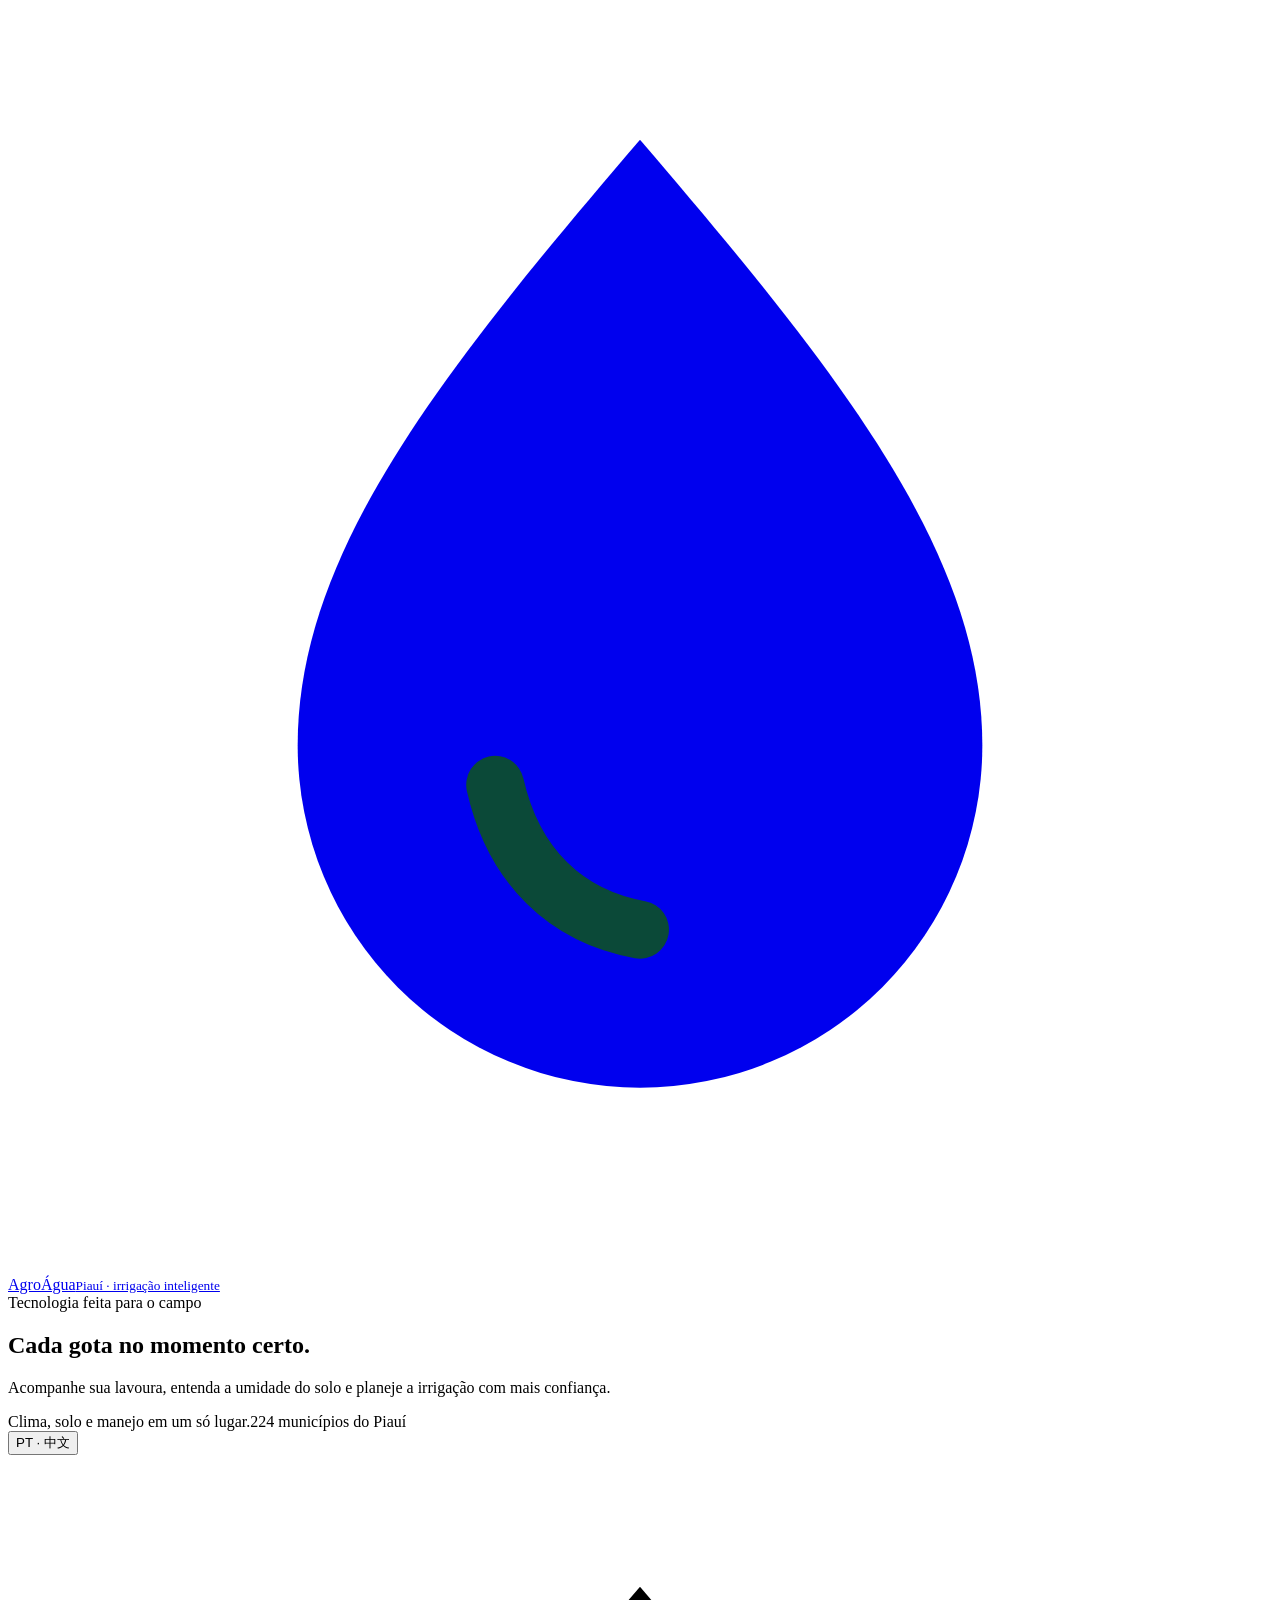
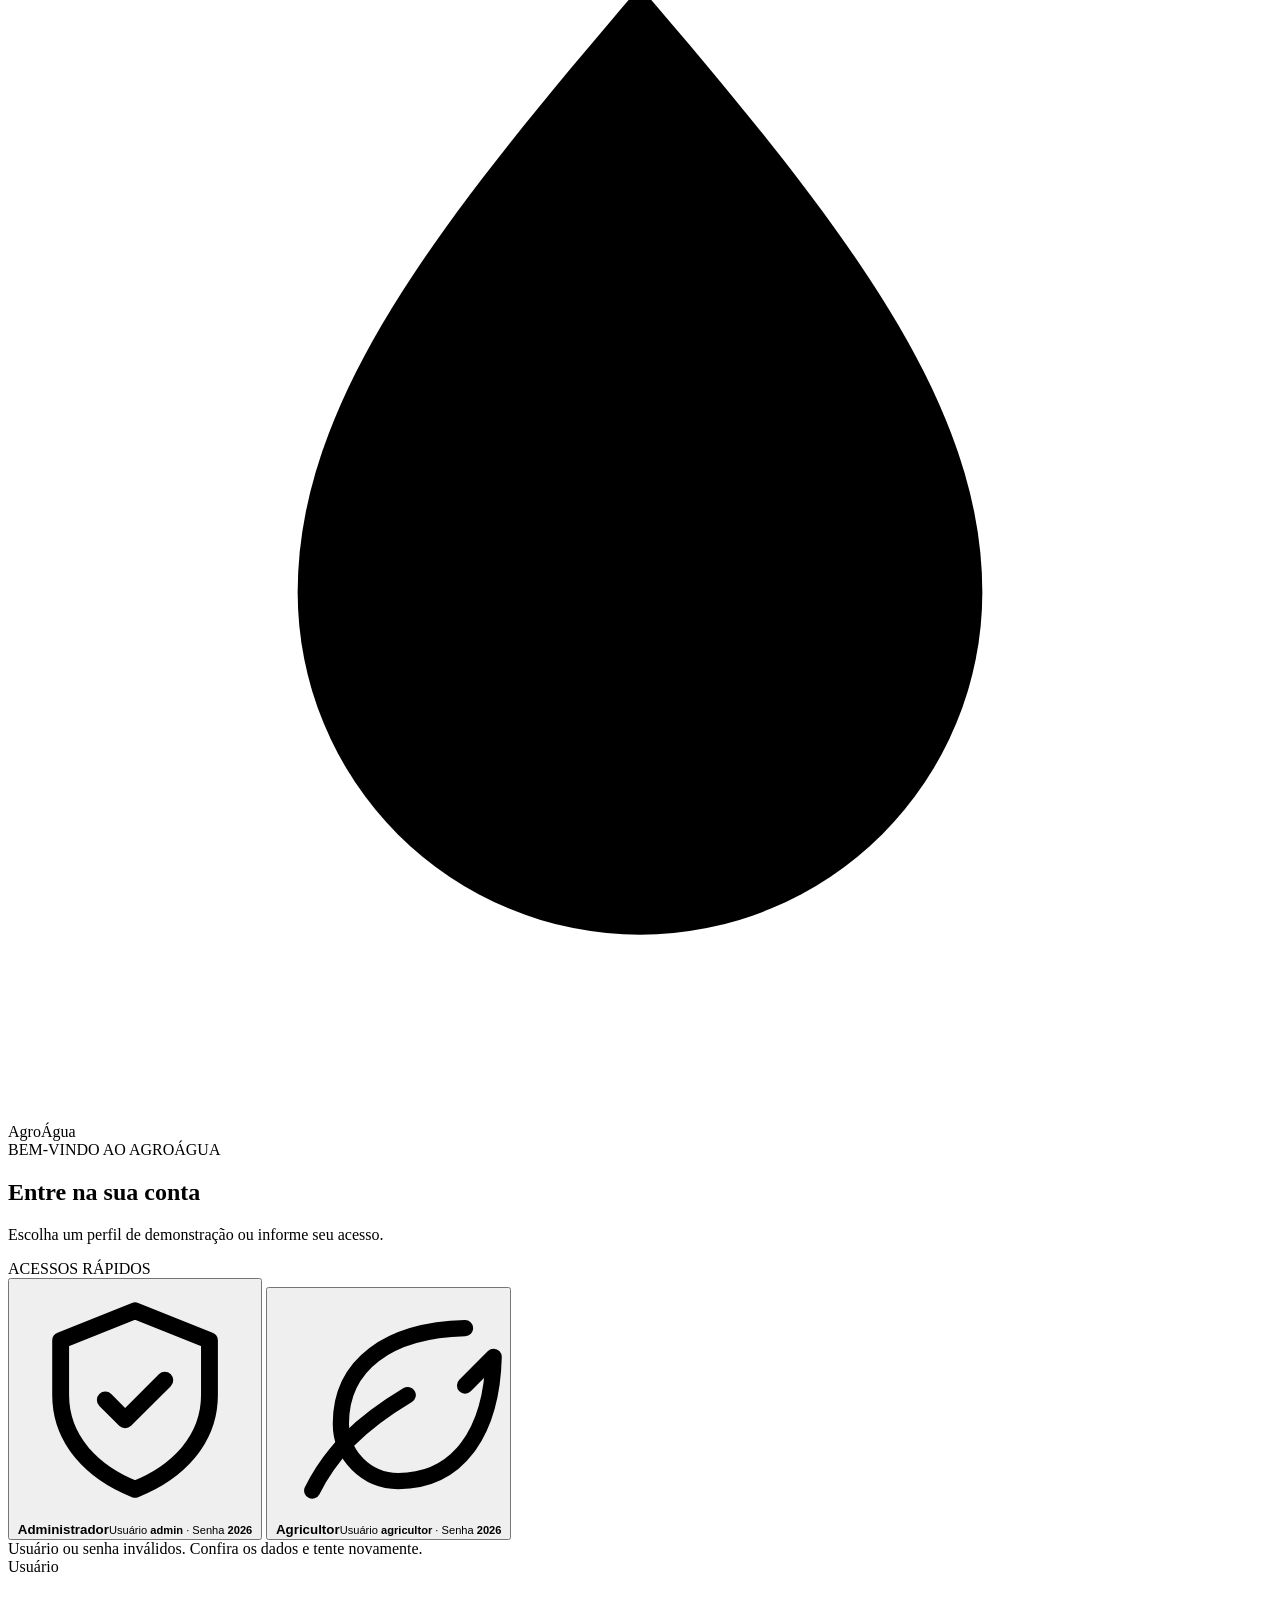
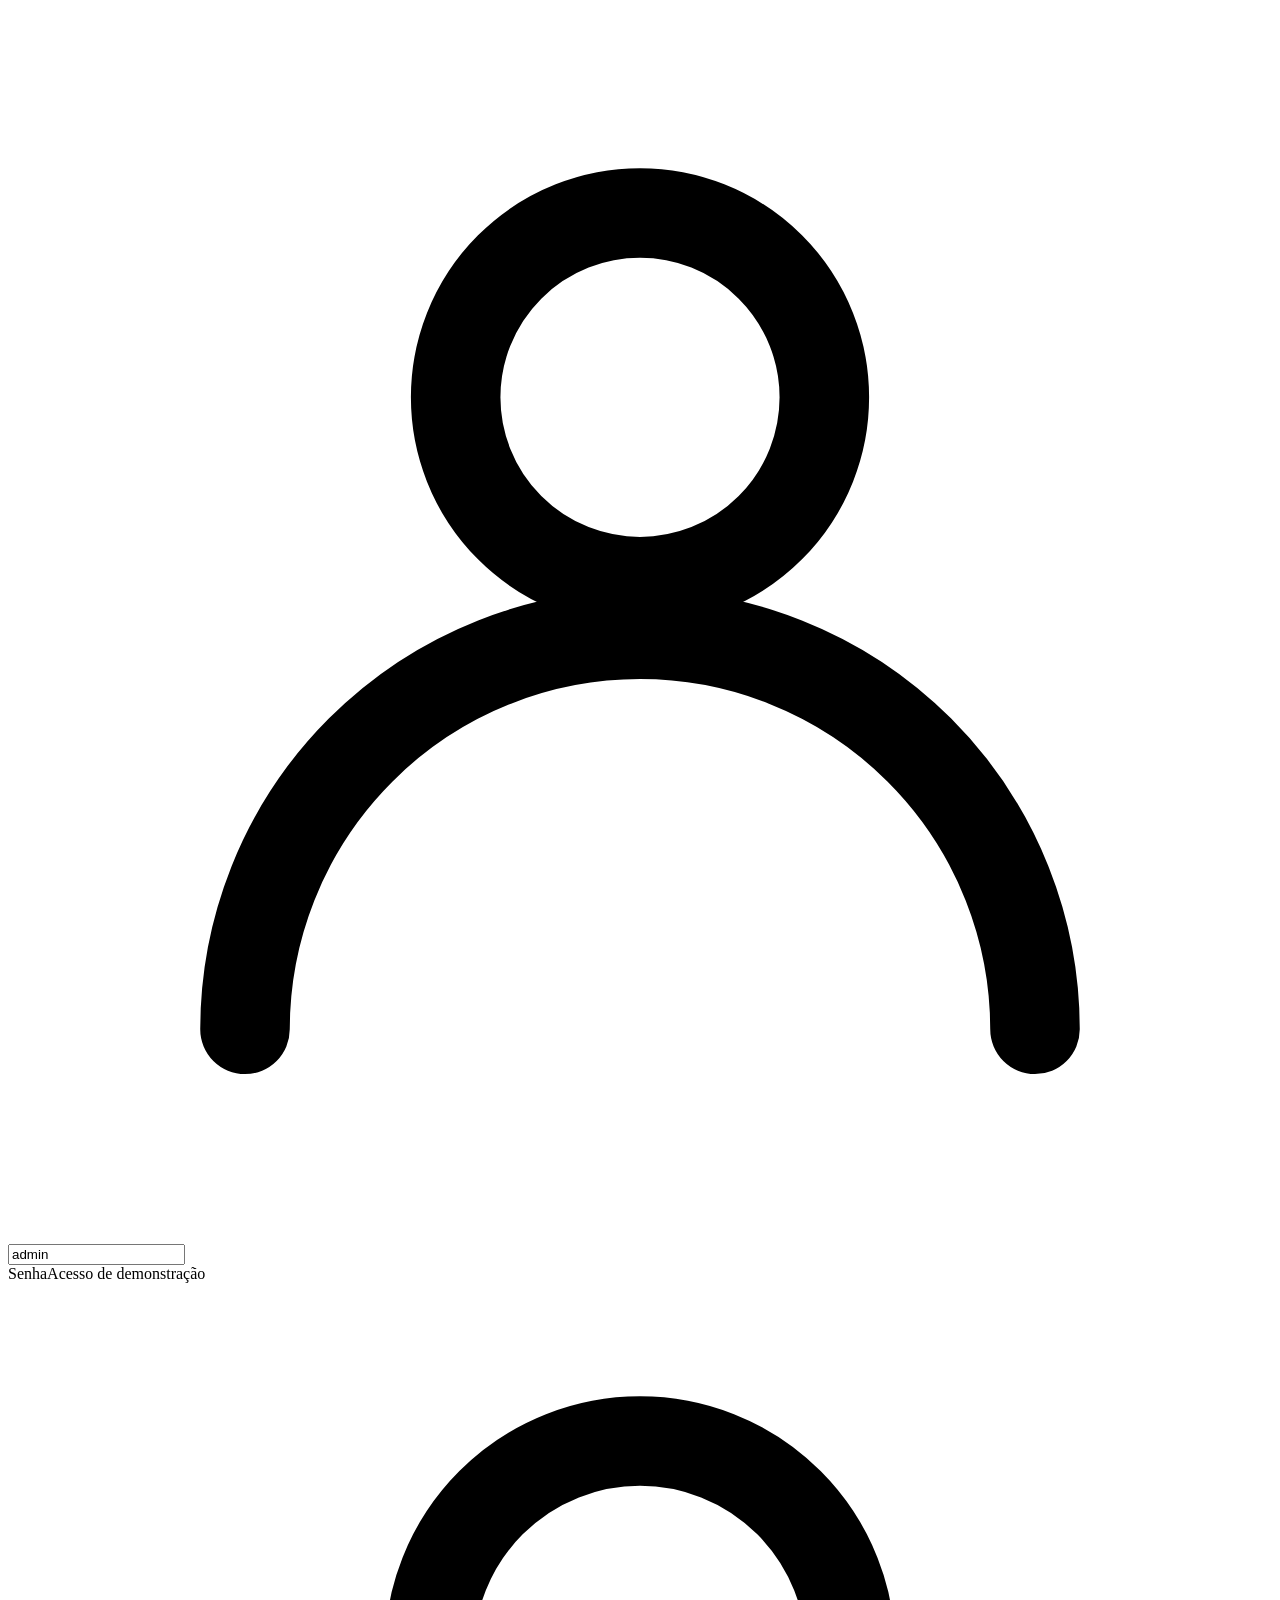
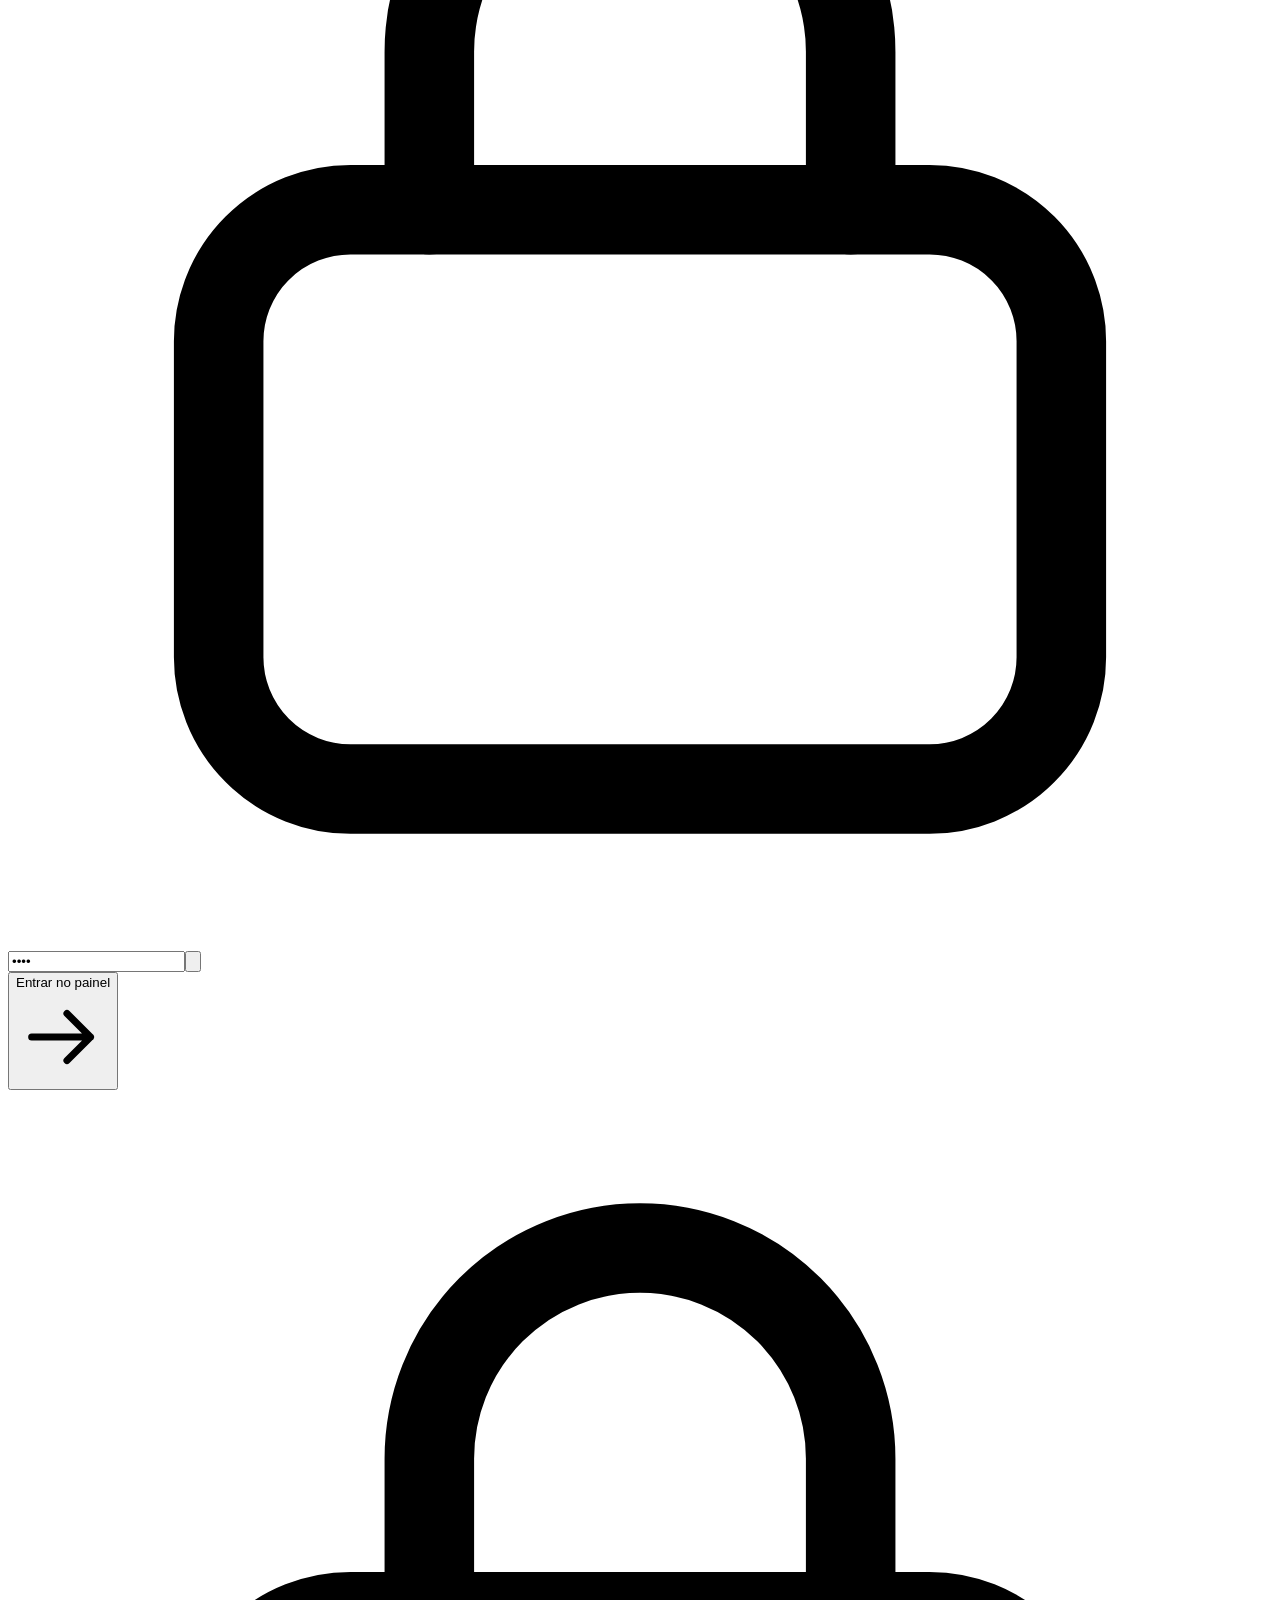
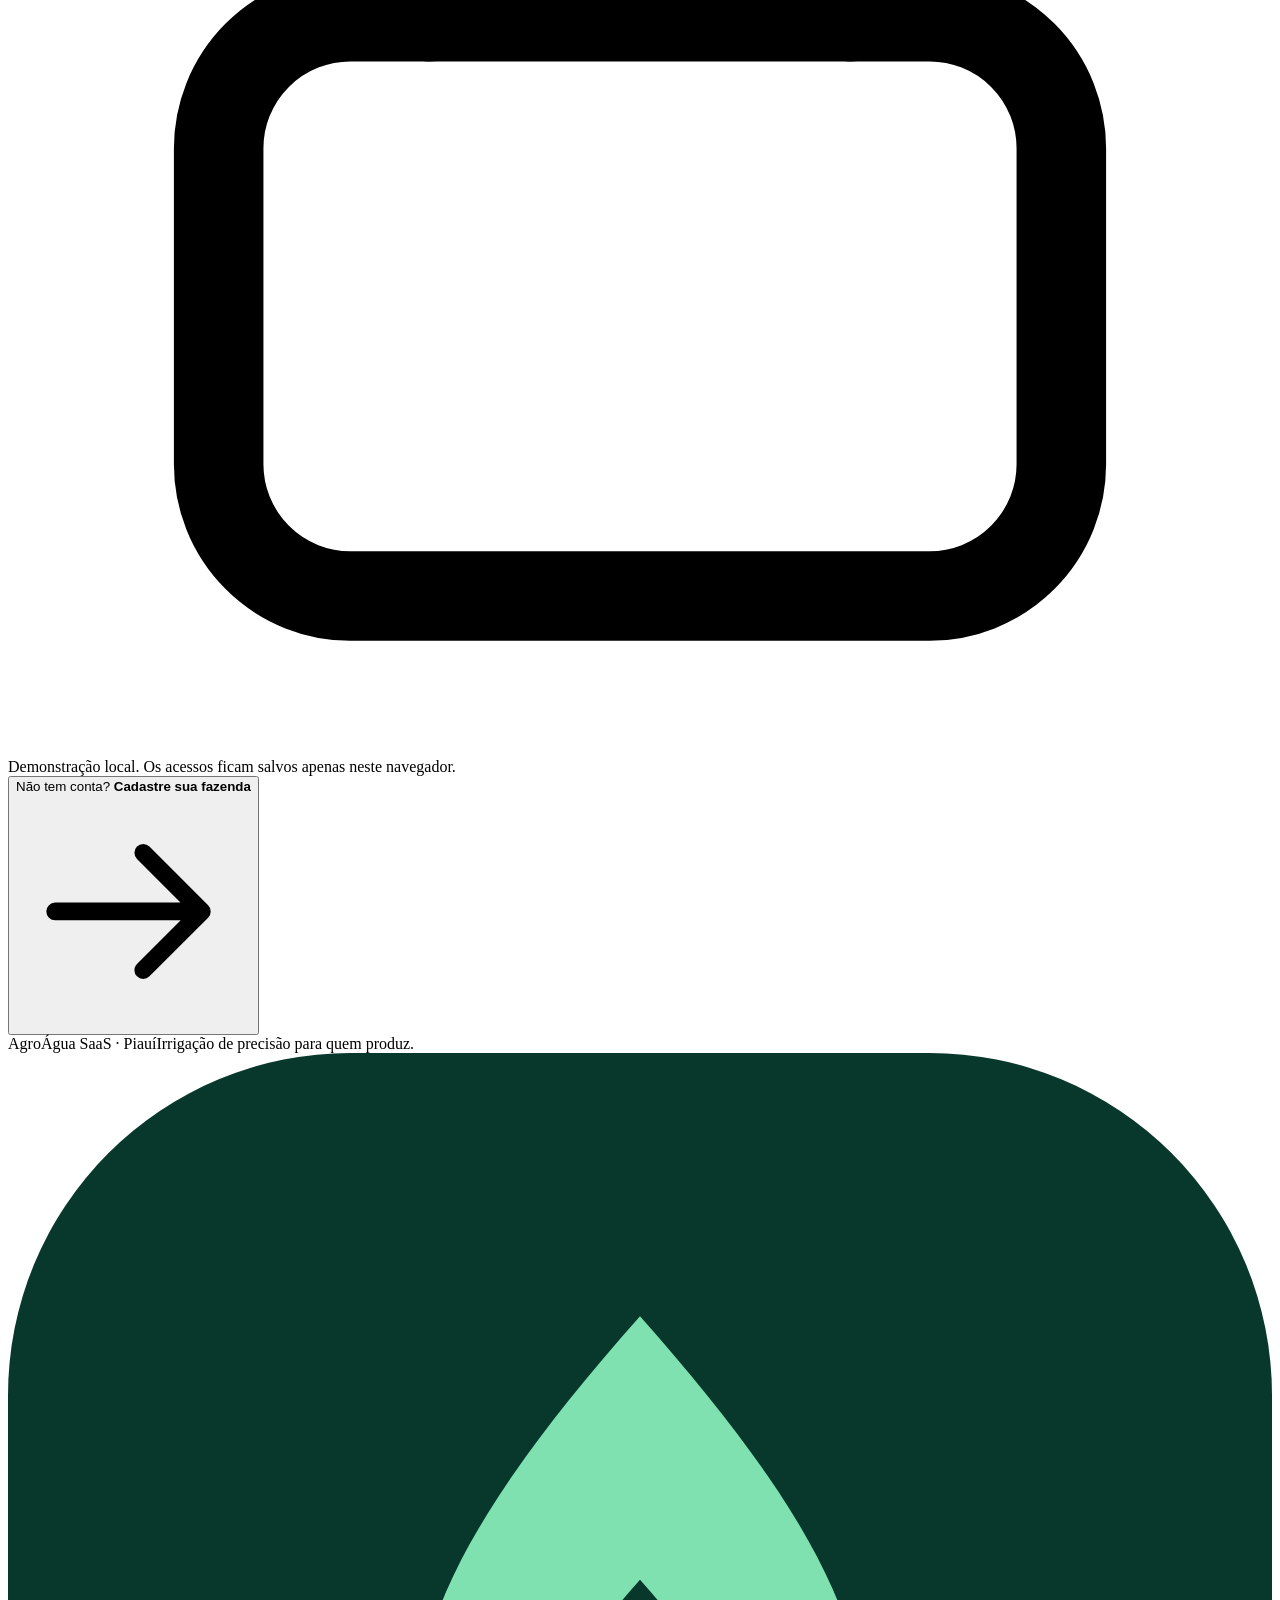
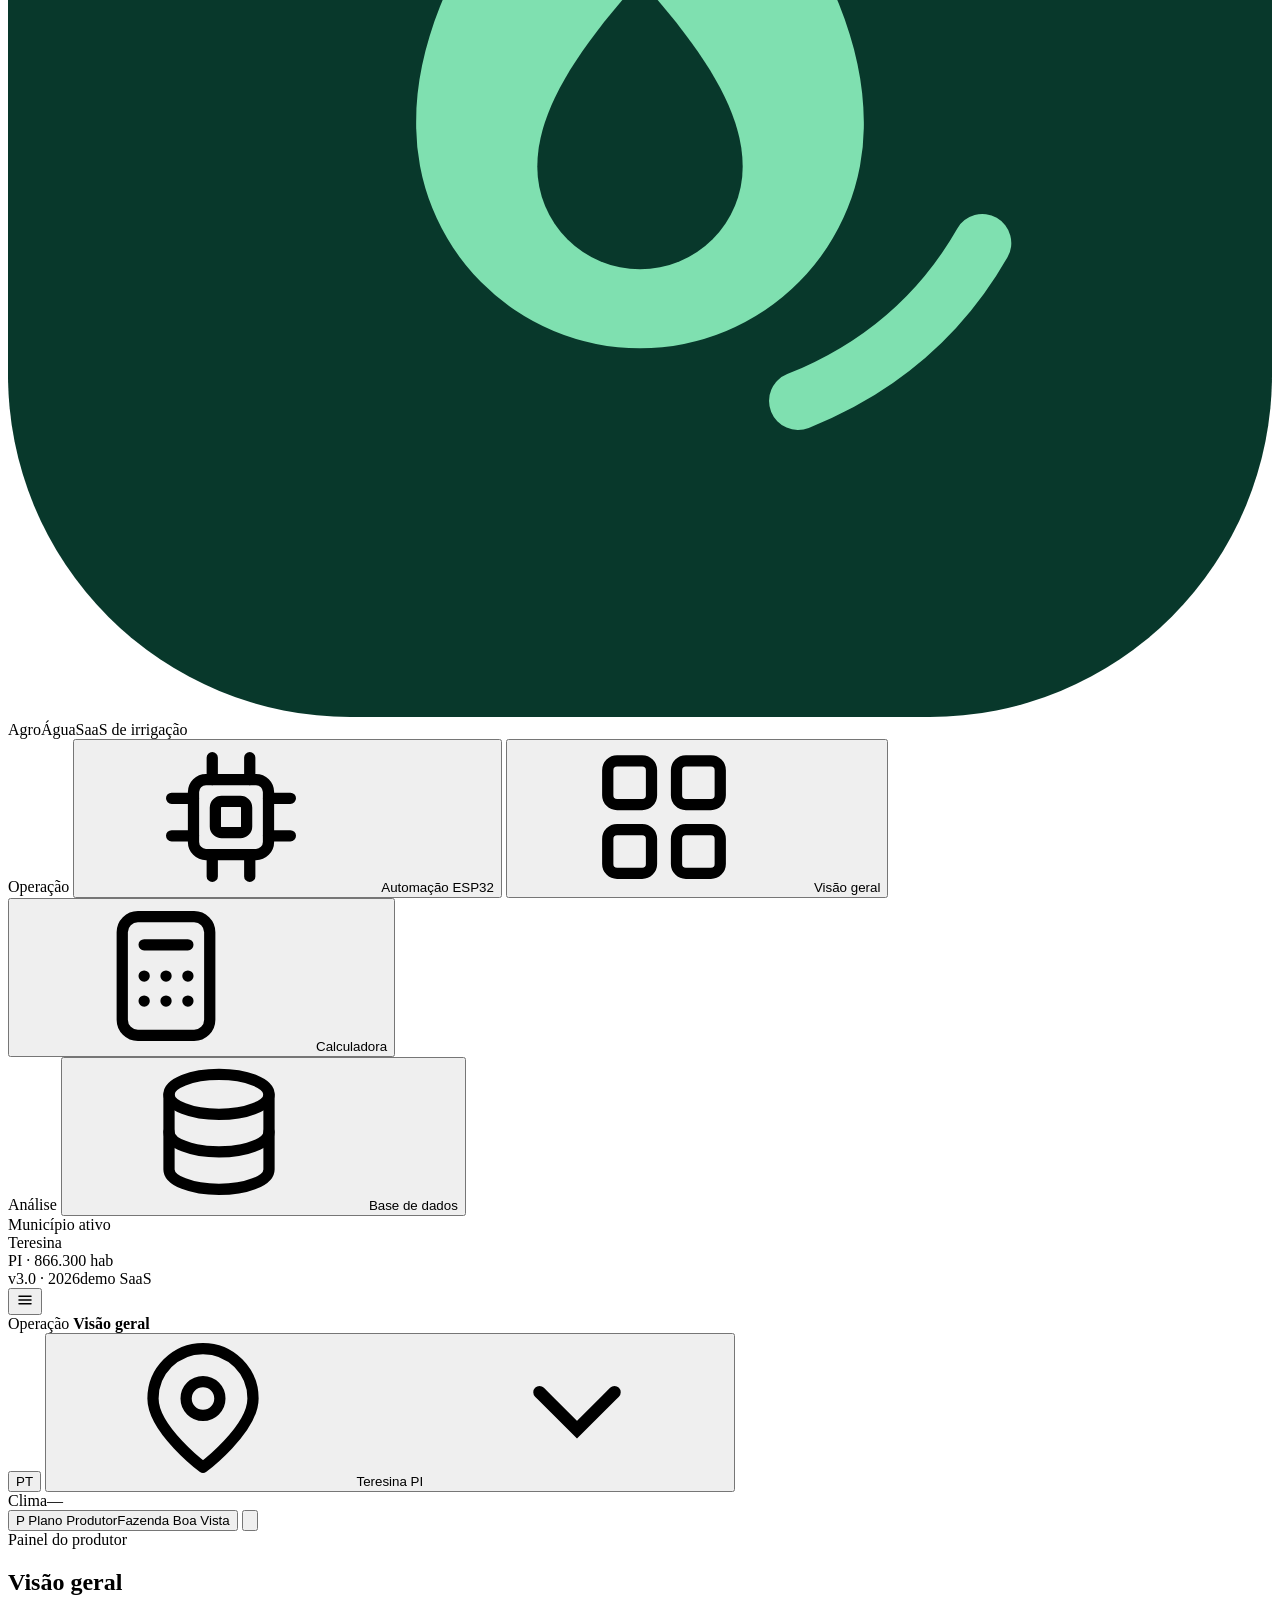
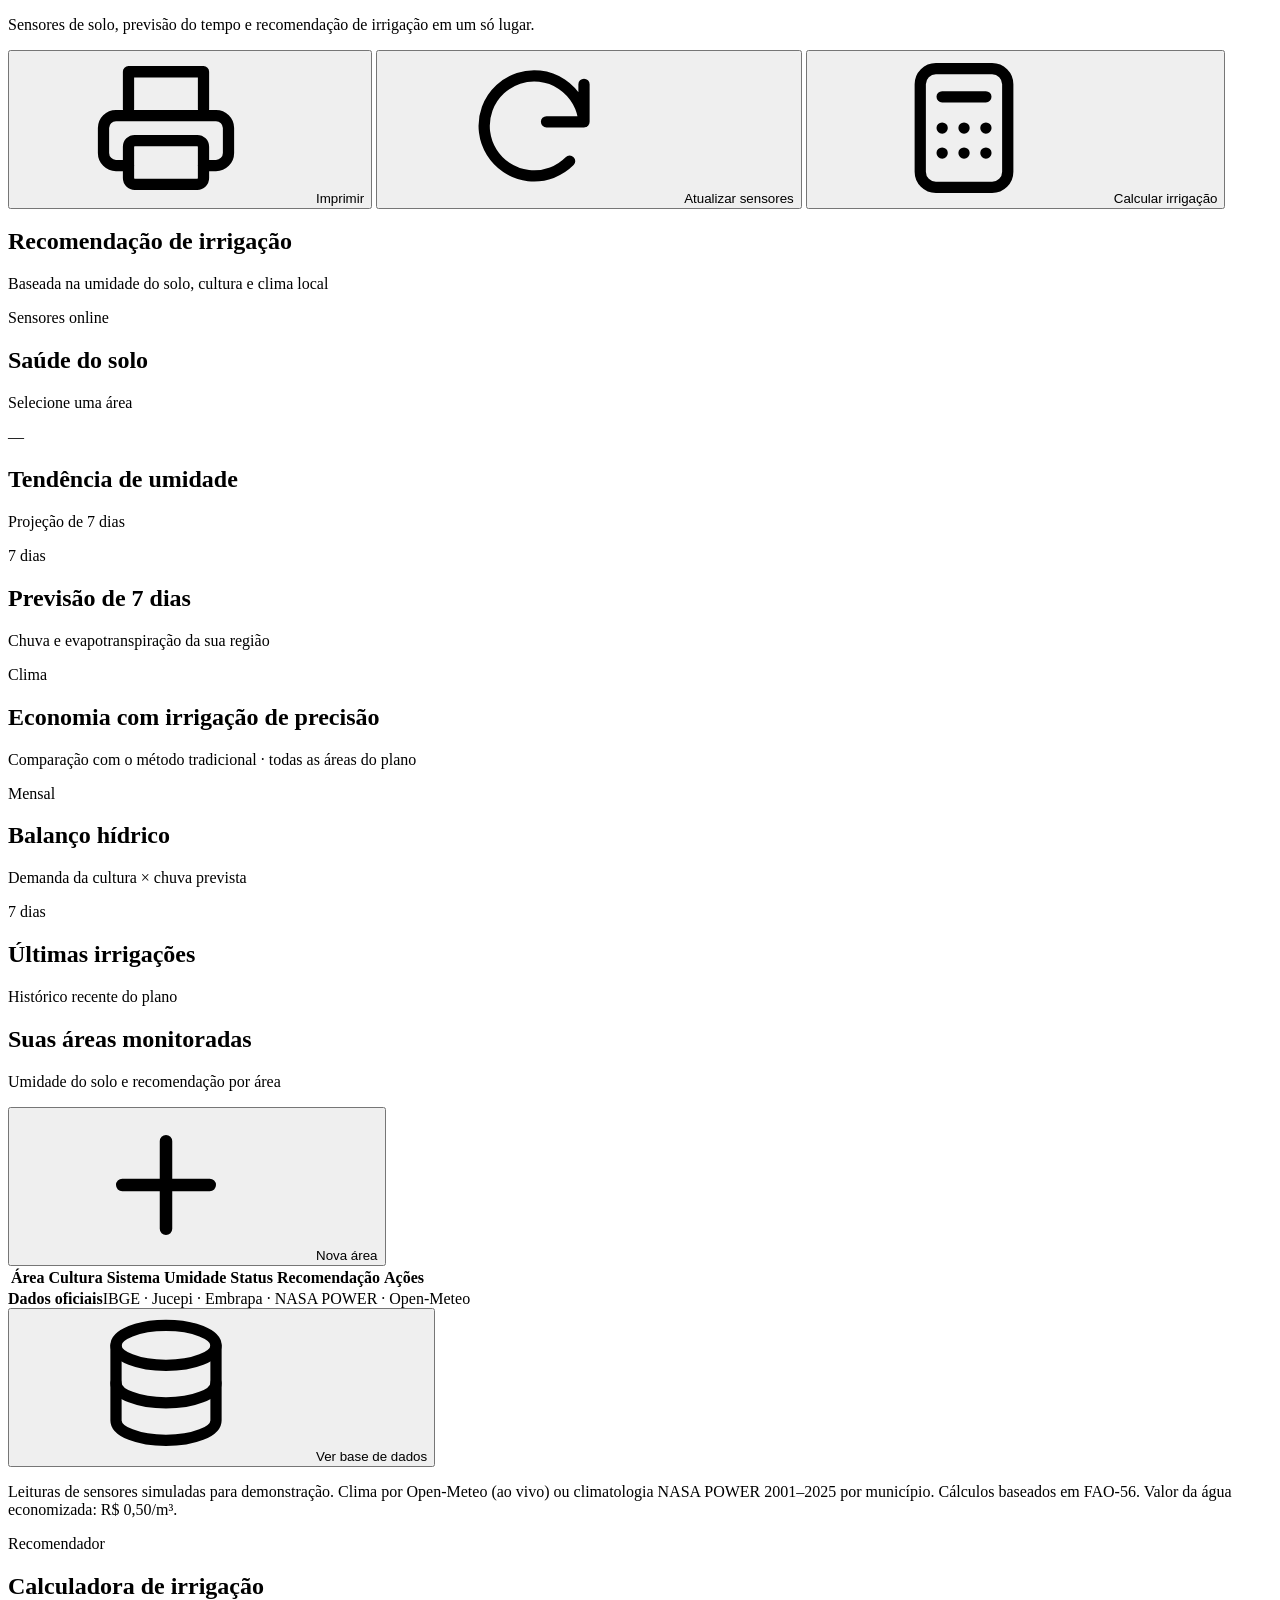
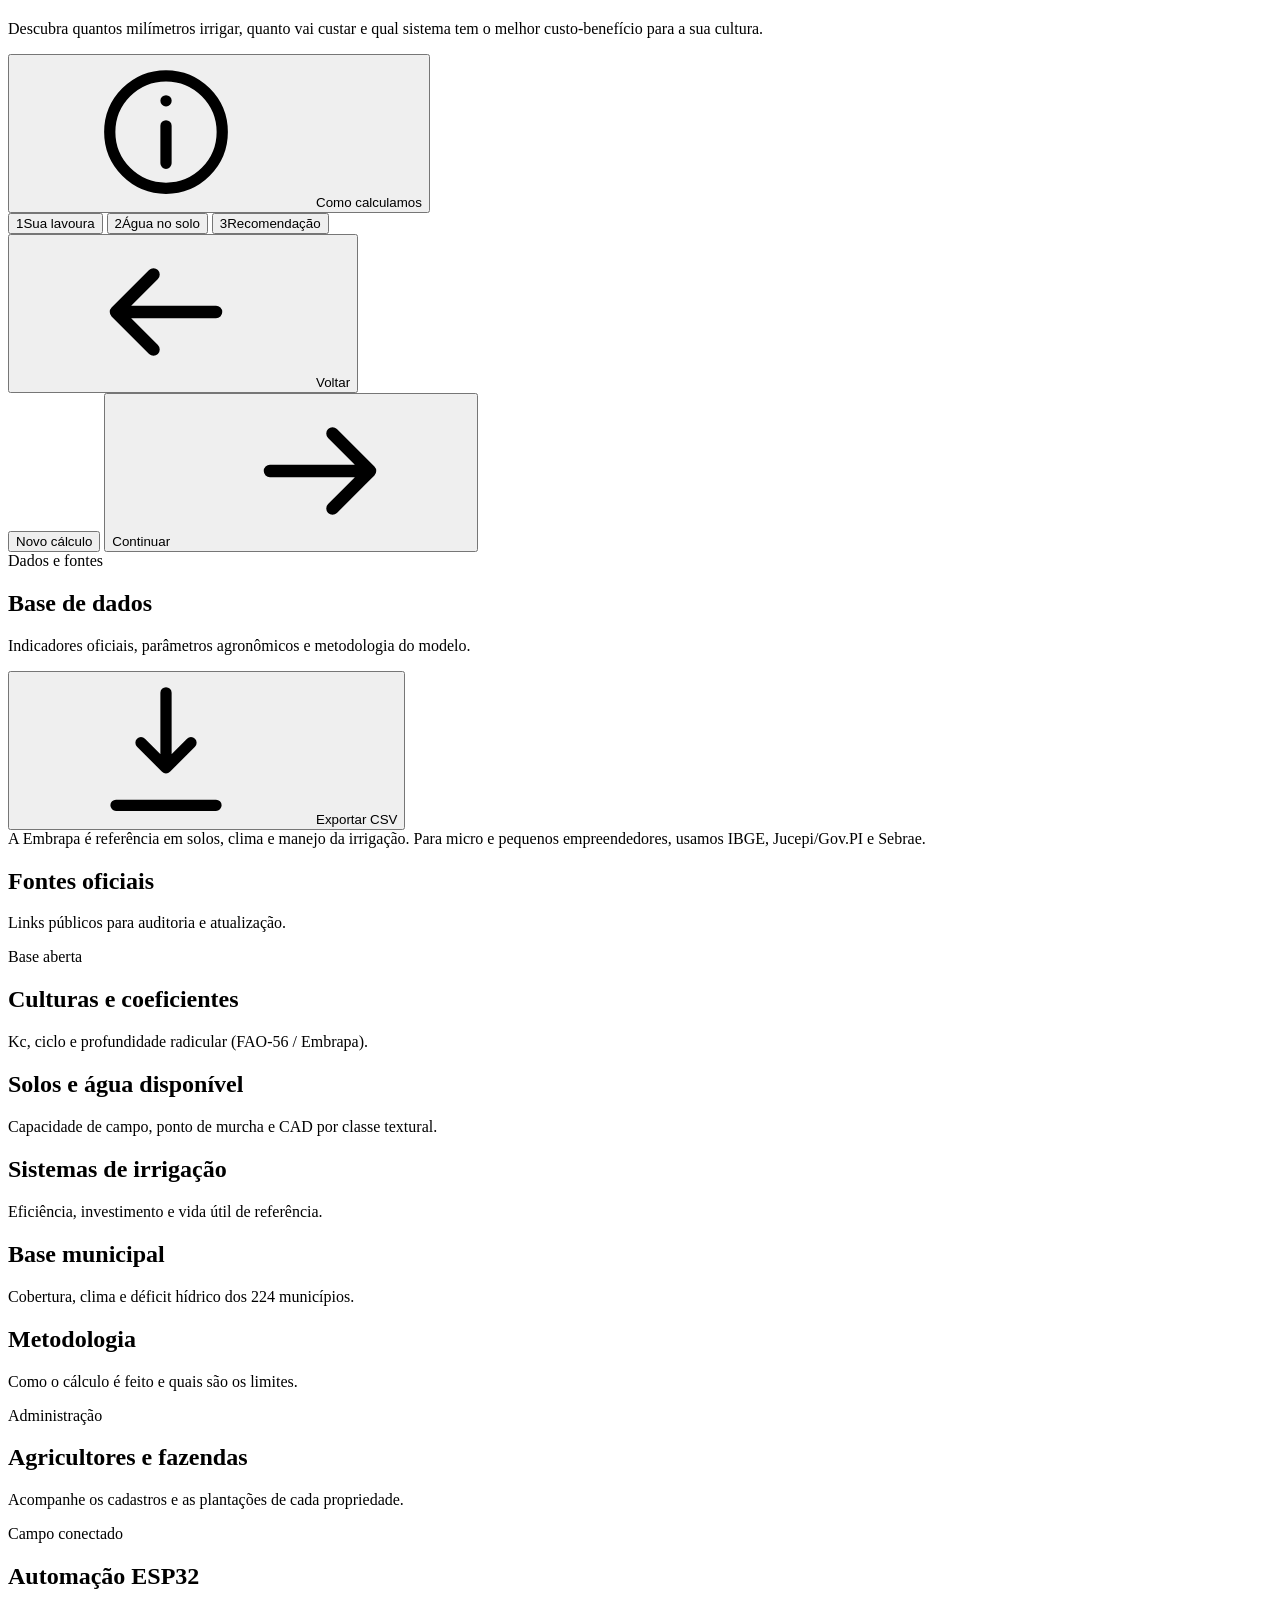
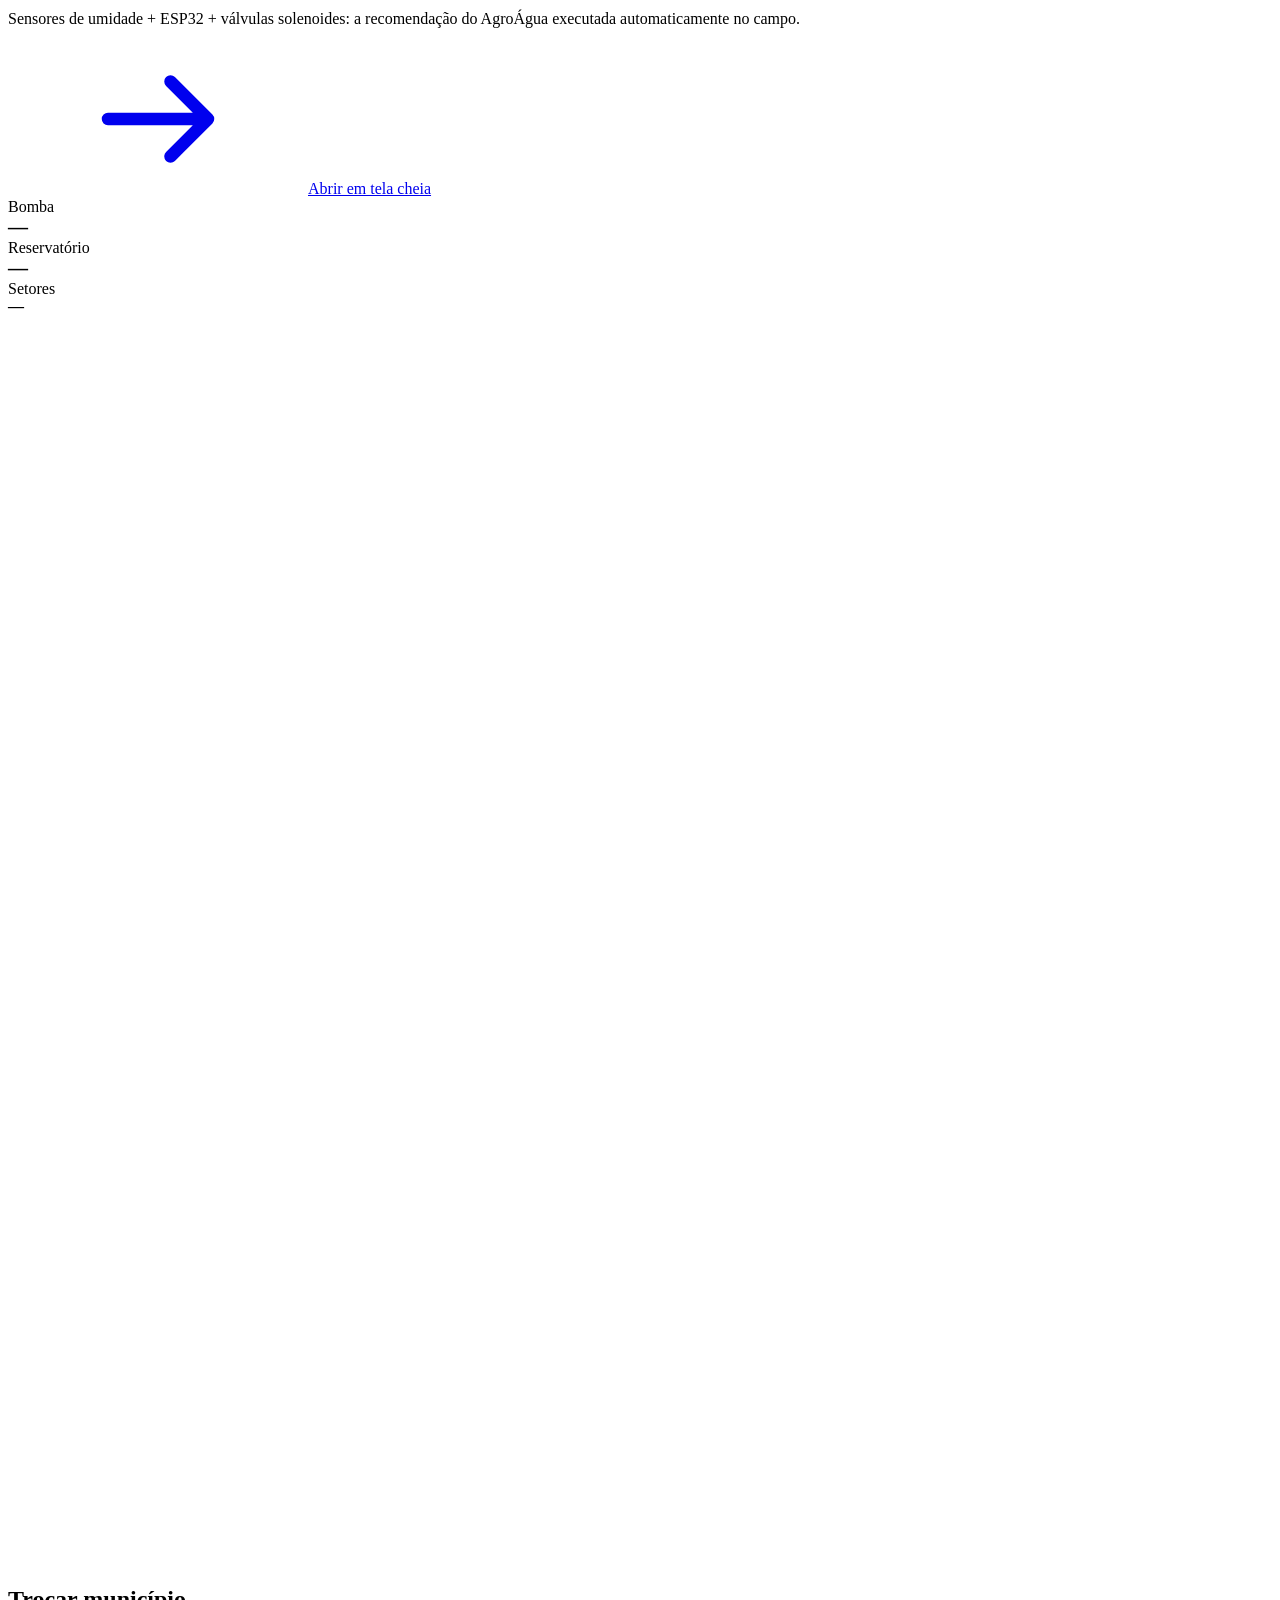
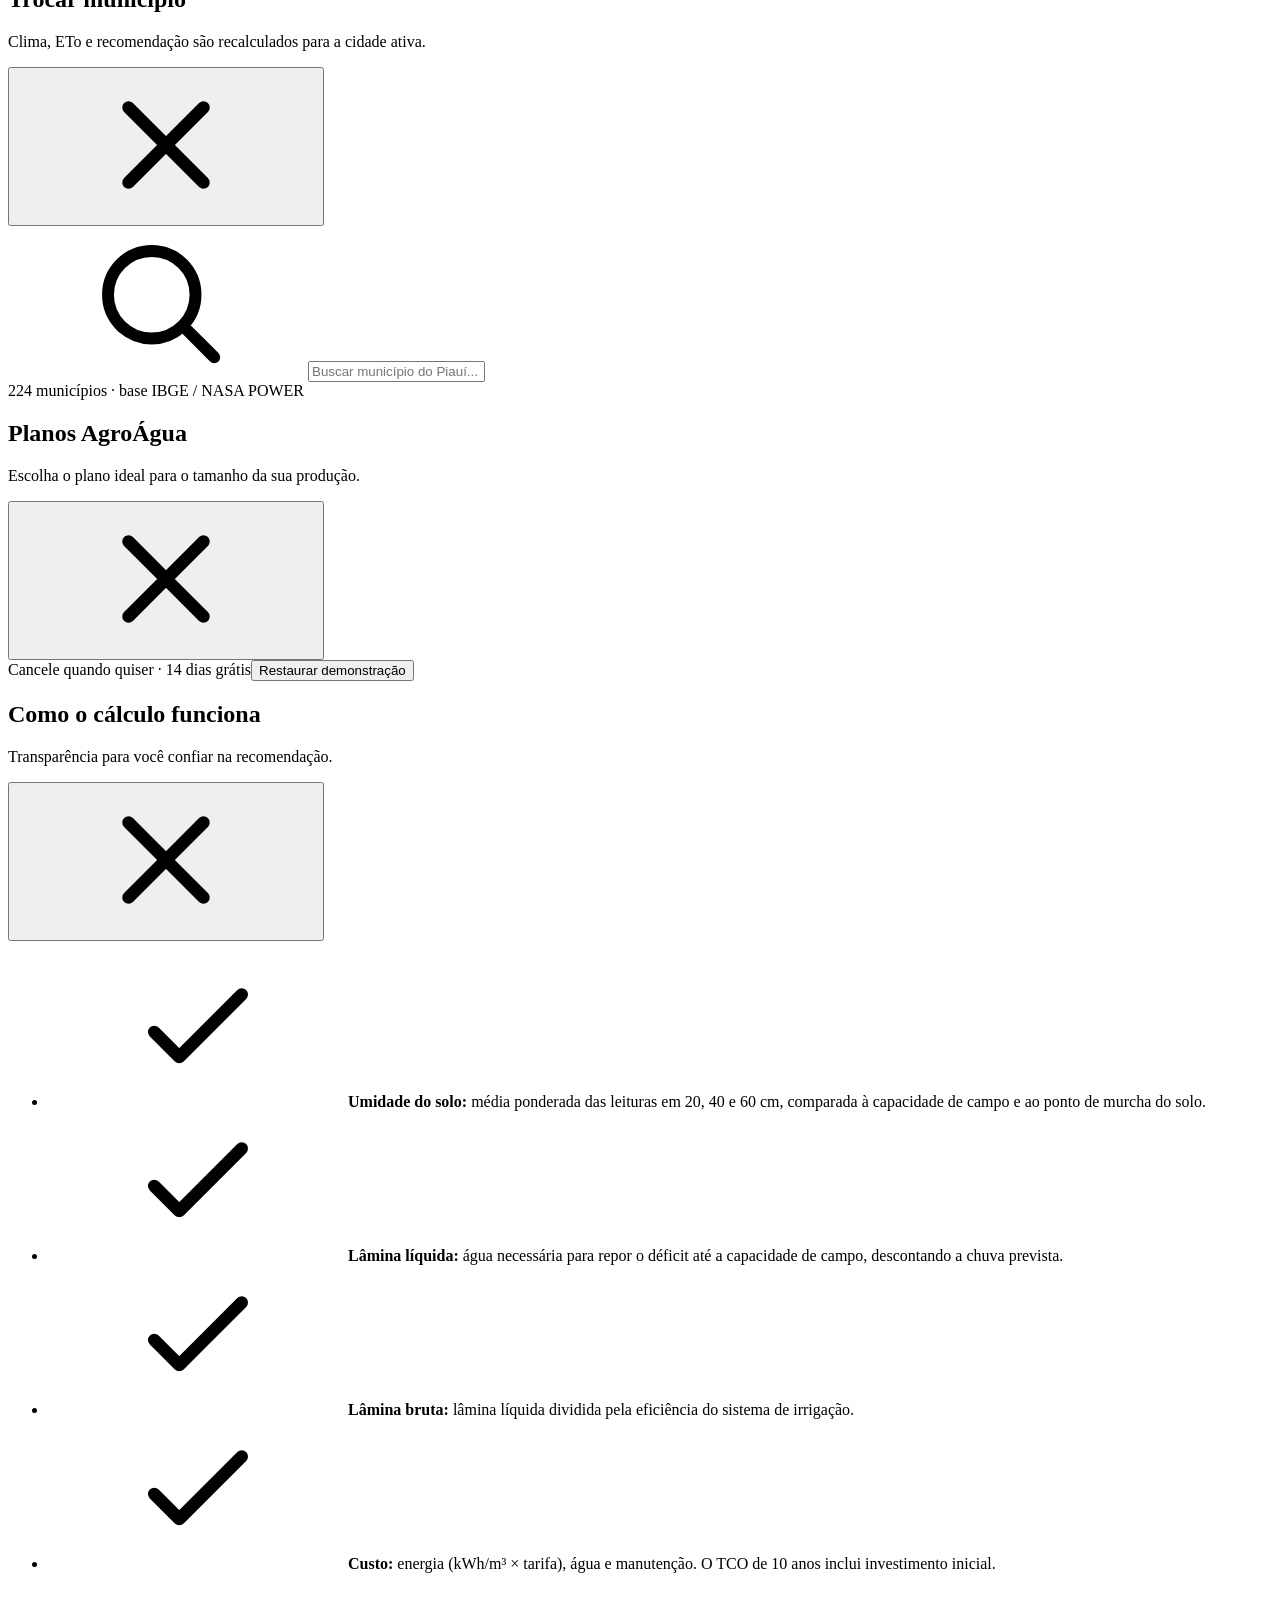
==== html/index.html @ 8e065349 "Rename index.html to html/index.html" ====
<!DOCTYPE html>
<html lang="pt-BR">
<head>
<meta charset="utf-8">
<meta name="viewport" content="width=device-width, initial-scale=1">
<title>AgroÁgua — Irrigação de precisão</title>
<meta name="description" content="SaaS de irrigação de precisão para pequenos e médios produtores: sensores de solo, recomendação de irrigação e melhor custo-benefício por cultura.">
<link rel="icon" href="data:,">
<link rel="stylesheet" href="assets/app.css">
<link rel="stylesheet" href="assets/saas.css">
<link rel="stylesheet" href="assets/agroia.css">
</head>
<body>

<section class="auth-screen" id="authScreen" aria-labelledby="authTitle">
  <div class="auth-orbit auth-orbit-one"></div>
  <div class="auth-orbit auth-orbit-two"></div>
  <div class="auth-layout">
    <aside class="auth-story">
      <a class="auth-brand" href="#" aria-label="AgroÁgua">
        <span class="auth-brand-mark"><svg viewBox="0 0 48 48" fill="none" aria-hidden="true"><path d="M24 5c7.8 9.1 13 15.8 13 23a13 13 0 1 1-26 0C11 20.8 16.2 14.1 24 5Z" fill="currentColor"/><path d="M18.5 29.5c.7 3.1 2.7 5 5.5 5.5" stroke="#0b4938" stroke-width="2.2" stroke-linecap="round"/></svg></span>
        <span>AgroÁgua<small>Piauí · irrigação inteligente</small></span>
      </a>
      <div class="auth-story-copy">
        <span class="auth-kicker"><i></i><span data-i18n="Tecnologia feita para o campo">Tecnologia feita para o campo</span></span>
        <h2 data-i18n="Cada gota no momento certo.">Cada gota no momento certo.</h2>
        <p data-i18n="Acompanhe sua lavoura, entenda a umidade do solo e planeje a irrigação com mais confiança.">Acompanhe sua lavoura, entenda a umidade do solo e planeje a irrigação com mais confiança.</p>
      </div>
      <div class="auth-field-art" aria-hidden="true">
        <div class="auth-sun"></div><div class="auth-hill auth-hill-back"></div><div class="auth-hill auth-hill-front"></div>
        <div class="auth-row auth-row-a"></div><div class="auth-row auth-row-b"></div><div class="auth-row auth-row-c"></div>
        <div class="auth-plant auth-plant-a"><i></i><b></b></div><div class="auth-plant auth-plant-b"><i></i><b></b></div><div class="auth-plant auth-plant-c"><i></i><b></b></div>
        <span class="auth-water auth-water-a"></span><span class="auth-water auth-water-b"></span><span class="auth-water auth-water-c"></span>
      </div>
      <div class="auth-story-foot"><span data-i18n="Clima, solo e manejo em um só lugar.">Clima, solo e manejo em um só lugar.</span><span>224 municípios do Piauí</span></div>
    </aside>

    <main class="auth-main">
      <button class="auth-language" id="authLangBtn" type="button" aria-label="Mudar idioma">PT <span>·</span> 中文</button>
      <div class="auth-card" id="authCard">
        <div class="auth-mobile-brand"><span class="auth-brand-mark"><svg viewBox="0 0 48 48" fill="none" aria-hidden="true"><path d="M24 5c7.8 9.1 13 15.8 13 23a13 13 0 1 1-26 0C11 20.8 16.2 14.1 24 5Z" fill="currentColor"/></svg></span><span>AgroÁgua</span></div>
        <div class="auth-heading">
          <span class="auth-eyebrow" data-i18n="BEM-VINDO AO AGROÁGUA">BEM-VINDO AO AGROÁGUA</span>
          <h1 id="authTitle" data-i18n="Entre na sua conta">Entre na sua conta</h1>
          <p data-i18n="Escolha um perfil de demonstração ou informe seu acesso.">Escolha um perfil de demonstração ou informe seu acesso.</p>
        </div>

        <div class="auth-demo-label"><span data-i18n="ACESSOS RÁPIDOS">ACESSOS RÁPIDOS</span><i></i></div>
        <div class="auth-accounts" id="authAccounts" role="group" aria-label="Perfis de acesso rápido">
          <button class="auth-account selected" type="button" data-demo-user="admin" aria-pressed="true">
            <span class="auth-account-icon admin-icon"><svg viewBox="0 0 24 24" fill="none" stroke="currentColor" stroke-width="1.7" stroke-linecap="round" stroke-linejoin="round"><path d="M12 3 4.5 6v5.5c0 4.5 3.2 7.8 7.5 9.5 4.3-1.7 7.5-5 7.5-9.5V6L12 3Z"/><path d="m9 12 2 2 4-4"/></svg></span>
            <span class="auth-account-info"><strong data-i18n="Administrador">Administrador</strong><small><span data-i18n="Usuário">Usuário</span> <b>admin</b> <span class="auth-credential-dot">·</span> <span data-i18n="Senha">Senha</span> <b>2026</b></small></span>
            <span class="auth-radio"></span>
          </button>
          <button class="auth-account" type="button" data-demo-user="agricultor" aria-pressed="false">
            <span class="auth-account-icon farmer-icon"><svg viewBox="0 0 24 24" fill="none" stroke="currentColor" stroke-width="1.7" stroke-linecap="round" stroke-linejoin="round"><path d="M20 4c-8 .2-13 3.8-13 10a6 6 0 0 0 6 6c6.2 0 9.8-5 10-13l-3 3"/><path d="M4 21c2-4 5-7 10-10"/></svg></span>
            <span class="auth-account-info"><strong data-i18n="Agricultor">Agricultor</strong><small><span data-i18n="Usuário">Usuário</span> <b>agricultor</b> <span class="auth-credential-dot">·</span> <span data-i18n="Senha">Senha</span> <b>2026</b></small></span>
            <span class="auth-radio"></span>
          </button>
        </div>

        <form id="authForm" class="auth-form" novalidate>
          <div class="auth-error" id="authError" role="alert" aria-live="polite" data-i18n="Usuário ou senha inválidos. Confira os dados e tente novamente.">Usuário ou senha inválidos. Confira os dados e tente novamente.</div>
          <label for="authUser" data-i18n="Usuário">Usuário</label>
          <div class="auth-input-wrap"><svg viewBox="0 0 24 24" fill="none" stroke="currentColor" stroke-width="1.7" stroke-linecap="round" stroke-linejoin="round" aria-hidden="true"><circle cx="12" cy="8" r="3.5"/><path d="M4.5 20a7.5 7.5 0 0 1 15 0"/></svg><input id="authUser" name="username" type="text" value="admin" autocomplete="username" spellcheck="false" required></div>
          <div class="auth-password-label"><label for="authPass" data-i18n="Senha">Senha</label><span data-i18n="Acesso de demonstração">Acesso de demonstração</span></div>
          <div class="auth-input-wrap"><svg viewBox="0 0 24 24" fill="none" stroke="currentColor" stroke-width="1.7" stroke-linecap="round" stroke-linejoin="round" aria-hidden="true"><rect x="4" y="10" width="16" height="11" rx="2.5"/><path d="M8 10V7a4 4 0 0 1 8 0v3"/></svg><input id="authPass" name="password" type="password" value="2026" autocomplete="current-password" required><button class="auth-reveal" id="authReveal" type="button" aria-label="Mostrar senha" aria-pressed="false"><svg viewBox="0 0 24 24" fill="none" stroke="currentColor" stroke-width="1.7" stroke-linecap="round" stroke-linejoin="round" aria-hidden="true"><path d="M2.5 12s3.3-6 9.5-6 9.5 6 9.5 6-3.3 6-9.5 6-9.5-6-9.5-6Z"/><circle cx="12" cy="12" r="2.5"/></svg></button></div>
          <button class="auth-submit" type="submit"><span data-i18n="Entrar no painel">Entrar no painel</span><svg viewBox="0 0 24 24" fill="none" stroke="currentColor" stroke-width="1.8" stroke-linecap="round" stroke-linejoin="round" aria-hidden="true"><path d="M4 12h15m0 0-6-6m6 6-6 6"/></svg></button>
        </form>

        <div class="auth-security"><svg viewBox="0 0 24 24" fill="none" stroke="currentColor" stroke-width="1.7" stroke-linecap="round" stroke-linejoin="round" aria-hidden="true"><rect x="4" y="10" width="16" height="11" rx="2.5"/><path d="M8 10V7a4 4 0 0 1 8 0v3"/></svg><span data-i18n="Demonstração local. Os acessos ficam salvos apenas neste navegador.">Demonstração local. Os acessos ficam salvos apenas neste navegador.</span></div>
        <button class="auth-register-link" id="showRegisterBtn" type="button"><span data-i18n="Não tem conta?">Não tem conta?</span> <strong data-i18n="Cadastre sua fazenda">Cadastre sua fazenda</strong><svg viewBox="0 0 24 24" fill="none" stroke="currentColor" stroke-width="1.8" stroke-linecap="round" stroke-linejoin="round" aria-hidden="true"><path d="M4 12h15m0 0-6-6m6 6-6 6"/></svg></button>
      </div>
      <div class="auth-registration" id="authRegistration" hidden>
        <button class="auth-back" id="backToLogin" type="button"><svg viewBox="0 0 24 24" fill="none" stroke="currentColor" stroke-width="1.8" stroke-linecap="round" stroke-linejoin="round" aria-hidden="true"><path d="M20 12H5m0 0 6 6m-6-6 6-6"/></svg><span data-i18n="Voltar ao login">Voltar ao login</span></button>
        <div class="auth-heading register-heading"><span class="auth-eyebrow" data-i18n="CADASTRO DO AGRICULTOR">CADASTRO DO AGRICULTOR</span><h1 data-i18n="Cadastre sua fazenda">Cadastre sua fazenda</h1><p data-i18n="Crie seu acesso e informe onde ficam suas plantações.">Crie seu acesso e informe onde ficam suas plantações.</p></div>
        <form id="registerForm" class="register-form" novalidate>
          <div class="auth-error" id="registerError" role="alert" aria-live="polite"></div>
          <div class="register-grid">
            <div class="register-field register-wide"><label for="registerName" data-i18n="Seu nome">Seu nome</label><input id="registerName" type="text" autocomplete="name" maxlength="80" required></div>
            <div class="register-field"><label for="registerFarm" data-i18n="Nome da fazenda">Nome da fazenda</label><input id="registerFarm" type="text" maxlength="80" placeholder="Ex.: Sítio Boa Vista" data-i18n-placeholder="Ex.: Sítio Boa Vista" required></div>
            <div class="register-field"><label for="registerCity" data-i18n="Município">Município</label><select id="registerCity" required></select></div>
            <div class="register-field register-wide"><label for="registerCommunity"><span data-i18n="Povoado ou comunidade">Povoado ou comunidade</span> <small data-i18n="opcional">opcional</small></label><input id="registerCommunity" type="text" maxlength="80" placeholder="Ex.: Povoado Lagoa Nova" data-i18n-placeholder="Ex.: Povoado Lagoa Nova"></div>
            <div class="register-field register-wide"><label for="registerTreatment" data-i18n="Forma de tratamento no painel">Forma de tratamento no painel</label><select id="registerTreatment"><option value="produtor(a)" selected data-i18n="Produtor(a)">Produtor(a)</option><option value="produtor" data-i18n="Produtor">Produtor</option><option value="produtora" data-i18n="Produtora">Produtora</option></select></div>
            <div class="register-field"><label for="registerUsername" data-i18n="Crie um usuário">Crie um usuário</label><input id="registerUsername" type="text" autocomplete="username" minlength="3" maxlength="24" spellcheck="false" placeholder="Ex.: maria.silva" data-i18n-placeholder="Ex.: maria.silva" required></div>
            <div class="register-field"><label for="registerPassword" data-i18n="Crie uma senha">Crie uma senha</label><input id="registerPassword" type="password" autocomplete="new-password" minlength="6" required></div>
          </div>

          <div class="register-plantings-head"><div><h2 data-i18n="Suas plantações">Suas plantações</h2><p data-i18n="Adicione cada cultivo que deseja acompanhar.">Adicione cada cultivo que deseja acompanhar.</p></div><button class="register-add" id="addPlanting" type="button"><svg viewBox="0 0 24 24" fill="none" stroke="currentColor" stroke-width="2" stroke-linecap="round"><path d="M12 5v14M5 12h14"/></svg><span data-i18n="Adicionar">Adicionar</span></button></div>
          <div class="register-planting-list" id="registerPlantings"></div>
          <button class="auth-submit register-submit" type="submit"><span data-i18n="Criar conta e acessar">Criar conta e acessar</span><svg viewBox="0 0 24 24" fill="none" stroke="currentColor" stroke-width="1.8" stroke-linecap="round" stroke-linejoin="round" aria-hidden="true"><path d="M4 12h15m0 0-6-6m6 6-6 6"/></svg></button>
        </form>
        <div class="auth-security"><svg viewBox="0 0 24 24" fill="none" stroke="currentColor" stroke-width="1.7" stroke-linecap="round" stroke-linejoin="round" aria-hidden="true"><rect x="4" y="10" width="16" height="11" rx="2.5"/><path d="M8 10V7a4 4 0 0 1 8 0v3"/></svg><span data-i18n="Cadastro de demonstração salvo neste navegador.">Cadastro de demonstração salvo neste navegador.</span></div>
      </div>
      <div class="auth-main-foot"><span>AgroÁgua SaaS · Piauí</span><span data-i18n="Irrigação de precisão para quem produz.">Irrigação de precisão para quem produz.</span></div>
    </main>
  </div>
</section>

<svg style="position:absolute;width:0;height:0;overflow:hidden" aria-hidden="true">
  <symbol id="i-grid" viewBox="0 0 24 24" fill="none" stroke="currentColor" stroke-width="1.8" stroke-linecap="round" stroke-linejoin="round"><rect x="3" y="3" width="7" height="7" rx="1.5"/><rect x="14" y="3" width="7" height="7" rx="1.5"/><rect x="3" y="14" width="7" height="7" rx="1.5"/><rect x="14" y="14" width="7" height="7" rx="1.5"/></symbol>
  <symbol id="i-calc" viewBox="0 0 24 24" fill="none" stroke="currentColor" stroke-width="1.8" stroke-linecap="round" stroke-linejoin="round"><rect x="5" y="2.5" width="14" height="19" rx="2.5"/><path d="M8.5 7h7M8.5 12h.01M12 12h.01M15.5 12h.01M8.5 16h.01M12 16h.01M15.5 16h.01"/></symbol>
  <symbol id="i-layers" viewBox="0 0 24 24" fill="none" stroke="currentColor" stroke-width="1.8" stroke-linecap="round" stroke-linejoin="round"><path d="m12 3 9 5-9 5-9-5 9-5Z"/><path d="m3 12 9 5 9-5"/><path d="m3 16 9 5 9-5"/></symbol>
  <symbol id="i-database" viewBox="0 0 24 24" fill="none" stroke="currentColor" stroke-width="1.8" stroke-linecap="round" stroke-linejoin="round"><ellipse cx="12" cy="5.5" rx="8" ry="3.2"/><path d="M4 5.5v6c0 1.8 3.6 3.2 8 3.2s8-1.4 8-3.2v-6"/><path d="M4 11.5v6c0 1.8 3.6 3.2 8 3.2s8-1.4 8-3.2v-6"/></symbol>
  <symbol id="i-calendar" viewBox="0 0 24 24" fill="none" stroke="currentColor" stroke-width="1.8" stroke-linecap="round" stroke-linejoin="round"><rect x="3" y="5" width="18" height="16" rx="2.5"/><path d="M8 3v4M16 3v4M3 10h18"/></symbol>
  <symbol id="i-cloud" viewBox="0 0 24 24" fill="none" stroke="currentColor" stroke-width="1.8" stroke-linecap="round" stroke-linejoin="round"><path d="M17.5 19a4.5 4.5 0 0 0 .4-9A6 6 0 0 0 6.3 9.5 4 4 0 0 0 7 17.5"/><path d="M12 12v6M9.5 15.5 12 18l2.5-2.5"/></symbol>
  <symbol id="i-chart" viewBox="0 0 24 24" fill="none" stroke="currentColor" stroke-width="1.8" stroke-linecap="round" stroke-linejoin="round"><path d="M4 20V10M10 20V4M16 20v-7M22 20H2"/></symbol>
  <symbol id="i-shield" viewBox="0 0 24 24" fill="none" stroke="currentColor" stroke-width="1.8" stroke-linecap="round" stroke-linejoin="round"><path d="M12 3 5 6v5c0 5 3 8.5 7 10 4-1.5 7-5 7-10V6l-7-3Z"/><path d="m9 12 2 2 4-4"/></symbol>
  <symbol id="i-settings" viewBox="0 0 24 24" fill="none" stroke="currentColor" stroke-width="1.8" stroke-linecap="round" stroke-linejoin="round"><circle cx="12" cy="12" r="3"/><path d="M19.4 15a1.7 1.7 0 0 0 .3 1.9l.1.1a2 2 0 1 1-2.8 2.8l-.1-.1a1.7 1.7 0 0 0-1.9-.3 1.7 1.7 0 0 0-1 1.5V21a2 2 0 1 1-4 0v-.1a1.7 1.7 0 0 0-1.1-1.5 1.7 1.7 0 0 0-1.9.3l-.1.1a2 2 0 1 1-2.8-2.8l.1-.1a1.7 1.7 0 0 0 .3-1.9 1.7 1.7 0 0 0-1.5-1H3a2 2 0 1 1 0-4h.1a1.7 1.7 0 0 0 1.5-1.1 1.7 1.7 0 0 0-.3-1.9l-.1-.1a2 2 0 1 1 2.8-2.8l.1.1a1.7 1.7 0 0 0 1.9.3H9a1.7 1.7 0 0 0 1-1.5V3a2 2 0 1 1 4 0v.1a1.7 1.7 0 0 0 1 1.5 1.7 1.7 0 0 0 1.9-.3l.1-.1a2 2 0 1 1 2.8 2.8l-.1.1a1.7 1.7 0 0 0-.3 1.9V9a1.7 1.7 0 0 0 1.5 1H21a2 2 0 1 1 0 4h-.1a1.7 1.7 0 0 0-1.5 1Z"/></symbol>
  <symbol id="i-search" viewBox="0 0 24 24" fill="none" stroke="currentColor" stroke-width="1.9" stroke-linecap="round"><circle cx="11" cy="11" r="7"/><path d="m21 21-4.3-4.3"/></symbol>
  <symbol id="i-menu" viewBox="0 0 24 24" fill="none" stroke="currentColor" stroke-width="2" stroke-linecap="round"><path d="M4 7h16M4 12h16M4 17h16"/></symbol>
  <symbol id="i-chev" viewBox="0 0 24 24" fill="none" stroke="currentColor" stroke-width="2" stroke-linecap="round"><path d="m6 9 6 6 6-6"/></symbol>
  <symbol id="i-pin" viewBox="0 0 24 24" fill="none" stroke="currentColor" stroke-width="1.8" stroke-linecap="round" stroke-linejoin="round"><path d="M20 10c0 5-8 11-8 11S4 15 4 10a8 8 0 1 1 16 0Z"/><circle cx="12" cy="10" r="2.7"/></symbol>
  <symbol id="i-user" viewBox="0 0 24 24" fill="none" stroke="currentColor" stroke-width="1.8" stroke-linecap="round" stroke-linejoin="round"><circle cx="12" cy="8" r="3.6"/><path d="M4.5 20a7.5 7.5 0 0 1 15 0"/></symbol>
  <symbol id="i-plus" viewBox="0 0 24 24" fill="none" stroke="currentColor" stroke-width="2" stroke-linecap="round"><path d="M12 5v14M5 12h14"/></symbol>
  <symbol id="i-download" viewBox="0 0 24 24" fill="none" stroke="currentColor" stroke-width="1.8" stroke-linecap="round" stroke-linejoin="round"><path d="M12 3v12m0 0 4-4m-4 4-4-4M4 21h16"/></symbol>
  <symbol id="i-trash" viewBox="0 0 24 24" fill="none" stroke="currentColor" stroke-width="1.8" stroke-linecap="round" stroke-linejoin="round"><path d="M3 6h18M8 6V4h8v2M6 6l1 15h10l1-15M10 11v6M14 11v6"/></symbol>
  <symbol id="i-check" viewBox="0 0 24 24" fill="none" stroke="currentColor" stroke-width="2" stroke-linecap="round" stroke-linejoin="round"><path d="m5 12 4 4L19 6"/></symbol>
  <symbol id="i-alert" viewBox="0 0 24 24" fill="none" stroke="currentColor" stroke-width="1.9" stroke-linecap="round" stroke-linejoin="round"><path d="M12 3 2.8 19h18.4L12 3Z"/><path d="M12 9v5M12 17.5h.01"/></symbol>
  <symbol id="i-arrow-right" viewBox="0 0 24 24" fill="none" stroke="currentColor" stroke-width="2" stroke-linecap="round" stroke-linejoin="round"><path d="M4 12h16m0 0-6-6m6 6-6 6"/></symbol>
  <symbol id="i-arrow-left" viewBox="0 0 24 24" fill="none" stroke="currentColor" stroke-width="2" stroke-linecap="round" stroke-linejoin="round"><path d="M20 12H4m0 0 6-6m-6 6 6 6"/></symbol>
  <symbol id="i-x" viewBox="0 0 24 24" fill="none" stroke="currentColor" stroke-width="2" stroke-linecap="round"><path d="m6 6 12 12M18 6 6 18"/></symbol>
  <symbol id="i-refresh" viewBox="0 0 24 24" fill="none" stroke="currentColor" stroke-width="1.8" stroke-linecap="round" stroke-linejoin="round"><path d="M20 11a8 8 0 1 0-2.3 6.3M20 5v6h-6"/></symbol>
  <symbol id="i-drop" viewBox="0 0 24 24" fill="none" stroke="currentColor" stroke-width="1.8" stroke-linecap="round" stroke-linejoin="round"><path d="M12 3c4 4.6 6 8 6 10.8A6 6 0 0 1 6 13.8C6 11 8 7.6 12 3Z"/></symbol>
  <symbol id="i-leaf" viewBox="0 0 24 24" fill="none" stroke="currentColor" stroke-width="1.8" stroke-linecap="round" stroke-linejoin="round"><path d="M4 20c0-8 5-14 16-16 0 10-5 15-12 15-2 0-4-1-4-1Z"/><path d="M4 20c2-5 6-8 11-10"/></symbol>
  <symbol id="i-sun" viewBox="0 0 24 24" fill="none" stroke="currentColor" stroke-width="1.8" stroke-linecap="round"><circle cx="12" cy="12" r="4"/><path d="M12 2v2M12 20v2M2 12h2M20 12h2M4.9 4.9l1.4 1.4M17.7 17.7l1.4 1.4M19.1 4.9l-1.4 1.4M6.3 17.7l-1.4 1.4"/></symbol>
  <symbol id="i-map" viewBox="0 0 24 24" fill="none" stroke="currentColor" stroke-width="1.8" stroke-linecap="round" stroke-linejoin="round"><path d="m9 4-6 2v14l6-2 6 2 6-2V4l-6 2-6-2Z"/><path d="M9 4v14M15 6v14"/></symbol>
  <symbol id="i-history" viewBox="0 0 24 24" fill="none" stroke="currentColor" stroke-width="1.8" stroke-linecap="round" stroke-linejoin="round"><path d="M3 12a9 9 0 1 0 3-6.7M3 4v5h5"/><path d="M12 7v5l3 2"/></symbol>
  <symbol id="i-sliders" viewBox="0 0 24 24" fill="none" stroke="currentColor" stroke-width="1.8" stroke-linecap="round"><path d="M4 6h10M18 6h2M4 12h4M12 12h8M4 18h10M18 18h2"/><circle cx="16" cy="6" r="2"/><circle cx="10" cy="12" r="2"/><circle cx="16" cy="18" r="2"/></symbol>
  <symbol id="i-info" viewBox="0 0 24 24" fill="none" stroke="currentColor" stroke-width="1.8" stroke-linecap="round"><circle cx="12" cy="12" r="9"/><path d="M12 11v6M12 7h.01"/></symbol>
  <symbol id="i-lock" viewBox="0 0 24 24" fill="none" stroke="currentColor" stroke-width="1.9" stroke-linecap="round" stroke-linejoin="round"><rect x="4" y="10" width="16" height="11" rx="2.5"/><path d="M8 10V7a4 4 0 0 1 8 0v3"/></symbol>
  <symbol id="i-print" viewBox="0 0 24 24" fill="none" stroke="currentColor" stroke-width="1.8" stroke-linecap="round" stroke-linejoin="round"><path d="M6 9V3h12v6M6 18H4a2 2 0 0 1-2-2v-4a2 2 0 0 1 2-2h16a2 2 0 0 1 2 2v4a2 2 0 0 1-2 2h-2"/><rect x="6" y="14" width="12" height="7" rx="1"/></symbol>
  <symbol id="i-wifi" viewBox="0 0 24 24" fill="none" stroke="currentColor" stroke-width="1.8" stroke-linecap="round" stroke-linejoin="round"><path d="M2.5 8.5a15 15 0 0 1 19 0M5.5 12a10.5 10.5 0 0 1 13 0M8.5 15.5a6 6 0 0 1 7 0"/><circle cx="12" cy="19" r="1" fill="currentColor"/></symbol>
  <symbol id="i-battery" viewBox="0 0 24 24" fill="none" stroke="currentColor" stroke-width="1.8" stroke-linecap="round" stroke-linejoin="round"><rect x="2" y="7" width="17" height="10" rx="2"/><path d="M22 10v4"/><path d="M5 10h8v4H5z" fill="currentColor" stroke="none"/></symbol>
  <symbol id="i-money" viewBox="0 0 24 24" fill="none" stroke="currentColor" stroke-width="1.8" stroke-linecap="round" stroke-linejoin="round"><rect x="2.5" y="6" width="19" height="12" rx="2.5"/><circle cx="12" cy="12" r="2.6"/><path d="M6 9v6M18 9v6"/></symbol>
  <symbol id="i-chip" viewBox="0 0 24 24" fill="none" stroke="currentColor" stroke-width="1.8" stroke-linecap="round" stroke-linejoin="round"><rect x="6" y="6" width="12" height="12" rx="2"/><rect x="9.5" y="9.5" width="5" height="5" rx="1"/><path d="M9 2.5V6M15 2.5V6M9 18v3.5M15 18v3.5M2.5 9H6M2.5 15H6M18 9h3.5M18 15h3.5"/></symbol>
</svg>

<div class="app auth-locked" id="app" aria-hidden="true">

  <!-- ================= SIDEBAR ================= -->
  <aside class="sidebar" id="sidebar" aria-label="Navegação principal">
    <div class="brand">
      <svg viewBox="0 0 48 48" fill="none" aria-hidden="true">
        <rect width="48" height="48" rx="13" fill="#08382b"/>
        <path d="M24 10c5.5 6.2 8.5 11 8.5 15.4A8.5 8.5 0 0 1 24 34a8.5 8.5 0 0 1-8.5-8.6C15.5 21 18.5 16.2 24 10Z" fill="#7fe0b0"/>
        <path d="M24 20c2.6 2.9 3.9 5.1 3.9 7.1a3.9 3.9 0 0 1-7.8 0c0-2 1.3-4.2 3.9-7.1Z" fill="#08382b"/>
        <path d="M30 36c3-1.2 5.4-3.2 7-6" stroke="#7fe0b0" stroke-width="2.2" stroke-linecap="round"/>
      </svg>
      <div class="brand-name">AgroÁgua<span data-i18n="SaaS de irrigação">SaaS de irrigação</span></div>
    </div>

    <nav class="nav">
      <div class="nav-group">
        <span class="nav-label" data-i18n="Operação">Operação</span>
        <button class="nav-btn active" data-route="automation"><svg><use href="#i-chip"/></svg><span data-i18n="Automação ESP32">Automação ESP32</span></button>
        <button class="nav-btn" data-route="overview"><svg><use href="#i-grid"/></svg><span data-i18n="Visão geral">Visão geral</span></button>
        <button class="nav-btn" data-route="calculator"><svg><use href="#i-calc"/></svg><span data-i18n="Calculadora">Calculadora</span></button>
      </div>
      <div class="nav-group">
        <span class="nav-label" data-i18n="Análise">Análise</span>
        <button class="nav-btn" data-route="data"><svg><use href="#i-database"/></svg><span data-i18n="Base de dados">Base de dados</span></button>
      </div>
      <div class="nav-group" id="adminNavGroup" hidden>
        <span class="nav-label" data-i18n="Gestão">Gestão</span>
        <button class="nav-btn" data-route="admin"><svg><use href="#i-shield"/></svg><span data-i18n="Agricultores e fazendas">Agricultores e fazendas</span></button>
      </div>
    </nav>

    <div class="sidebar-foot">
      <div class="side-city">
        <div class="k" data-i18n="Município ativo">Município ativo</div>
        <div class="v" id="sideCityName">Teresina</div>
        <div class="m" id="sideCityMeta">PI · 866.300 hab</div>
      </div>
      <div class="plan-card" id="planCard"></div>
      <div class="side-version"><span>v3.0 · 2026</span><span data-i18n="demo SaaS">demo SaaS</span></div>
    </div>
  </aside>
  <div class="sidebar-backdrop" id="sidebarBackdrop"></div>

  <div class="main">
    <!-- ================= TOPBAR ================= -->
    <header class="topbar">
      <button class="menu-btn" id="menuBtn" aria-label="Abrir menu"><svg width="18" height="18"><use href="#i-menu"/></svg></button>
      <div class="crumb">
        <span class="eyebrow" id="pageEyebrow">Operação</span>
        <strong id="pageTitle">Visão geral</strong>
      </div>
      <div class="top-actions">
        <button class="lang-btn" id="langBtn" title="Idioma / 语言">PT</button>
        <button class="city-btn" id="cityBtn" title="Trocar município">
          <svg><use href="#i-pin"/></svg>
          <span class="name" id="cityBtnName">Teresina</span>
          <span class="uf">PI</span>
          <svg class="chev"><use href="#i-chev"/></svg>
        </button>
        <div class="weather-pill" id="weatherPill"><span class="dot"></span><span class="label" id="weatherLabel">Clima</span><span class="temp" id="weatherTemp">—</span></div>
        <button class="user-btn" id="userBtn" title="Planos e conta">
          <span class="user-avatar">P</span>
          <span class="meta"><span class="role" id="userRole">Plano Produtor</span><span class="nm" id="userName">Fazenda Boa Vista</span></span>
        </button>
        <button class="auth-logout" id="logoutBtn" type="button" title="Sair da conta" aria-label="Sair da conta"><svg viewBox="0 0 24 24" fill="none" stroke="currentColor" stroke-width="1.8" stroke-linecap="round" stroke-linejoin="round" aria-hidden="true"><path d="M10 17l5-5-5-5M15 12H3"/><path d="M12 3h5a2 2 0 0 1 2 2v14a2 2 0 0 1-2 2h-5"/></svg></button>
      </div>
    </header>

    <main class="content" id="content">

      <!-- ============================================================
           VISÃO GERAL
           ============================================================ -->
      <section class="view" id="view-overview">
        <div class="page-head">
          <div>
            <div class="eyebrow" data-i18n="Painel do produtor">Painel do produtor</div>
            <h1 id="ovTitle">Visão geral</h1>
            <p class="sub" id="ovSub">Sensores de solo, previsão do tempo e recomendação de irrigação em um só lugar.</p>
          </div>
          <div class="page-actions">
            <span class="data-version" id="ovDate"></span>
            <button class="btn btn-ghost" id="printDashboard"><svg><use href="#i-print"/></svg><span data-i18n="Imprimir">Imprimir</span></button>
            <button class="btn btn-secondary" id="refreshSensors"><svg><use href="#i-refresh"/></svg><span data-i18n="Atualizar sensores">Atualizar sensores</span></button>
            <button class="btn btn-primary" data-route="calculator"><svg><use href="#i-calc"/></svg><span data-i18n="Calcular irrigação">Calcular irrigação</span></button>
          </div>
        </div>

        <div id="ovAlert"></div>
        <div id="planUpsell"></div>

        <div class="grid g5" id="ovKpis"></div>

        <div class="grid overview-main mt14">
          <div class="card">
            <div class="card-head">
              <div><h2 data-i18n="Recomendação de irrigação">Recomendação de irrigação</h2><p data-i18n="Baseada na umidade do solo, cultura e clima local">Baseada na umidade do solo, cultura e clima local</p></div>
              <span class="badge green"><span class="dot"></span><span data-i18n="Sensores online">Sensores online</span></span>
            </div>
            <div class="card-body" id="recHero"></div>
            <div class="rec-list" id="recList"></div>
          </div>

          <div class="card">
            <div class="card-head">
              <div><h2 data-i18n="Saúde do solo">Saúde do solo</h2><p id="soilAreaName" data-i18n="Selecione uma área">Selecione uma área</p></div>
              <span class="badge" id="soilStatus">—</span>
            </div>
            <div class="card-body" id="soilBody"></div>
          </div>
        </div>

        <div class="grid dash-three mt14">
          <div class="card">
            <div class="card-head">
              <div><h2 data-i18n="Tendência de umidade">Tendência de umidade</h2><p id="trendSub" data-i18n="Projeção de 7 dias">Projeção de 7 dias</p></div>
              <span class="badge blue" data-i18n="7 dias">7 dias</span>
            </div>
            <div class="card-body" id="trendBody"></div>
          </div>
          <div class="card">
            <div class="card-head">
              <div><h2 data-i18n="Previsão de 7 dias">Previsão de 7 dias</h2><p id="weatherSub" data-i18n="Chuva e evapotranspiração da sua região">Chuva e evapotranspiração da sua região</p></div>
              <span class="badge blue" id="weatherBadge" data-i18n="Clima">Clima</span>
            </div>
            <div class="card-body"><div class="weather-strip" id="weatherStrip"></div><div class="weather-foot" id="weatherFoot"></div></div>
          </div>
          <div class="card">
            <div class="card-head">
              <div><h2 data-i18n="Economia com irrigação de precisão">Economia com irrigação de precisão</h2><p data-i18n="Comparação com o método tradicional · todas as áreas do plano">Comparação com o método tradicional · todas as áreas do plano</p></div>
              <span class="badge green"><span class="dot"></span><span data-i18n="Mensal">Mensal</span></span>
            </div>
            <div class="card-body" id="savingsBody"></div>
          </div>
        </div>

        <div class="grid g2 mt14">
          <div class="card">
            <div class="card-head">
              <div><h2 data-i18n="Balanço hídrico">Balanço hídrico</h2><p id="balanceSub" data-i18n="Demanda da cultura × chuva prevista">Demanda da cultura × chuva prevista</p></div>
              <span class="badge blue" data-i18n="7 dias">7 dias</span>
            </div>
            <div class="card-body" id="balanceBody"></div>
          </div>
          <div class="card">
            <div class="card-head">
              <div><h2 data-i18n="Últimas irrigações">Últimas irrigações</h2><p data-i18n="Histórico recente do plano">Histórico recente do plano</p></div>
              <span class="badge gray" id="historyCount"></span>
            </div>
            <div class="card-body" id="historyBody"></div>
          </div>
        </div>

        <div class="card mt14">
          <div class="card-head">
            <div><h2 data-i18n="Suas áreas monitoradas">Suas áreas monitoradas</h2><p id="areasSub" data-i18n="Umidade do solo e recomendação por área">Umidade do solo e recomendação por área</p></div>
            <button class="btn btn-secondary btn-sm" data-route="calculator"><svg><use href="#i-plus"/></svg><span data-i18n="Nova área">Nova área</span></button>
          </div>
          <div class="table-wrap">
            <table>
              <thead><tr>
                <th data-i18n="Área">Área</th><th data-i18n="Cultura">Cultura</th><th data-i18n="Sistema">Sistema</th><th class="t-right" data-i18n="Umidade">Umidade</th><th data-i18n="Status">Status</th><th data-i18n="Recomendação">Recomendação</th><th class="t-right" data-i18n="Ações">Ações</th>
              </tr></thead>
              <tbody id="areasBody"></tbody>
            </table>
          </div>
        </div>

        <div class="data-strip mt14">
          <div class="ds-left"><span class="ds-dot"></span><div><b data-i18n="Dados oficiais">Dados oficiais</b><span>IBGE · Jucepi · Embrapa · NASA POWER · Open-Meteo</span></div></div>
          <button class="btn btn-secondary btn-sm" data-route="data"><svg><use href="#i-database"/></svg><span data-i18n="Ver base de dados">Ver base de dados</span></button>
        </div>

        <p class="src" data-i18n="Leituras de sensores simuladas para demonstração. Clima por Open-Meteo (ao vivo) ou climatologia NASA POWER 2001–2025 por município. Cálculos baseados em FAO-56. Valor da água economizada: R$ 0,50/m³.">Leituras de sensores simuladas para demonstração. Clima por Open-Meteo (ao vivo) ou climatologia NASA POWER 2001–2025 por município. Cálculos baseados em FAO-56. Valor da água economizada: R$ 0,50/m³.</p>
      </section>

      <!-- ============================================================
           CALCULADORA
           ============================================================ -->
      <section class="view" id="view-calculator">
        <div class="page-head">
          <div>
            <div class="eyebrow" data-i18n="Recomendador">Recomendador</div>
            <h1 data-i18n="Calculadora de irrigação">Calculadora de irrigação</h1>
            <p class="sub" data-i18n="Descubra quantos milímetros irrigar, quanto vai custar e qual sistema tem o melhor custo-benefício para a sua cultura.">Descubra quantos milímetros irrigar, quanto vai custar e qual sistema tem o melhor custo-benefício para a sua cultura.</p>
          </div>
          <div class="page-actions">
            <button class="btn btn-ghost" id="calcHelp"><svg><use href="#i-info"/></svg><span data-i18n="Como calculamos">Como calculamos</span></button>
          </div>
        </div>

        <div class="wizard-layout">
          <div class="wizard-card">
            <div class="steps" id="wizSteps">
              <button class="step active" data-step="1"><span class="n">1</span><span class="lbl" data-i18n="Sua lavoura">Sua lavoura</span></button>
              <button class="step" data-step="2"><span class="n">2</span><span class="lbl" data-i18n="Água no solo">Água no solo</span></button>
              <button class="step" data-step="3"><span class="n">3</span><span class="lbl" data-i18n="Recomendação">Recomendação</span></button>
            </div>

            <div class="wizard-body">
              <div class="step-pane active" id="step1"></div>
              <div class="step-pane" id="step2"></div>
              <div class="step-pane" id="step3"></div>
            </div>

            <div class="wizard-actions">
              <button class="btn btn-secondary" id="wizBack"><svg><use href="#i-arrow-left"/></svg><span data-i18n="Voltar">Voltar</span></button>
              <div class="wizard-actions-right">
                <button class="btn btn-ghost" id="wizReset" data-i18n="Novo cálculo">Novo cálculo</button>
                <button class="btn btn-primary" id="wizNext">Continuar<svg><use href="#i-arrow-right"/></svg></button>
              </div>
            </div>
          </div>

          <aside class="summary" id="wizSummary"></aside>
        </div>
      </section>

      <!-- ============================================================
           BASE DE DADOS
           ============================================================ -->
      <section class="view" id="view-data">
        <div class="page-head">
          <div>
            <div class="eyebrow" data-i18n="Dados e fontes">Dados e fontes</div>
            <h1 data-i18n="Base de dados">Base de dados</h1>
            <p class="sub" data-i18n="Indicadores oficiais, parâmetros agronômicos e metodologia do modelo.">Indicadores oficiais, parâmetros agronômicos e metodologia do modelo.</p>
          </div>
          <div class="page-actions">
            <span class="data-version" id="dataVersion"></span>
            <button class="btn btn-secondary" id="dataExport"><svg><use href="#i-download"/></svg><span data-i18n="Exportar CSV">Exportar CSV</span></button>
          </div>
        </div>

        <div class="notice data-note" data-i18n="A Embrapa é referência em solos, clima e manejo da irrigação. Para micro e pequenos empreendedores, usamos IBGE, Jucepi/Gov.PI e Sebrae.">A Embrapa é referência em solos, clima e manejo da irrigação. Para micro e pequenos empreendedores, usamos IBGE, Jucepi/Gov.PI e Sebrae.</div>

        <div class="grid g3" id="dataIndicators"></div>

        <div class="card mt14">
          <div class="card-head">
            <div><h2 data-i18n="Fontes oficiais">Fontes oficiais</h2><p data-i18n="Links públicos para auditoria e atualização.">Links públicos para auditoria e atualização.</p></div>
            <span class="badge green"><span class="dot"></span><span data-i18n="Base aberta">Base aberta</span></span>
          </div>
          <div class="card-body"><div class="source-grid" id="dataSources"></div></div>
        </div>

        <div class="grid g2 mt14">
          <div class="card">
            <div class="card-head"><div><h2 data-i18n="Culturas e coeficientes">Culturas e coeficientes</h2><p data-i18n="Kc, ciclo e profundidade radicular (FAO-56 / Embrapa).">Kc, ciclo e profundidade radicular (FAO-56 / Embrapa).</p></div></div>
            <div class="card-body card-flush"><div id="dataCrops"></div></div>
          </div>
          <div class="card">
            <div class="card-head"><div><h2 data-i18n="Solos e água disponível">Solos e água disponível</h2><p data-i18n="Capacidade de campo, ponto de murcha e CAD por classe textural.">Capacidade de campo, ponto de murcha e CAD por classe textural.</p></div></div>
            <div class="card-body card-flush"><div id="dataSoils"></div></div>
          </div>
        </div>

        <div class="grid g2 mt14">
          <div class="card">
            <div class="card-head"><div><h2 data-i18n="Sistemas de irrigação">Sistemas de irrigação</h2><p data-i18n="Eficiência, investimento e vida útil de referência.">Eficiência, investimento e vida útil de referência.</p></div></div>
            <div class="card-body card-flush"><div id="dataSystems"></div></div>
          </div>
          <div class="card">
            <div class="card-head"><div><h2 data-i18n="Base municipal">Base municipal</h2><p data-i18n="Cobertura, clima e déficit hídrico dos 224 municípios.">Cobertura, clima e déficit hídrico dos 224 municípios.</p></div></div>
            <div class="card-body" id="dataMunicipal"></div>
          </div>
        </div>

        <div class="card mt14">
          <div class="card-head"><div><h2 data-i18n="Metodologia">Metodologia</h2><p data-i18n="Como o cálculo é feito e quais são os limites.">Como o cálculo é feito e quais são os limites.</p></div></div>
          <div class="card-body" id="dataMethod"></div>
        </div>

        <p class="src" id="dataFoot"></p>
      </section>

      <section class="view" id="view-admin">
        <div class="page-head">
          <div><div class="eyebrow" data-i18n="Administração">Administração</div><h1 data-i18n="Agricultores e fazendas">Agricultores e fazendas</h1><p class="sub" data-i18n="Acompanhe os cadastros e as plantações de cada propriedade.">Acompanhe os cadastros e as plantações de cada propriedade.</p></div>
        </div>
        <div class="grid g3 admin-farm-kpis" id="adminFarmKpis"></div>
        <div class="admin-farm-list" id="adminFarmList"></div>
      </section>

      <!-- ============================================================
           AUTOMAÇÃO ESP32 (simulação integrada: automacao-esp32.html)
           ============================================================ -->
      <section class="view active" id="view-automation">
        <div class="page-head">
          <div>
            <div class="eyebrow" data-i18n="Campo conectado">Campo conectado</div>
            <h1 data-i18n="Automação ESP32">Automação ESP32</h1>
            <p class="sub" data-i18n="Sensores de umidade + ESP32 + válvulas solenoides: a recomendação do AgroÁgua executada automaticamente no campo.">Sensores de umidade + ESP32 + válvulas solenoides: a recomendação do AgroÁgua executada automaticamente no campo.</p>
          </div>
          <div class="page-actions">
            <a class="btn btn-secondary" href="automacao-esp32.html" target="_blank" rel="noopener"><svg><use href="#i-arrow-right"/></svg><span data-i18n="Abrir em tela cheia">Abrir em tela cheia</span></a>
          </div>
        </div>

        <div class="grid g3" id="espStatus">
          <div class="card"><div class="card-body"><div class="eyebrow" data-i18n="Bomba">Bomba</div><strong id="espPump" style="font-size:20px">—</strong></div></div>
          <div class="card"><div class="card-body"><div class="eyebrow" data-i18n="Reservatório">Reservatório</div><strong id="espTank" style="font-size:20px">—</strong></div></div>
          <div class="card"><div class="card-body"><div class="eyebrow" data-i18n="Setores">Setores</div><div id="espSectors" style="font-weight:600">—</div></div></div>
        </div>

        <div class="card mt14" style="overflow:hidden">
          <iframe id="espFrame" title="Simulação de irrigação automática com ESP32" data-src="automacao-esp32.html?embed=1"
                  style="display:block;width:100%;height:1250px;border:0;background:transparent" loading="lazy"></iframe>
        </div>
      </section>

    </main>
  </div>
</div>

<!-- ================= CITY MODAL ================= -->
<div class="modal" id="cityModal" aria-hidden="true">
  <div class="modal-backdrop" data-close="cityModal"></div>
  <div class="modal-panel">
    <div class="modal-head">
      <div><h2 data-i18n="Trocar município">Trocar município</h2><p data-i18n="Clima, ETo e recomendação são recalculados para a cidade ativa.">Clima, ETo e recomendação são recalculados para a cidade ativa.</p></div>
      <button class="icon-btn" data-close="cityModal" aria-label="Fechar"><svg><use href="#i-x"/></svg></button>
    </div>
    <div class="modal-body">
      <div class="search"><svg><use href="#i-search"/></svg><input id="citySearch" placeholder="Buscar município do Piauí..." data-i18n-placeholder="Buscar município do Piauí..." autocomplete="off"></div>
      <div class="city-list" id="cityList"></div>
    </div>
    <div class="modal-foot"><span data-i18n="224 municípios · base IBGE / NASA POWER">224 municípios · base IBGE / NASA POWER</span><span id="cityCount"></span></div>
  </div>
</div>

<!-- ================= PLAN MODAL ================= -->
<div class="modal" id="planModal" aria-hidden="true">
  <div class="modal-backdrop" data-close="planModal"></div>
  <div class="modal-panel plan-modal-panel">
    <div class="modal-head">
      <div><h2 data-i18n="Planos AgroÁgua">Planos AgroÁgua</h2><p data-i18n="Escolha o plano ideal para o tamanho da sua produção.">Escolha o plano ideal para o tamanho da sua produção.</p></div>
      <button class="icon-btn" data-close="planModal" aria-label="Fechar"><svg><use href="#i-x"/></svg></button>
    </div>
    <div class="modal-body" id="planBody"></div>
    <div class="modal-foot"><span data-i18n="Cancele quando quiser · 14 dias grátis">Cancele quando quiser · 14 dias grátis</span><button class="btn btn-ghost btn-sm" id="resetDemo" data-i18n="Restaurar demonstração">Restaurar demonstração</button></div>
  </div>
</div>

<!-- ================= HELP MODAL ================= -->
<div class="modal" id="helpModal" aria-hidden="true">
  <div class="modal-backdrop" data-close="helpModal"></div>
  <div class="modal-panel">
    <div class="modal-head">
      <div><h2 data-i18n="Como o cálculo funciona">Como o cálculo funciona</h2><p data-i18n="Transparência para você confiar na recomendação.">Transparência para você confiar na recomendação.</p></div>
      <button class="icon-btn" data-close="helpModal" aria-label="Fechar"><svg><use href="#i-x"/></svg></button>
    </div>
    <div class="modal-body">
      <ul class="list-clean">
        <li><svg><use href="#i-check"/></svg><span><strong data-i18n="Umidade do solo:">Umidade do solo:</strong> <span data-i18n="média ponderada das leituras em 20, 40 e 60 cm, comparada à capacidade de campo e ao ponto de murcha do solo.">média ponderada das leituras em 20, 40 e 60 cm, comparada à capacidade de campo e ao ponto de murcha do solo.</span></span></li>
        <li><svg><use href="#i-check"/></svg><span><strong data-i18n="Lâmina líquida:">Lâmina líquida:</strong> <span data-i18n="água necessária para repor o déficit até a capacidade de campo, descontando a chuva prevista.">água necessária para repor o déficit até a capacidade de campo, descontando a chuva prevista.</span></span></li>
        <li><svg><use href="#i-check"/></svg><span><strong data-i18n="Lâmina bruta:">Lâmina bruta:</strong> <span data-i18n="lâmina líquida dividida pela eficiência do sistema de irrigação.">lâmina líquida dividida pela eficiência do sistema de irrigação.</span></span></li>
        <li><svg><use href="#i-check"/></svg><span><strong data-i18n="Custo:">Custo:</strong> <span data-i18n="energia (kWh/m³ × tarifa), água e manutenção. O TCO de 10 anos inclui investimento inicial.">energia (kWh/m³ × tarifa), água e manutenção. O TCO de 10 anos inclui investimento inicial.</span></span></li>
        <li><svg><use href="#i-check"/></svg><span><strong data-i18n="Recomendação:">Recomendação:</strong> <span data-i18n="combina eficiência hídrica, custo total e adequação do sistema à cultura (FAO-56).">combina eficiência hídrica, custo total e adequação do sistema à cultura (FAO-56).</span></span></li>
      </ul>
      <p class="src" data-i18n="A recomendação não substitui projeto agronômico, análise de solo ou assistência técnica.">A recomendação não substitui projeto agronômico, análise de solo ou assistência técnica.</p>
    </div>
  </div>
</div>

<div class="toast" id="toast"></div>

<button type="button" class="agroia-toggle" id="agroiaToggle" aria-controls="agroiaPanel" aria-expanded="false">AgroIA</button>
<section class="agroia-panel" id="agroiaPanel" role="dialog" aria-labelledby="agroiaTitle" hidden>
  <div class="agroia-head">
    <div><h2 id="agroiaTitle">AgroIA</h2><p>Ajuda com o AgroÁgua e sua irrigação</p></div>
    <button class="agroia-close" id="agroiaClose" type="button" aria-label="Fechar conversa">×</button>
  </div>
  <div class="agroia-log" id="agroiaLog" role="log" aria-live="polite" aria-label="Conversa com a AgroIA">
    <p class="agroia-message model">Sou a AgroIA. Como posso ajudar com o AgroÁgua ou sua irrigação?</p>
  </div>
  <p class="agroia-status" id="agroiaStatus" role="status"></p>
  <form class="agroia-form" id="agroiaForm">
    <label for="agroiaInput">Sua mensagem</label>
    <textarea id="agroiaInput" rows="2" maxlength="2000" required placeholder="Como cadastro uma área?"></textarea>
    <div class="agroia-actions">
      <button id="agroiaClear" type="button">Nova conversa</button>
      <button id="agroiaSend" type="submit">Enviar</button>
    </div>
  </form>
</section>

<script src="dados/municipios_pi.js"></script>
<script src="dados/base_dados.js"></script>
<script src="assets/i18n.js"></script>
<script src="assets/saas.js"></script>
<script src="assets/agroia.js"></script>
</body>
</html>
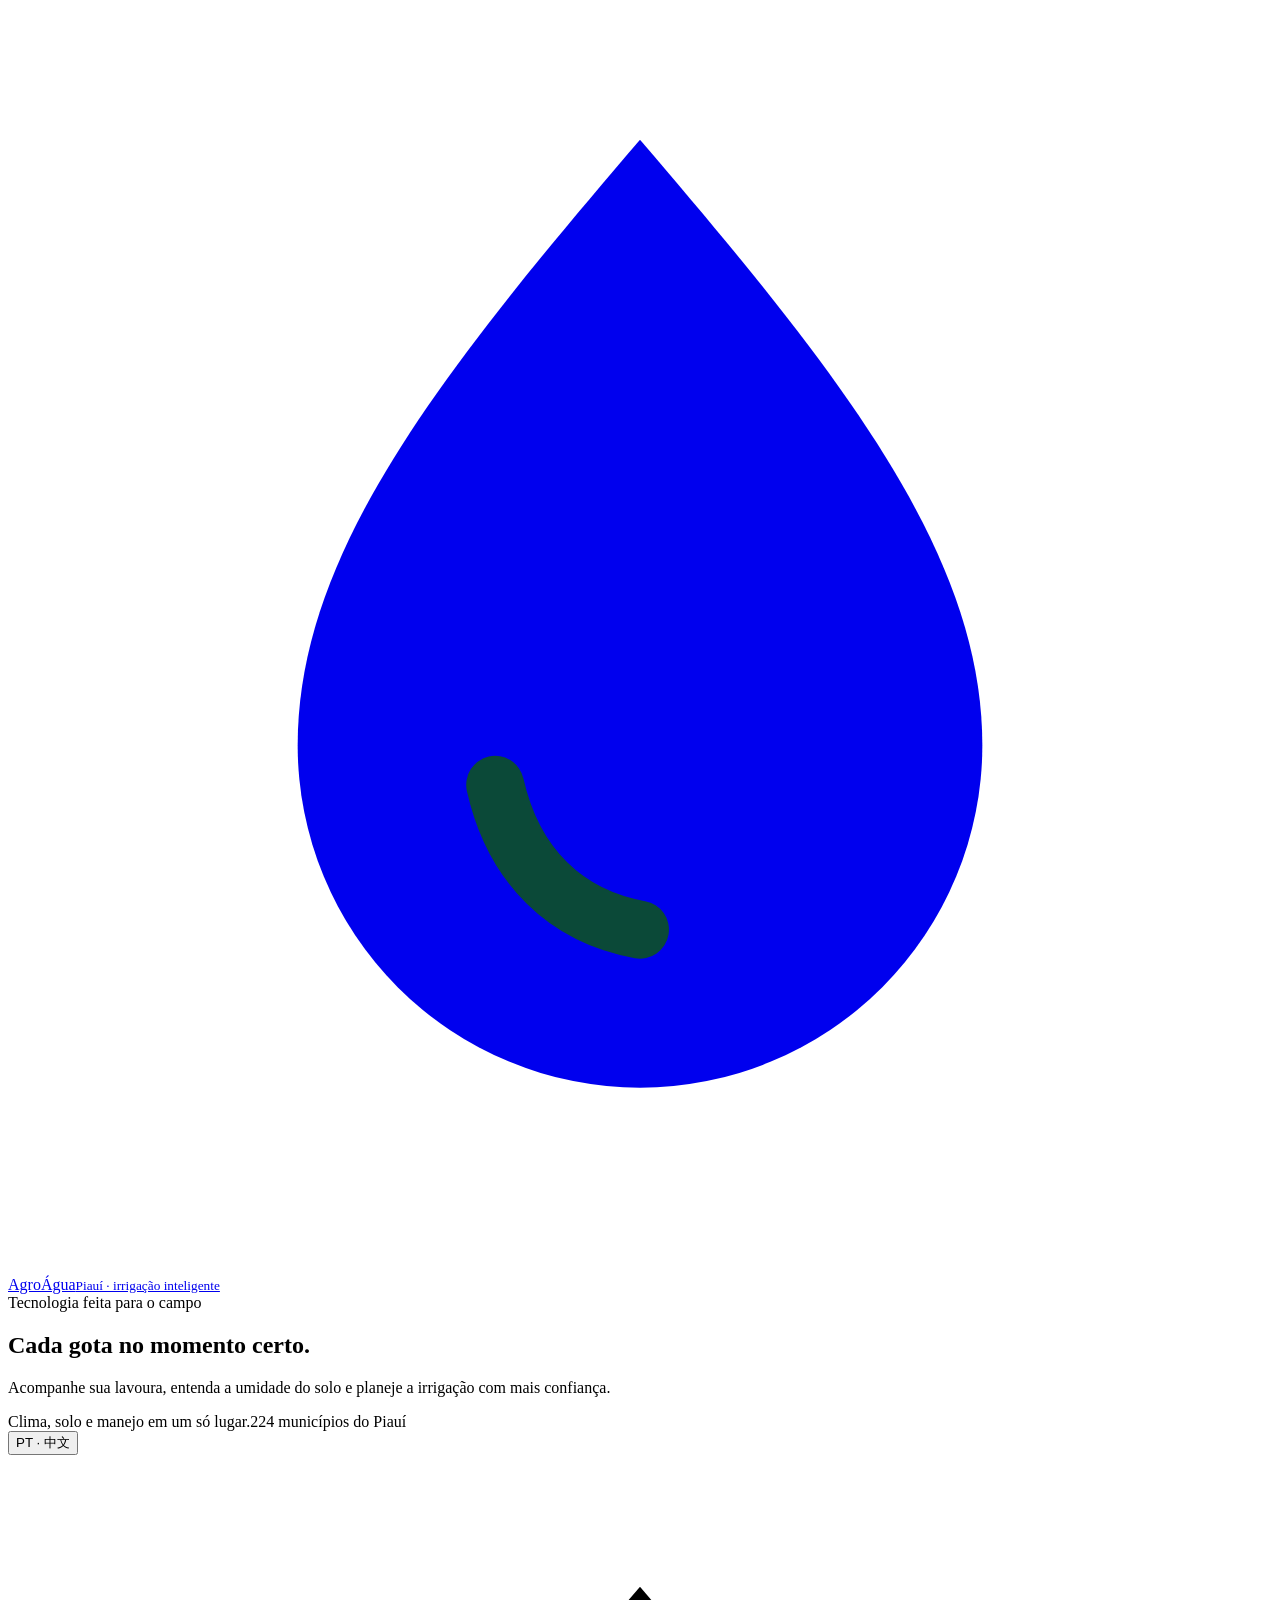
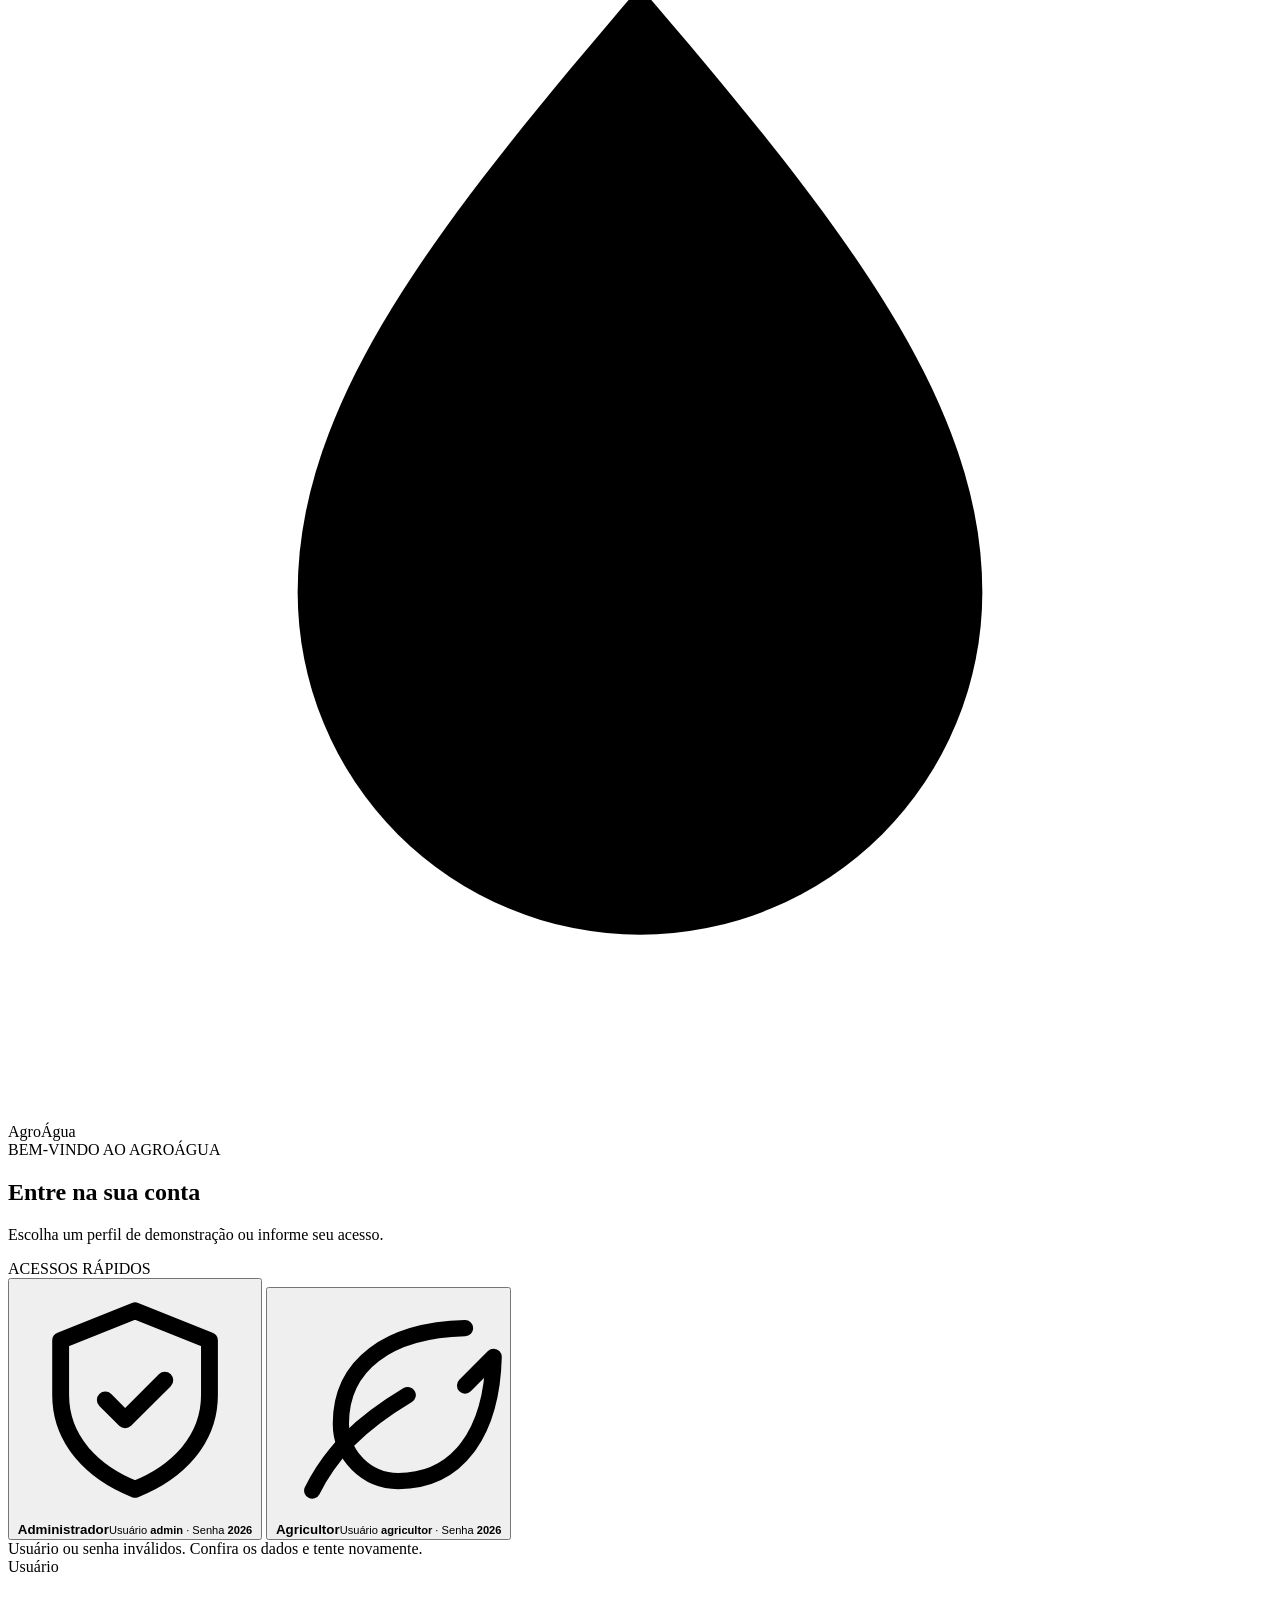
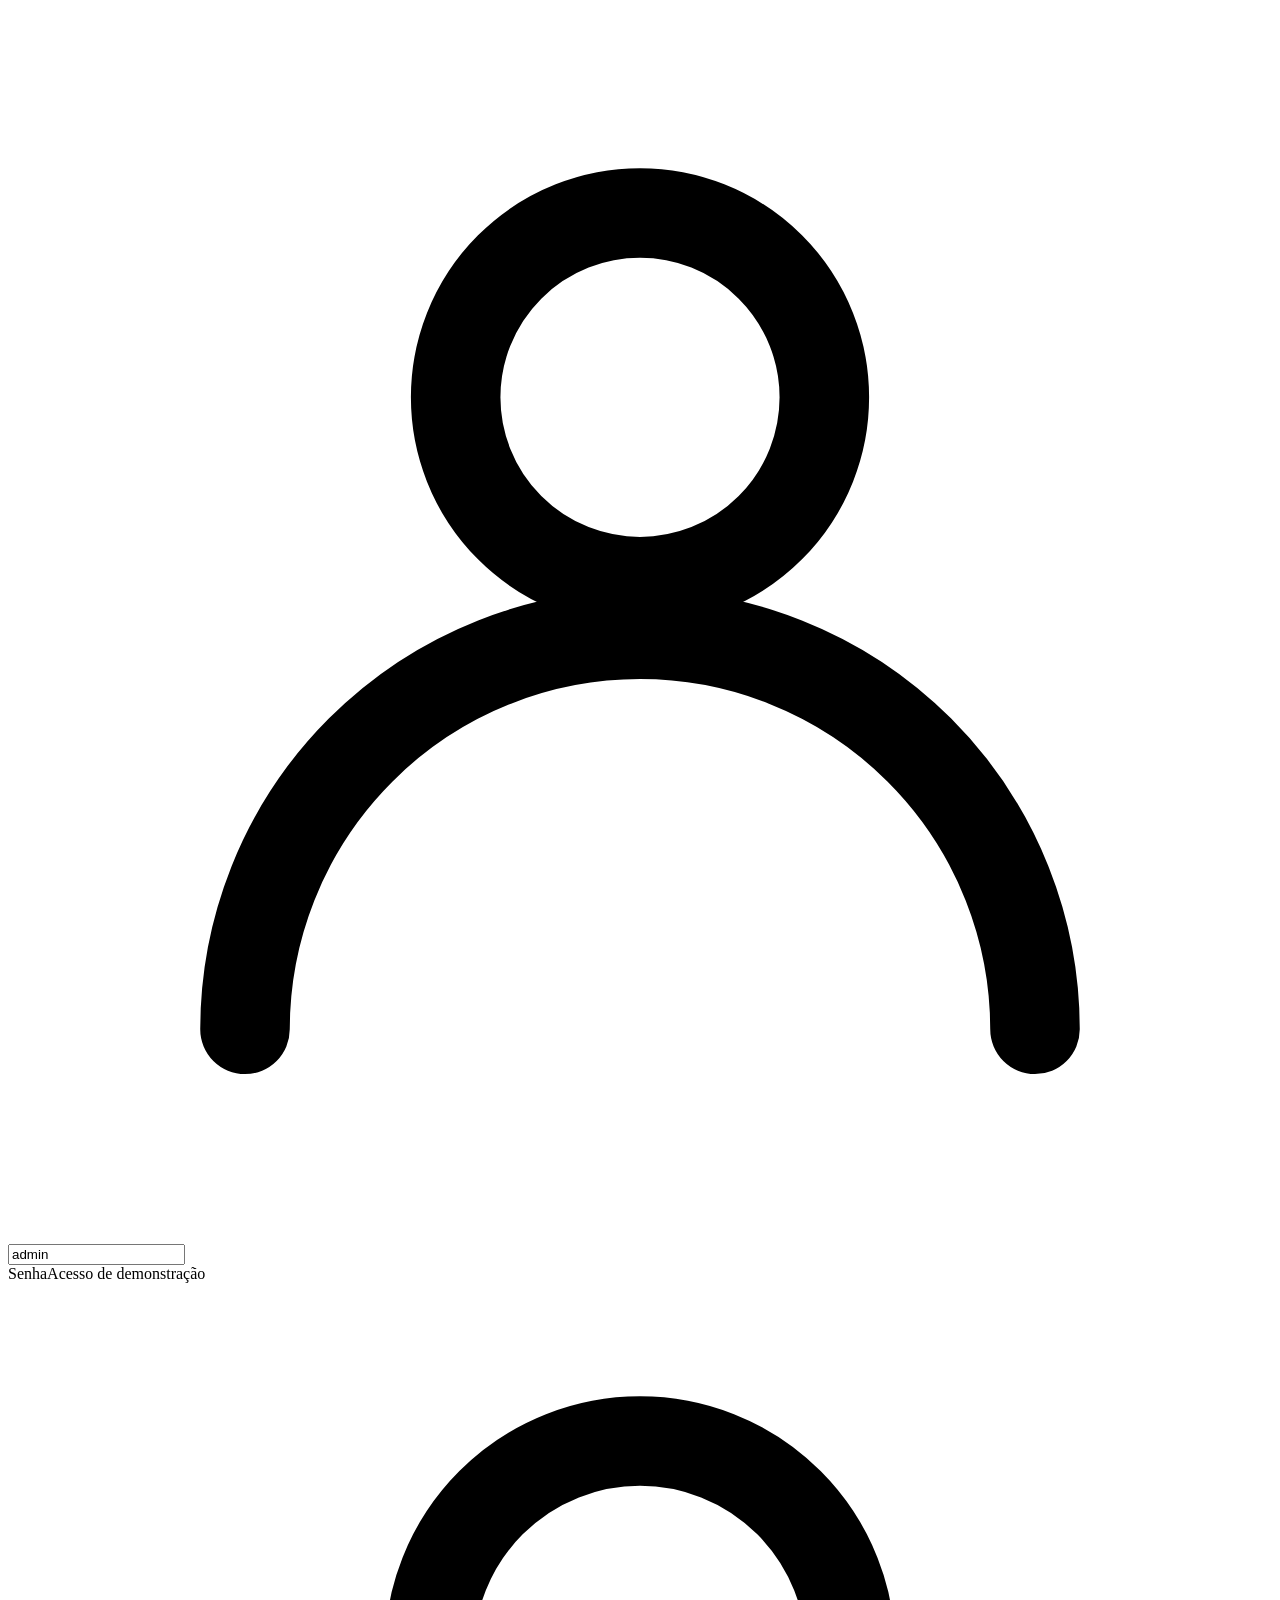
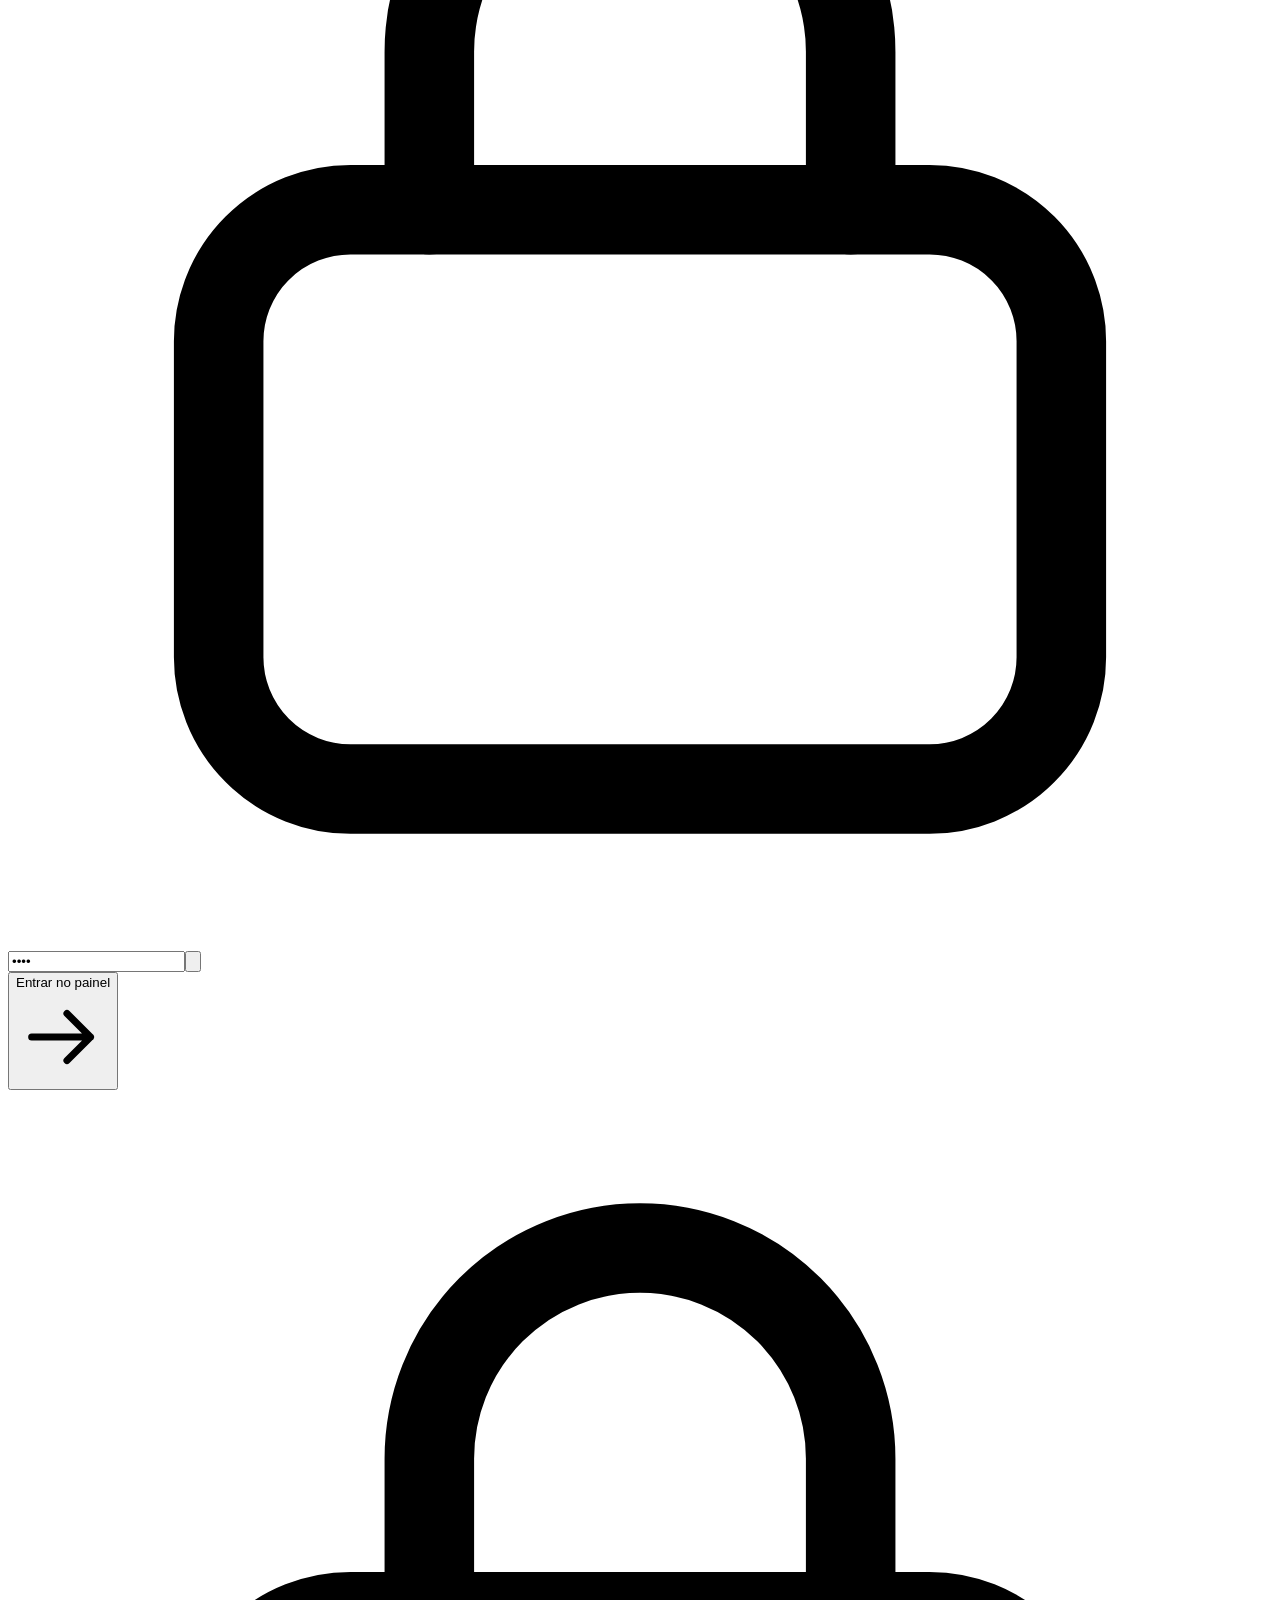
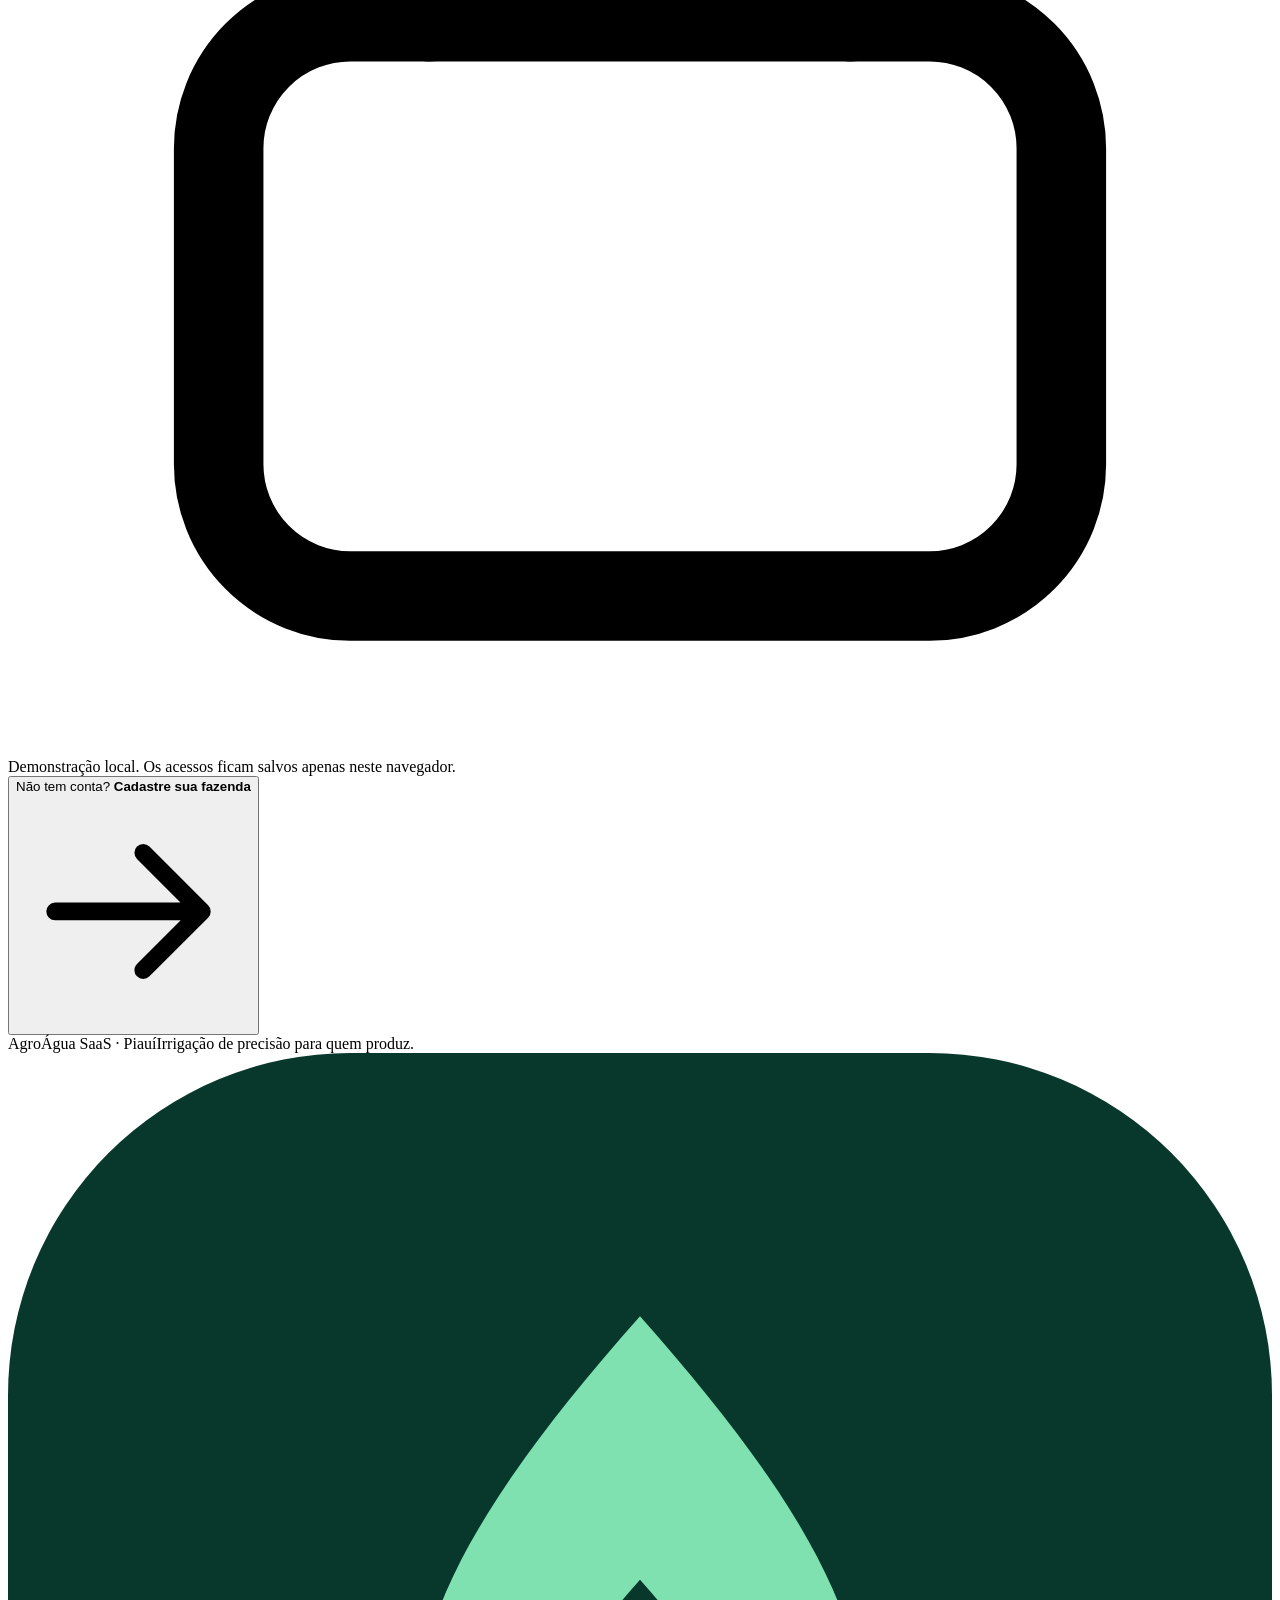
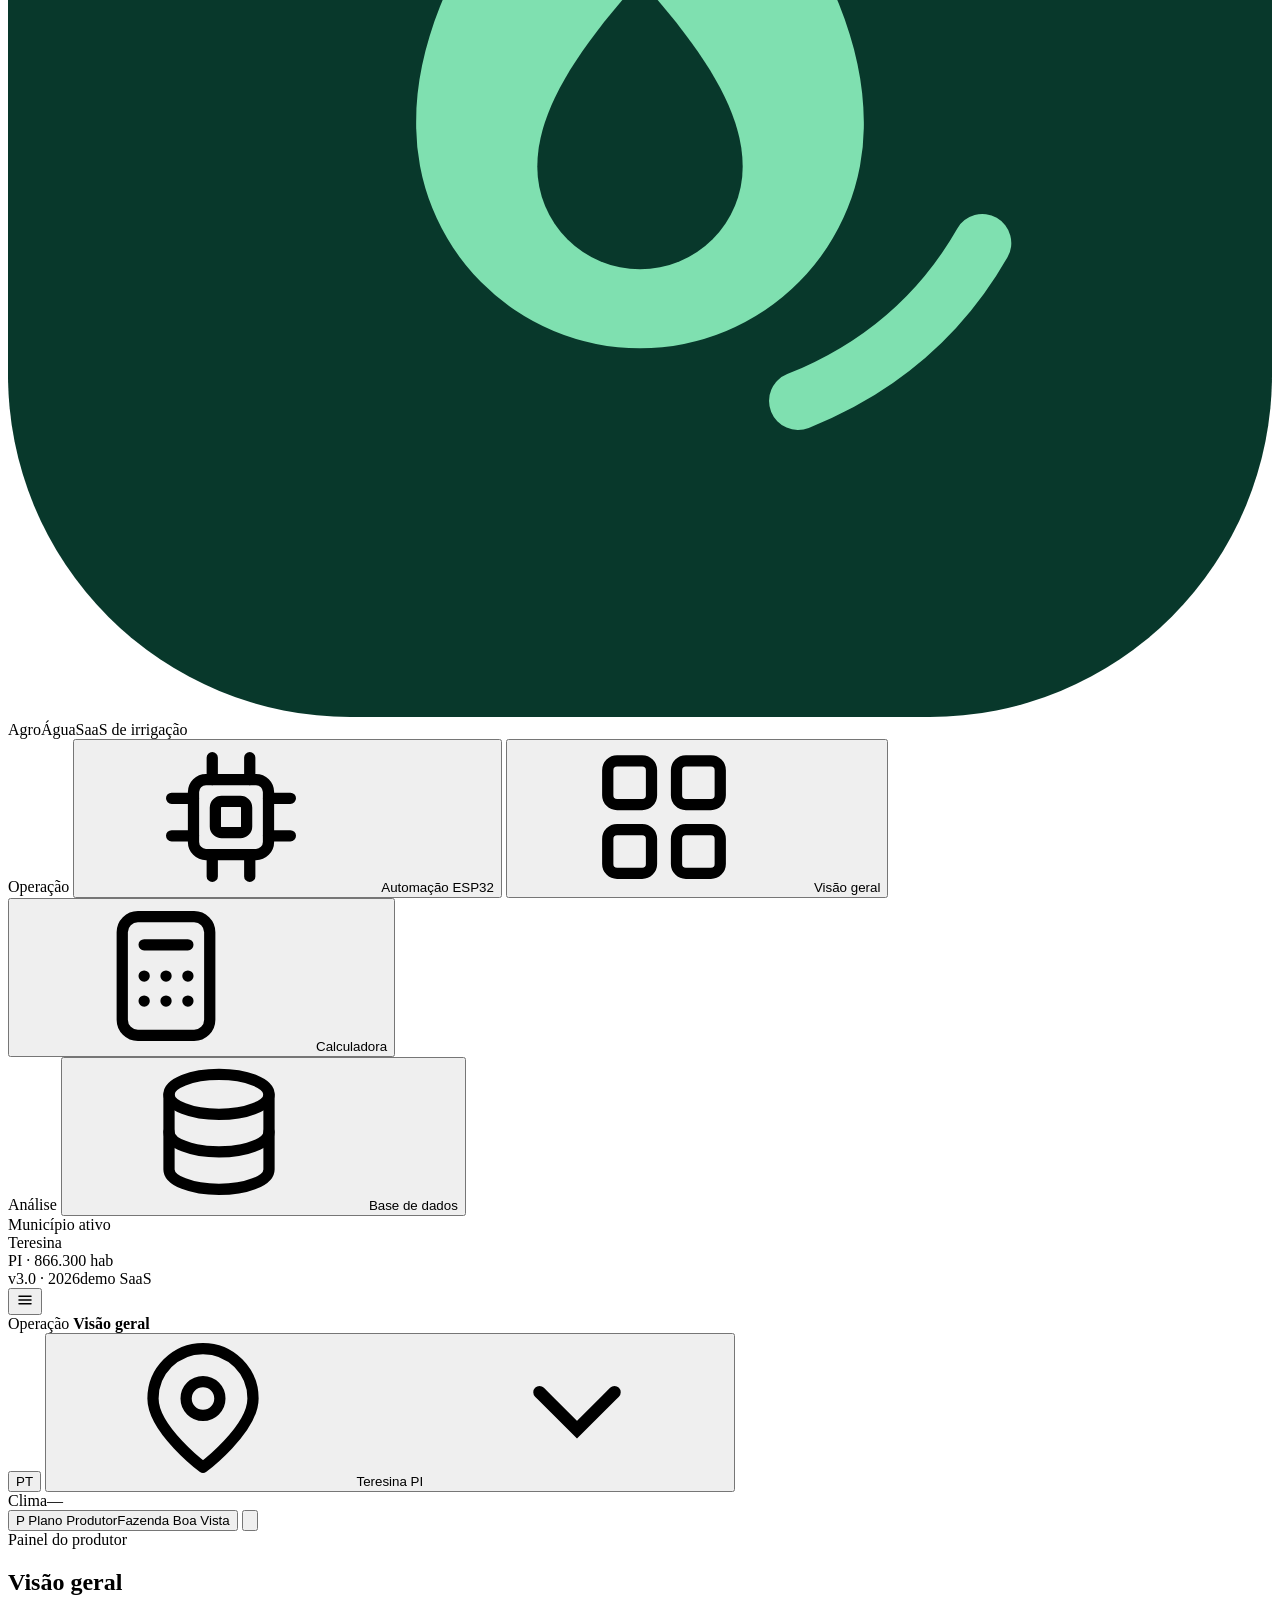
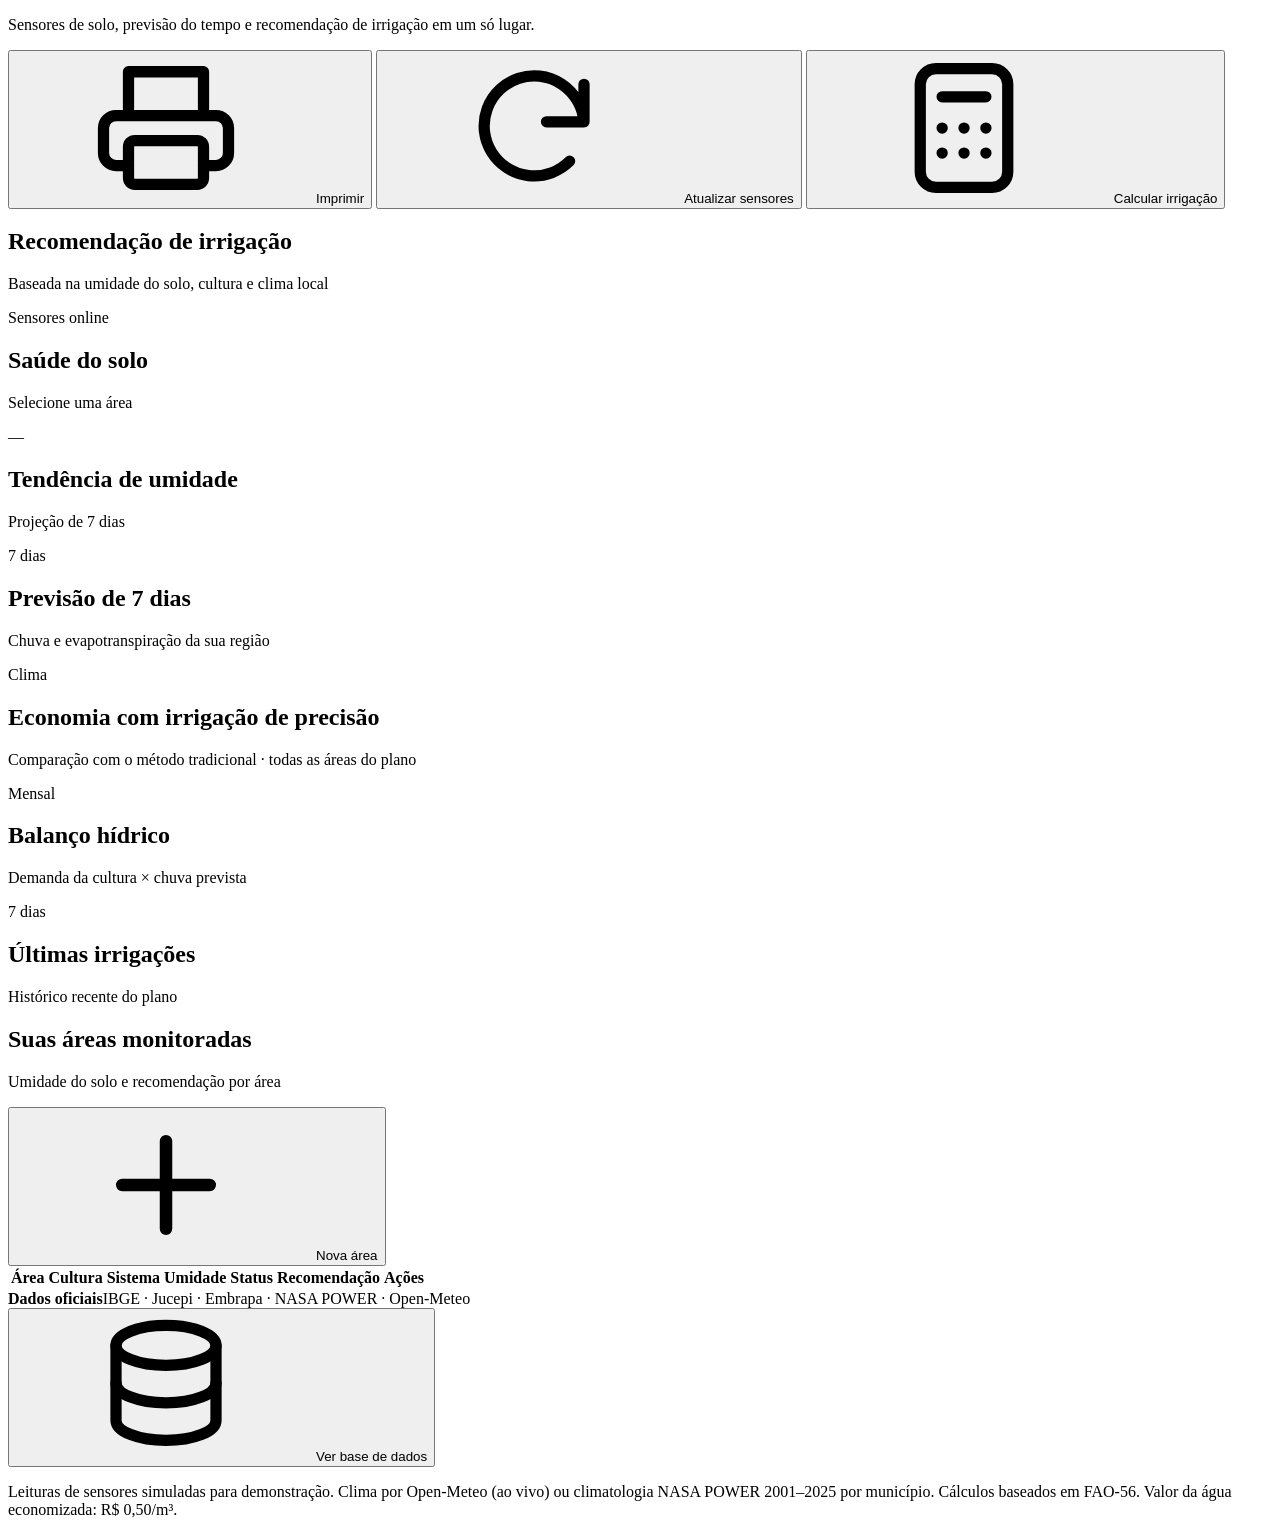
==== commit 4ec0f470: "Update index.html" ====
--- a/html/index.html
+++ b/html/index.html
@@ -6,9 +6,9 @@
 <title>AgroÁgua — Irrigação de precisão</title>
 <meta name="description" content="SaaS de irrigação de precisão para pequenos e médios produtores: sensores de solo, recomendação de irrigação e melhor custo-benefício por cultura.">
 <link rel="icon" href="data:,">
-<link rel="stylesheet" href="assets/app.css">
-<link rel="stylesheet" href="assets/saas.css">
-<link rel="stylesheet" href="assets/agroia.css">
+<link rel="stylesheet" href="assets/css/app.css">
+<link rel="stylesheet" href="assets/css/saas.css">
+<link rel="stylesheet" href="assets/css/agroia.css">
 </head>
 <body>
 
@@ -311,222 +311,9 @@
 
         <p class="src" data-i18n="Leituras de sensores simuladas para demonstração. Clima por Open-Meteo (ao vivo) ou climatologia NASA POWER 2001–2025 por município. Cálculos baseados em FAO-56. Valor da água economizada: R$ 0,50/m³.">Leituras de sensores simuladas para demonstração. Clima por Open-Meteo (ao vivo) ou climatologia NASA POWER 2001–2025 por município. Cálculos baseados em FAO-56. Valor da água economizada: R$ 0,50/m³.</p>
       </section>
-
-      <!-- ============================================================
-           CALCULADORA
-           ============================================================ -->
-      <section class="view" id="view-calculator">
-        <div class="page-head">
-          <div>
-            <div class="eyebrow" data-i18n="Recomendador">Recomendador</div>
-            <h1 data-i18n="Calculadora de irrigação">Calculadora de irrigação</h1>
-            <p class="sub" data-i18n="Descubra quantos milímetros irrigar, quanto vai custar e qual sistema tem o melhor custo-benefício para a sua cultura.">Descubra quantos milímetros irrigar, quanto vai custar e qual sistema tem o melhor custo-benefício para a sua cultura.</p>
-          </div>
-          <div class="page-actions">
-            <button class="btn btn-ghost" id="calcHelp"><svg><use href="#i-info"/></svg><span data-i18n="Como calculamos">Como calculamos</span></button>
-          </div>
-        </div>
-
-        <div class="wizard-layout">
-          <div class="wizard-card">
-            <div class="steps" id="wizSteps">
-              <button class="step active" data-step="1"><span class="n">1</span><span class="lbl" data-i18n="Sua lavoura">Sua lavoura</span></button>
-              <button class="step" data-step="2"><span class="n">2</span><span class="lbl" data-i18n="Água no solo">Água no solo</span></button>
-              <button class="step" data-step="3"><span class="n">3</span><span class="lbl" data-i18n="Recomendação">Recomendação</span></button>
-            </div>
-
-            <div class="wizard-body">
-              <div class="step-pane active" id="step1"></div>
-              <div class="step-pane" id="step2"></div>
-              <div class="step-pane" id="step3"></div>
-            </div>
-
-            <div class="wizard-actions">
-              <button class="btn btn-secondary" id="wizBack"><svg><use href="#i-arrow-left"/></svg><span data-i18n="Voltar">Voltar</span></button>
-              <div class="wizard-actions-right">
-                <button class="btn btn-ghost" id="wizReset" data-i18n="Novo cálculo">Novo cálculo</button>
-                <button class="btn btn-primary" id="wizNext">Continuar<svg><use href="#i-arrow-right"/></svg></button>
-              </div>
-            </div>
-          </div>
-
-          <aside class="summary" id="wizSummary"></aside>
-        </div>
-      </section>
-
-      <!-- ============================================================
-           BASE DE DADOS
-           ============================================================ -->
-      <section class="view" id="view-data">
-        <div class="page-head">
-          <div>
-            <div class="eyebrow" data-i18n="Dados e fontes">Dados e fontes</div>
-            <h1 data-i18n="Base de dados">Base de dados</h1>
-            <p class="sub" data-i18n="Indicadores oficiais, parâmetros agronômicos e metodologia do modelo.">Indicadores oficiais, parâmetros agronômicos e metodologia do modelo.</p>
-          </div>
-          <div class="page-actions">
-            <span class="data-version" id="dataVersion"></span>
-            <button class="btn btn-secondary" id="dataExport"><svg><use href="#i-download"/></svg><span data-i18n="Exportar CSV">Exportar CSV</span></button>
-          </div>
-        </div>
-
-        <div class="notice data-note" data-i18n="A Embrapa é referência em solos, clima e manejo da irrigação. Para micro e pequenos empreendedores, usamos IBGE, Jucepi/Gov.PI e Sebrae.">A Embrapa é referência em solos, clima e manejo da irrigação. Para micro e pequenos empreendedores, usamos IBGE, Jucepi/Gov.PI e Sebrae.</div>
-
-        <div class="grid g3" id="dataIndicators"></div>
-
-        <div class="card mt14">
-          <div class="card-head">
-            <div><h2 data-i18n="Fontes oficiais">Fontes oficiais</h2><p data-i18n="Links públicos para auditoria e atualização.">Links públicos para auditoria e atualização.</p></div>
-            <span class="badge green"><span class="dot"></span><span data-i18n="Base aberta">Base aberta</span></span>
-          </div>
-          <div class="card-body"><div class="source-grid" id="dataSources"></div></div>
-        </div>
-
-        <div class="grid g2 mt14">
-          <div class="card">
-            <div class="card-head"><div><h2 data-i18n="Culturas e coeficientes">Culturas e coeficientes</h2><p data-i18n="Kc, ciclo e profundidade radicular (FAO-56 / Embrapa).">Kc, ciclo e profundidade radicular (FAO-56 / Embrapa).</p></div></div>
-            <div class="card-body card-flush"><div id="dataCrops"></div></div>
-          </div>
-          <div class="card">
-            <div class="card-head"><div><h2 data-i18n="Solos e água disponível">Solos e água disponível</h2><p data-i18n="Capacidade de campo, ponto de murcha e CAD por classe textural.">Capacidade de campo, ponto de murcha e CAD por classe textural.</p></div></div>
-            <div class="card-body card-flush"><div id="dataSoils"></div></div>
-          </div>
-        </div>
-
-        <div class="grid g2 mt14">
-          <div class="card">
-            <div class="card-head"><div><h2 data-i18n="Sistemas de irrigação">Sistemas de irrigação</h2><p data-i18n="Eficiência, investimento e vida útil de referência.">Eficiência, investimento e vida útil de referência.</p></div></div>
-            <div class="card-body card-flush"><div id="dataSystems"></div></div>
-          </div>
-          <div class="card">
-            <div class="card-head"><div><h2 data-i18n="Base municipal">Base municipal</h2><p data-i18n="Cobertura, clima e déficit hídrico dos 224 municípios.">Cobertura, clima e déficit hídrico dos 224 municípios.</p></div></div>
-            <div class="card-body" id="dataMunicipal"></div>
-          </div>
-        </div>
-
-        <div class="card mt14">
-          <div class="card-head"><div><h2 data-i18n="Metodologia">Metodologia</h2><p data-i18n="Como o cálculo é feito e quais são os limites.">Como o cálculo é feito e quais são os limites.</p></div></div>
-          <div class="card-body" id="dataMethod"></div>
-        </div>
-
-        <p class="src" id="dataFoot"></p>
-      </section>
-
-      <section class="view" id="view-admin">
-        <div class="page-head">
-          <div><div class="eyebrow" data-i18n="Administração">Administração</div><h1 data-i18n="Agricultores e fazendas">Agricultores e fazendas</h1><p class="sub" data-i18n="Acompanhe os cadastros e as plantações de cada propriedade.">Acompanhe os cadastros e as plantações de cada propriedade.</p></div>
-        </div>
-        <div class="grid g3 admin-farm-kpis" id="adminFarmKpis"></div>
-        <div class="admin-farm-list" id="adminFarmList"></div>
-      </section>
-
-      <!-- ============================================================
-           AUTOMAÇÃO ESP32 (simulação integrada: automacao-esp32.html)
-           ============================================================ -->
-      <section class="view active" id="view-automation">
-        <div class="page-head">
-          <div>
-            <div class="eyebrow" data-i18n="Campo conectado">Campo conectado</div>
-            <h1 data-i18n="Automação ESP32">Automação ESP32</h1>
-            <p class="sub" data-i18n="Sensores de umidade + ESP32 + válvulas solenoides: a recomendação do AgroÁgua executada automaticamente no campo.">Sensores de umidade + ESP32 + válvulas solenoides: a recomendação do AgroÁgua executada automaticamente no campo.</p>
-          </div>
-          <div class="page-actions">
-            <a class="btn btn-secondary" href="automacao-esp32.html" target="_blank" rel="noopener"><svg><use href="#i-arrow-right"/></svg><span data-i18n="Abrir em tela cheia">Abrir em tela cheia</span></a>
-          </div>
-        </div>
-
-        <div class="grid g3" id="espStatus">
-          <div class="card"><div class="card-body"><div class="eyebrow" data-i18n="Bomba">Bomba</div><strong id="espPump" style="font-size:20px">—</strong></div></div>
-          <div class="card"><div class="card-body"><div class="eyebrow" data-i18n="Reservatório">Reservatório</div><strong id="espTank" style="font-size:20px">—</strong></div></div>
-          <div class="card"><div class="card-body"><div class="eyebrow" data-i18n="Setores">Setores</div><div id="espSectors" style="font-weight:600">—</div></div></div>
-        </div>
-
-        <div class="card mt14" style="overflow:hidden">
-          <iframe id="espFrame" title="Simulação de irrigação automática com ESP32" data-src="automacao-esp32.html?embed=1"
-                  style="display:block;width:100%;height:1250px;border:0;background:transparent" loading="lazy"></iframe>
-        </div>
-      </section>
-
     </main>
   </div>
 </div>
 
-<!-- ================= CITY MODAL ================= -->
-<div class="modal" id="cityModal" aria-hidden="true">
-  <div class="modal-backdrop" data-close="cityModal"></div>
-  <div class="modal-panel">
-    <div class="modal-head">
-      <div><h2 data-i18n="Trocar município">Trocar município</h2><p data-i18n="Clima, ETo e recomendação são recalculados para a cidade ativa.">Clima, ETo e recomendação são recalculados para a cidade ativa.</p></div>
-      <button class="icon-btn" data-close="cityModal" aria-label="Fechar"><svg><use href="#i-x"/></svg></button>
-    </div>
-    <div class="modal-body">
-      <div class="search"><svg><use href="#i-search"/></svg><input id="citySearch" placeholder="Buscar município do Piauí..." data-i18n-placeholder="Buscar município do Piauí..." autocomplete="off"></div>
-      <div class="city-list" id="cityList"></div>
-    </div>
-    <div class="modal-foot"><span data-i18n="224 municípios · base IBGE / NASA POWER">224 municípios · base IBGE / NASA POWER</span><span id="cityCount"></span></div>
-  </div>
-</div>
-
-<!-- ================= PLAN MODAL ================= -->
-<div class="modal" id="planModal" aria-hidden="true">
-  <div class="modal-backdrop" data-close="planModal"></div>
-  <div class="modal-panel plan-modal-panel">
-    <div class="modal-head">
-      <div><h2 data-i18n="Planos AgroÁgua">Planos AgroÁgua</h2><p data-i18n="Escolha o plano ideal para o tamanho da sua produção.">Escolha o plano ideal para o tamanho da sua produção.</p></div>
-      <button class="icon-btn" data-close="planModal" aria-label="Fechar"><svg><use href="#i-x"/></svg></button>
-    </div>
-    <div class="modal-body" id="planBody"></div>
-    <div class="modal-foot"><span data-i18n="Cancele quando quiser · 14 dias grátis">Cancele quando quiser · 14 dias grátis</span><button class="btn btn-ghost btn-sm" id="resetDemo" data-i18n="Restaurar demonstração">Restaurar demonstração</button></div>
-  </div>
-</div>
-
-<!-- ================= HELP MODAL ================= -->
-<div class="modal" id="helpModal" aria-hidden="true">
-  <div class="modal-backdrop" data-close="helpModal"></div>
-  <div class="modal-panel">
-    <div class="modal-head">
-      <div><h2 data-i18n="Como o cálculo funciona">Como o cálculo funciona</h2><p data-i18n="Transparência para você confiar na recomendação.">Transparência para você confiar na recomendação.</p></div>
-      <button class="icon-btn" data-close="helpModal" aria-label="Fechar"><svg><use href="#i-x"/></svg></button>
-    </div>
-    <div class="modal-body">
-      <ul class="list-clean">
-        <li><svg><use href="#i-check"/></svg><span><strong data-i18n="Umidade do solo:">Umidade do solo:</strong> <span data-i18n="média ponderada das leituras em 20, 40 e 60 cm, comparada à capacidade de campo e ao ponto de murcha do solo.">média ponderada das leituras em 20, 40 e 60 cm, comparada à capacidade de campo e ao ponto de murcha do solo.</span></span></li>
-        <li><svg><use href="#i-check"/></svg><span><strong data-i18n="Lâmina líquida:">Lâmina líquida:</strong> <span data-i18n="água necessária para repor o déficit até a capacidade de campo, descontando a chuva prevista.">água necessária para repor o déficit até a capacidade de campo, descontando a chuva prevista.</span></span></li>
-        <li><svg><use href="#i-check"/></svg><span><strong data-i18n="Lâmina bruta:">Lâmina bruta:</strong> <span data-i18n="lâmina líquida dividida pela eficiência do sistema de irrigação.">lâmina líquida dividida pela eficiência do sistema de irrigação.</span></span></li>
-        <li><svg><use href="#i-check"/></svg><span><strong data-i18n="Custo:">Custo:</strong> <span data-i18n="energia (kWh/m³ × tarifa), água e manutenção. O TCO de 10 anos inclui investimento inicial.">energia (kWh/m³ × tarifa), água e manutenção. O TCO de 10 anos inclui investimento inicial.</span></span></li>
-        <li><svg><use href="#i-check"/></svg><span><strong data-i18n="Recomendação:">Recomendação:</strong> <span data-i18n="combina eficiência hídrica, custo total e adequação do sistema à cultura (FAO-56).">combina eficiência hídrica, custo total e adequação do sistema à cultura (FAO-56).</span></span></li>
-      </ul>
-      <p class="src" data-i18n="A recomendação não substitui projeto agronômico, análise de solo ou assistência técnica.">A recomendação não substitui projeto agronômico, análise de solo ou assistência técnica.</p>
-    </div>
-  </div>
-</div>
-
-<div class="toast" id="toast"></div>
-
-<button type="button" class="agroia-toggle" id="agroiaToggle" aria-controls="agroiaPanel" aria-expanded="false">AgroIA</button>
-<section class="agroia-panel" id="agroiaPanel" role="dialog" aria-labelledby="agroiaTitle" hidden>
-  <div class="agroia-head">
-    <div><h2 id="agroiaTitle">AgroIA</h2><p>Ajuda com o AgroÁgua e sua irrigação</p></div>
-    <button class="agroia-close" id="agroiaClose" type="button" aria-label="Fechar conversa">×</button>
-  </div>
-  <div class="agroia-log" id="agroiaLog" role="log" aria-live="polite" aria-label="Conversa com a AgroIA">
-    <p class="agroia-message model">Sou a AgroIA. Como posso ajudar com o AgroÁgua ou sua irrigação?</p>
-  </div>
-  <p class="agroia-status" id="agroiaStatus" role="status"></p>
-  <form class="agroia-form" id="agroiaForm">
-    <label for="agroiaInput">Sua mensagem</label>
-    <textarea id="agroiaInput" rows="2" maxlength="2000" required placeholder="Como cadastro uma área?"></textarea>
-    <div class="agroia-actions">
-      <button id="agroiaClear" type="button">Nova conversa</button>
-      <button id="agroiaSend" type="submit">Enviar</button>
-    </div>
-  </form>
-</section>
-
-<script src="dados/municipios_pi.js"></script>
-<script src="dados/base_dados.js"></script>
-<script src="assets/i18n.js"></script>
-<script src="assets/saas.js"></script>
-<script src="assets/agroia.js"></script>
 </body>
 </html>
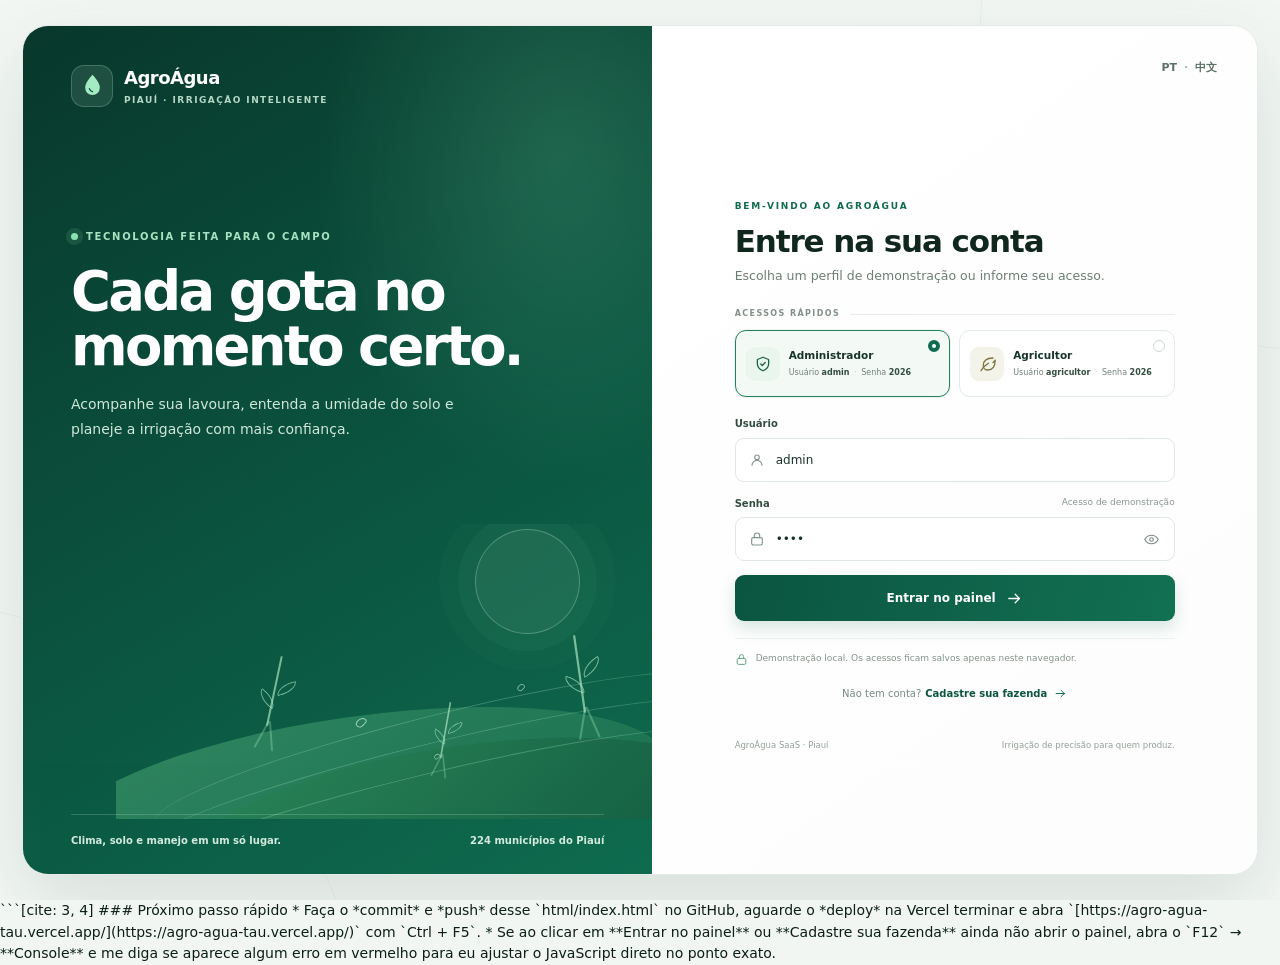
==== commit 52e27004: "Update index.html" ====
--- a/html/index.html
+++ b/html/index.html
@@ -6,9 +6,9 @@
 <title>AgroÁgua — Irrigação de precisão</title>
 <meta name="description" content="SaaS de irrigação de precisão para pequenos e médios produtores: sensores de solo, recomendação de irrigação e melhor custo-benefício por cultura.">
 <link rel="icon" href="data:,">
-<link rel="stylesheet" href="assets/css/app.css">
-<link rel="stylesheet" href="assets/css/saas.css">
-<link rel="stylesheet" href="assets/css/agroia.css">
+<link rel="stylesheet" href="/assets/css/app.css">
+<link rel="stylesheet" href="/assets/css/saas.css">
+<link rel="stylesheet" href="/assets/css/agroia.css">
 </head>
 <body>
 
@@ -315,5 +315,16 @@
   </div>
 </div>
 
+<script src="/dados/js/municipios_pi.js"></script>
+<script src="/dados/js/base_dados.js"></script>
+<script src="/assets/js/i18n.js"></script>
+<script src="/assets/js/saas.js"></script>
+<script src="/assets/js/app.js"></script>
+<script src="/assets/js/agroia.js"></script>
 </body>
 </html>
+```[cite: 3, 4]
+
+### Próximo passo rápido
+* Faça o *commit* e *push* desse `html/index.html` no GitHub, aguarde o *deploy* na Vercel terminar e abra `[https://agro-agua-tau.vercel.app/](https://agro-agua-tau.vercel.app/)` com `Ctrl + F5`.
+* Se ao clicar em **Entrar no painel** ou **Cadastre sua fazenda** ainda não abrir o painel, abra o `F12` → **Console** e me diga se aparece algum erro em vermelho para eu ajustar o JavaScript direto no ponto exato.
--- a/assets/css/app.css
+++ b/assets/css/app.css
@@ -0,0 +1,640 @@
+/* ============================================================
+   AgroÁgua Piauí — design system
+   ============================================================ */
+:root{
+  --bg:#f4f7f5;
+  --surface:#ffffff;
+  --surface-2:#f9fbfa;
+  --ink:#0b1f18;
+  --ink-2:#1c3a2f;
+  --muted:#63776e;
+  --muted-2:#84958d;
+  --line:#e1e9e4;
+  --line-2:#edf3ef;
+  --brand:#0f6b4f;
+  --brand-700:#0b5540;
+  --brand-900:#08382b;
+  --brand-soft:#e8f5ee;
+  --brand-softer:#f2faf6;
+  --blue:#0e7490;
+  --blue-soft:#e6f4f8;
+  --amber:#a85b0a;
+  --amber-soft:#fdf2e3;
+  --red:#b42318;
+  --red-soft:#fdecea;
+  --radius:14px;
+  --radius-sm:10px;
+  --shadow-sm:0 1px 2px rgba(11,31,24,.05);
+  --shadow-md:0 10px 30px rgba(11,31,24,.07);
+  --shadow-lg:0 28px 80px rgba(8,56,43,.22);
+  --sidebar-w:252px;
+  --topbar-h:64px;
+}
+*{box-sizing:border-box}
+html,body{margin:0;padding:0}
+body{
+  font-family:"Segoe UI",system-ui,-apple-system,Roboto,Arial,sans-serif;
+  background:var(--bg); color:var(--ink); font-size:14px; line-height:1.5;
+  -webkit-font-smoothing:antialiased;
+}
+button,input,select,textarea{font:inherit;color:inherit}
+a{color:var(--brand);text-decoration:none}
+a:hover{text-decoration:underline}
+h1,h2,h3,h4,p{margin:0}
+svg{flex-shrink:0}
+[hidden]{display:none!important}
+
+/* ---------- Layout ---------- */
+.app{display:grid;grid-template-columns:var(--sidebar-w) minmax(0,1fr);min-height:100vh}
+
+.sidebar{
+  position:sticky;top:0;height:100vh;display:flex;flex-direction:column;
+  background:var(--surface);border-right:1px solid var(--line);
+  padding:18px 14px 14px;z-index:40;
+}
+.brand{display:flex;align-items:center;gap:11px;padding:4px 8px 18px}
+.brand svg{width:38px;height:38px}
+.brand-name{font-size:15.5px;font-weight:800;letter-spacing:-.35px;line-height:1.1}
+.brand-name span{display:block;font-size:9px;letter-spacing:2px;text-transform:uppercase;color:var(--muted);font-weight:700;margin-top:3px}
+
+.nav{display:flex;flex-direction:column;gap:2px;overflow-y:auto;flex:1;padding-bottom:8px}
+.nav-group{margin-top:16px}
+.nav-label{display:block;font-size:9.5px;letter-spacing:1.5px;text-transform:uppercase;color:var(--muted-2);font-weight:800;padding:0 10px;margin-bottom:6px}
+.nav-btn{
+  display:flex;align-items:center;gap:10px;width:100%;border:0;background:transparent;
+  padding:9px 10px;border-radius:9px;font-size:13px;font-weight:600;color:#3f534a;cursor:pointer;
+  text-align:left;position:relative;transition:background .12s,color .12s;
+}
+.nav-btn:hover{background:var(--surface-2);color:var(--ink)}
+.nav-btn.active{background:var(--brand-soft);color:var(--brand-700)}
+.nav-btn.active:before{content:"";position:absolute;left:-14px;top:8px;bottom:8px;width:3px;border-radius:0 3px 3px 0;background:var(--brand)}
+.nav-btn svg{width:17px;height:17px;opacity:.9}
+.nav-btn .nav-badge{margin-left:auto;background:#eef4f0;color:#4e635a;border-radius:999px;font-size:10px;padding:1px 7px;font-weight:700}
+.nav-btn.active .nav-badge{background:#fff;color:var(--brand-700)}
+.nav-btn .lock{margin-left:auto;font-size:10px;color:var(--muted-2)}
+.nav-btn .lock svg{width:12px;height:12px}
+.nav-btn.admin-on .lock{color:var(--brand)}
+
+.sidebar-foot{border-top:1px solid var(--line-2);padding-top:12px}
+.side-city{background:var(--surface-2);border:1px solid var(--line-2);border-radius:11px;padding:10px 11px}
+.side-city .k{font-size:9px;letter-spacing:1.2px;text-transform:uppercase;font-weight:800;color:var(--muted-2)}
+.side-city .v{font-size:13px;font-weight:700;margin-top:2px}
+.side-city .m{font-size:10.5px;color:var(--muted);margin-top:1px}
+.side-version{font-size:10px;color:var(--muted-2);margin-top:10px;padding:0 4px;display:flex;justify-content:space-between;gap:8px}
+.side-version a{color:var(--muted-2)}
+
+.main{min-width:0;display:flex;flex-direction:column}
+
+/* ---------- Topbar ---------- */
+.topbar{
+  position:sticky;top:0;z-index:30;height:var(--topbar-h);display:flex;align-items:center;gap:14px;
+  padding:0 28px;background:rgba(244,247,245,.9);backdrop-filter:blur(10px);
+  border-bottom:1px solid var(--line);
+}
+.crumb{display:flex;flex-direction:column;line-height:1.2;min-width:0}
+.crumb .eyebrow{font-size:9.5px;letter-spacing:1.4px;text-transform:uppercase;color:var(--muted-2);font-weight:800}
+.crumb strong{font-size:14px;font-weight:700;letter-spacing:-.2px;white-space:nowrap;overflow:hidden;text-overflow:ellipsis}
+.top-actions{margin-left:auto;display:flex;align-items:center;gap:9px}
+.city-btn{
+  display:flex;align-items:center;gap:8px;height:36px;padding:0 11px;border:1px solid var(--line);
+  background:var(--surface);border-radius:9px;cursor:pointer;font-size:12.5px;font-weight:650;color:var(--ink);
+  max-width:270px;
+}
+.city-btn:hover{border-color:#c8d8cf;box-shadow:var(--shadow-sm)}
+.city-btn svg{width:15px;height:15px;color:var(--brand)}
+.city-btn .uf{font-size:9.5px;font-weight:800;color:var(--muted);background:var(--surface-2);border:1px solid var(--line-2);border-radius:5px;padding:1px 5px}
+.city-btn .chev{width:13px;height:13px;color:var(--muted)}
+.city-btn .name{white-space:nowrap;overflow:hidden;text-overflow:ellipsis}
+
+.weather-pill{
+  display:flex;align-items:center;gap:7px;height:36px;padding:0 11px;border-radius:9px;
+  background:var(--brand-soft);color:var(--brand-700);font-size:12px;font-weight:650;white-space:nowrap;
+}
+.weather-pill.offline{background:var(--amber-soft);color:#7a4307}
+.weather-pill .dot{width:7px;height:7px;border-radius:50%;background:currentColor;opacity:.8}
+.weather-pill .temp{color:#4d655a;font-weight:600}
+
+.user-btn{
+  display:flex;align-items:center;gap:8px;height:36px;padding:0 10px;border:1px solid var(--line);
+  background:var(--surface);border-radius:9px;cursor:pointer;font-size:12px;font-weight:650;
+}
+.user-btn:hover{border-color:#c8d8cf}
+.user-avatar{width:24px;height:24px;border-radius:50%;background:var(--brand-900);color:#fff;display:grid;place-items:center;font-size:10px;font-weight:800}
+.user-avatar svg{width:14px;height:14px}
+.user-btn .role{font-size:9px;color:var(--muted);font-weight:700;text-transform:uppercase;letter-spacing:.6px;display:block;line-height:1}
+.user-btn .nm{line-height:1.1}
+
+.menu-btn{display:none;border:1px solid var(--line);background:var(--surface);width:36px;height:36px;border-radius:9px;cursor:pointer;color:var(--ink-2)}
+
+/* ---------- Content ---------- */
+.content{padding:26px 28px 52px;max-width:1400px;width:100%;margin:0 auto}
+.view{display:none}
+.view.active{display:block;animation:viewIn .22s ease}
+@keyframes viewIn{from{opacity:0;transform:translateY(4px)}to{opacity:1;transform:none}}
+
+.page-head{display:flex;align-items:flex-start;justify-content:space-between;gap:18px;margin-bottom:22px;flex-wrap:wrap}
+.page-head .eyebrow{font-size:10px;letter-spacing:1.6px;text-transform:uppercase;color:var(--brand);font-weight:800;margin-bottom:6px}
+.page-head h1{font-size:26px;letter-spacing:-.7px;line-height:1.15;font-weight:800}
+.page-head .sub{font-size:13px;color:var(--muted);margin-top:6px;max-width:75ch}
+.page-actions{display:flex;gap:8px;flex-wrap:wrap;align-items:center}
+
+/* ---------- Buttons ---------- */
+.btn{
+  display:inline-flex;align-items:center;justify-content:center;gap:7px;height:36px;padding:0 14px;
+  border-radius:9px;border:1px solid transparent;font-size:12.5px;font-weight:700;cursor:pointer;
+  white-space:nowrap;transition:background .12s,border-color .12s,transform .06s;
+}
+.btn:active{transform:translateY(1px)}
+.btn svg{width:15px;height:15px}
+.btn-primary{background:var(--brand);color:#fff}
+.btn-primary:hover{background:var(--brand-700)}
+.btn-secondary{background:var(--surface);border-color:var(--line);color:var(--ink-2)}
+.btn-secondary:hover{border-color:#c7d7ce;background:var(--surface-2)}
+.btn-ghost{background:transparent;color:var(--brand-700)}
+.btn-ghost:hover{background:var(--brand-soft)}
+.btn-danger{background:var(--red-soft);color:var(--red)}
+.btn-danger:hover{background:#fbdad6}
+.btn-sm{height:29px;padding:0 10px;font-size:11.5px;border-radius:7px}
+.btn-sm svg{width:13px;height:13px}
+.btn[disabled]{opacity:.45;cursor:not-allowed}
+.icon-btn{
+  width:34px;height:34px;border-radius:8px;border:1px solid var(--line);background:var(--surface);
+  display:inline-grid;place-items:center;cursor:pointer;color:var(--ink-2);
+}
+.icon-btn:hover{background:var(--surface-2)}
+.icon-btn svg{width:15px;height:15px}
+
+/* ---------- Cards / grids ---------- */
+.grid{display:grid;gap:14px}
+.g2{grid-template-columns:repeat(2,minmax(0,1fr))}
+.g3{grid-template-columns:repeat(3,minmax(0,1fr))}
+.g4{grid-template-columns:repeat(4,minmax(0,1fr))}
+.g5{grid-template-columns:repeat(5,minmax(0,1fr))}
+@media(max-width:1180px){.g5{grid-template-columns:repeat(3,minmax(0,1fr))}}
+@media(max-width:980px){.g4{grid-template-columns:repeat(2,minmax(0,1fr))}.g3{grid-template-columns:repeat(2,minmax(0,1fr))}}
+@media(max-width:700px){.g2,.g3{grid-template-columns:1fr}.g4,.g5{grid-template-columns:repeat(2,minmax(0,1fr))}.kpi{padding:12px}.kpi .value{font-size:20px}}
+.mt14{margin-top:14px}.mt18{margin-top:18px}.mt24{margin-top:24px}
+
+.card{background:var(--surface);border:1px solid var(--line);border-radius:var(--radius);box-shadow:var(--shadow-sm)}
+.card-head{display:flex;align-items:flex-start;justify-content:space-between;gap:14px;padding:16px 18px 0}
+.card-head h2{font-size:14.5px;font-weight:750;letter-spacing:-.2px}
+.card-head p{font-size:11.5px;color:var(--muted);margin-top:3px}
+.card-body{padding:16px 18px 18px}
+.card-body.tight{padding-top:12px}
+.card-foot{border-top:1px solid var(--line-2);padding:11px 18px;font-size:11px;color:var(--muted);display:flex;justify-content:space-between;gap:10px;flex-wrap:wrap}
+.card-flush{overflow:hidden}
+
+.kpi{padding:15px 16px;display:flex;flex-direction:column;gap:4px;position:relative}
+.kpi .label{font-size:10px;letter-spacing:1.1px;text-transform:uppercase;color:var(--muted);font-weight:800;padding-right:34px}
+.kpi .value{font-size:24px;font-weight:800;letter-spacing:-.9px;line-height:1.15;margin-top:1px}
+.kpi .value small{font-size:11px;font-weight:650;color:var(--muted);letter-spacing:0;margin-left:2px}
+.kpi .foot{font-size:11px;color:var(--muted)}
+.kpi .icon{position:absolute;right:14px;top:14px;width:30px;height:30px;border-radius:9px;background:var(--surface-2);display:grid;place-items:center;color:var(--muted)}
+.kpi .icon svg{width:15px;height:15px}
+.kpi.good .value{color:var(--brand-700)}
+.kpi.warn .value{color:var(--amber)}
+.kpi.bad .value{color:var(--red)}
+.kpi.accent{background:linear-gradient(160deg,var(--brand-softer),#fff)}
+.kpi.accent .icon{background:var(--brand-soft);color:var(--brand)}
+
+.badge{display:inline-flex;align-items:center;gap:5px;padding:3px 8px;border-radius:999px;font-size:10.5px;font-weight:750;white-space:nowrap}
+.badge.green{background:var(--brand-soft);color:var(--brand-700)}
+.badge.blue{background:var(--blue-soft);color:#0b5f77}
+.badge.amber{background:var(--amber-soft);color:#7a4307}
+.badge.red{background:var(--red-soft);color:#8f1d14}
+.badge.gray{background:#f1f4f2;color:#52655c}
+.badge .dot{width:6px;height:6px;border-radius:50%;background:currentColor}
+
+/* ---------- Alerts ---------- */
+.alert{display:flex;gap:10px;padding:11px 12px;border-radius:10px;border:1px solid;font-size:12px;line-height:1.45}
+.alert + .alert{margin-top:7px}
+.alert svg{width:15px;height:15px;margin-top:1px}
+.alert strong{display:block;font-size:12px;margin-bottom:1px}
+.alert.good{background:var(--brand-soft);border-color:#c9e6d8;color:#0b4a35}
+.alert.warn{background:var(--amber-soft);border-color:#f0d9b8;color:#6f3c06}
+.alert.info{background:var(--blue-soft);border-color:#c8e5ee;color:#0b4f63}
+.alert.danger{background:var(--red-soft);border-color:#f3cbc6;color:#7d1a12}
+
+/* ---------- Tables ---------- */
+.table-wrap{width:100%;overflow-x:auto}
+table{width:100%;border-collapse:collapse;font-size:12.5px}
+th{
+  text-align:left;font-size:9.5px;letter-spacing:1.1px;text-transform:uppercase;color:var(--muted);
+  font-weight:800;padding:10px 12px;border-bottom:1px solid var(--line);background:var(--surface-2);
+  white-space:nowrap;
+}
+td{padding:11px 12px;border-bottom:1px solid var(--line-2);vertical-align:middle}
+tbody tr:hover{background:#fbfdfc}
+tbody tr:last-child td{border-bottom:0}
+.t-right{text-align:right}
+.t-center{text-align:center}
+.num{font-variant-numeric:tabular-nums;white-space:nowrap}
+.cell-main{font-weight:650;color:var(--ink)}
+.cell-sub{font-size:10.5px;color:var(--muted);margin-top:1px}
+.row-actions{display:flex;gap:5px;justify-content:flex-end}
+
+.pager{display:flex;align-items:center;justify-content:space-between;gap:12px;padding:10px 14px;border-top:1px solid var(--line-2);font-size:11.5px;color:var(--muted);flex-wrap:wrap}
+.pager-btns{display:flex;gap:5px}
+.pager button{min-width:28px;height:28px;padding:0 7px;border:1px solid var(--line);background:#fff;border-radius:7px;cursor:pointer;font-size:11.5px;font-weight:600}
+.pager button.active{background:var(--brand);border-color:var(--brand);color:#fff}
+.pager button:disabled{opacity:.4;cursor:not-allowed}
+
+/* ---------- Forms ---------- */
+.field{display:flex;flex-direction:column;gap:5px;min-width:0}
+.field label{font-size:11px;font-weight:700;color:#31473d}
+.field .hint{font-size:10.5px;color:var(--muted);font-weight:400}
+.field input,.field select,.field textarea{
+  width:100%;border:1px solid var(--line);background:var(--surface);border-radius:8px;
+  padding:9px 10px;font-size:13px;outline:none;transition:border-color .12s,box-shadow .12s;
+}
+.field select{appearance:none;background-image:url("data:image/svg+xml,%3Csvg xmlns='http://www.w3.org/2000/svg' width='12' height='12' viewBox='0 0 24 24' fill='none' stroke='%2364776e' stroke-width='2.4' stroke-linecap='round'%3E%3Cpath d='m6 9 6 6 6-6'/%3E%3C/svg%3E");background-repeat:no-repeat;background-position:right 10px center;padding-right:30px}
+.field input:focus,.field select:focus,.field textarea:focus{border-color:var(--brand);box-shadow:0 0 0 3px rgba(15,107,79,.12)}
+.field input:disabled{background:#f2f5f3;color:var(--muted)}
+.form-grid{display:grid;grid-template-columns:repeat(2,minmax(0,1fr));gap:12px}
+.form-grid .full{grid-column:1/-1}
+@media(max-width:700px){.form-grid{grid-template-columns:1fr}}
+.form-actions{display:flex;gap:8px;flex-wrap:wrap;margin-top:16px}
+.checkbox{display:flex;align-items:center;gap:7px;font-size:11.5px;color:var(--ink-2);font-weight:600}
+.checkbox input{width:14px;height:14px;accent-color:var(--brand)}
+
+.search{position:relative}
+.search svg{position:absolute;left:10px;top:50%;transform:translateY(-50%);width:14px;height:14px;color:var(--muted)}
+.search input{width:100%;height:34px;border:1px solid var(--line);background:var(--surface);border-radius:8px;padding:0 10px 0 31px;font-size:12.5px;outline:none}
+.search input:focus{border-color:var(--brand);box-shadow:0 0 0 3px rgba(15,107,79,.12)}
+.select-sm{height:34px;border:1px solid var(--line);border-radius:8px;padding:0 30px 0 10px;font-size:12px;background:#fff;color:var(--ink-2);appearance:none;background-image:url("data:image/svg+xml,%3Csvg xmlns='http://www.w3.org/2000/svg' width='12' height='12' viewBox='0 0 24 24' fill='none' stroke='%2364776e' stroke-width='2.4' stroke-linecap='round'%3E%3Cpath d='m6 9 6 6 6-6'/%3E%3C/svg%3E");background-repeat:no-repeat;background-position:right 10px center}
+
+.segmented{display:inline-flex;background:var(--surface-2);border:1px solid var(--line);border-radius:8px;padding:2px;gap:2px}
+.segmented button{border:0;background:transparent;border-radius:6px;padding:6px 10px;font-size:11px;font-weight:700;color:var(--muted);cursor:pointer}
+.segmented button.active{background:#fff;color:var(--brand-700);box-shadow:var(--shadow-sm)}
+
+/* ---------- Wizard ---------- */
+.wizard-layout{display:grid;grid-template-columns:minmax(0,1fr) 320px;gap:16px;align-items:start}
+@media(max-width:1080px){.wizard-layout{grid-template-columns:1fr}}
+.steps{display:grid;grid-template-columns:repeat(4,1fr);gap:0;margin-bottom:16px}
+.step{
+  display:flex;align-items:center;gap:8px;padding:10px 12px;border-bottom:2px solid var(--line);
+  font-size:11.5px;font-weight:700;color:var(--muted);position:relative;
+}
+.step .n{width:22px;height:22px;border-radius:50%;background:#eef3f0;color:var(--muted);display:grid;place-items:center;font-size:10.5px;font-weight:800;flex-shrink:0}
+.step.active{color:var(--brand-700);border-color:var(--brand)}
+.step.active .n{background:var(--brand);color:#fff}
+.step.done{color:var(--brand-700);border-color:#b7ddc9}
+.step.done .n{background:var(--brand-soft);color:var(--brand-700)}
+@media(max-width:700px){.step span.lbl{display:none}.steps{grid-template-columns:repeat(4,1fr)}.step{justify-content:center;padding:9px 4px}}
+.wizard-card{background:var(--surface);border:1px solid var(--line);border-radius:var(--radius);box-shadow:var(--shadow-sm)}
+.wizard-body{padding:22px}
+.wizard-actions{display:flex;justify-content:space-between;gap:10px;padding:13px 18px;border-top:1px solid var(--line-2);background:var(--surface-2);border-radius:0 0 var(--radius) var(--radius)}
+.step-pane{display:none}
+.step-pane.active{display:block}
+.step-pane h2{font-size:17px;letter-spacing:-.3px}
+.step-pane .sub{font-size:12px;color:var(--muted);margin-top:4px;margin-bottom:16px}
+
+.summary{position:sticky;top:calc(var(--topbar-h) + 14px);background:var(--surface);border:1px solid var(--line);border-radius:var(--radius);box-shadow:var(--shadow-sm);overflow:hidden}
+.summary-head{background:var(--brand-900);color:#fff;padding:14px 16px}
+.summary-head .k{font-size:9px;letter-spacing:1.5px;text-transform:uppercase;color:#9fd3b8;font-weight:800}
+.summary-head .v{font-size:16px;font-weight:750;margin-top:2px;letter-spacing:-.3px}
+.summary-body{padding:12px 16px}
+.sum-row{display:flex;justify-content:space-between;gap:10px;padding:7px 0;border-bottom:1px dashed var(--line-2);font-size:11.5px}
+.sum-row:last-child{border:0}
+.sum-row .k{color:var(--muted)}
+.sum-row .v{font-weight:700;text-align:right}
+.summary-foot{padding:10px 16px;border-top:1px solid var(--line-2);font-size:10.5px;color:var(--muted)}
+
+.crop-grid{display:grid;grid-template-columns:repeat(3,minmax(0,1fr));gap:8px;max-height:420px;overflow:auto;padding-right:2px}
+@media(max-width:760px){.crop-grid{grid-template-columns:repeat(2,minmax(0,1fr))}}
+.crop-card{
+  text-align:left;border:1px solid var(--line);background:var(--surface);border-radius:10px;
+  padding:10px 11px;cursor:pointer;transition:border-color .12s,background .12s;
+}
+.crop-card:hover{border-color:#bcd6c8;background:var(--surface-2)}
+.crop-card.sel{border-color:var(--brand);background:var(--brand-soft);box-shadow:0 0 0 1px var(--brand) inset}
+.crop-card .nm{font-size:12.5px;font-weight:750;display:flex;justify-content:space-between;gap:6px}
+.crop-card .meta{font-size:10px;color:var(--muted);margin-top:3px}
+.crop-card .kc{font-size:9.5px;color:var(--brand-700);font-weight:700;margin-top:4px}
+
+.sys-grid{display:grid;grid-template-columns:repeat(4,minmax(0,1fr));gap:8px}
+@media(max-width:900px){.sys-grid{grid-template-columns:repeat(2,minmax(0,1fr))}}
+.sys-card{border:1px solid var(--line);background:var(--surface);border-radius:10px;padding:10px;cursor:pointer;text-align:left}
+.sys-card:hover{border-color:#bcd6c8}
+.sys-card.sel{border-color:var(--brand);background:var(--brand-soft);box-shadow:0 0 0 1px var(--brand) inset}
+.sys-card .nm{font-size:12px;font-weight:750}
+.sys-card .eff{font-size:10.5px;color:var(--brand-700);font-weight:700;margin-top:2px}
+.sys-card .d{font-size:9.5px;color:var(--muted);margin-top:3px}
+
+.result-hero{background:linear-gradient(150deg,var(--brand-900),#0d5943);border-radius:12px;color:#fff;padding:18px 18px 16px;position:relative;overflow:hidden}
+.result-hero:after{content:"";position:absolute;right:-46px;top:-46px;width:150px;height:150px;border-radius:50%;background:rgba(127,224,176,.14)}
+.result-hero .k{font-size:9.5px;letter-spacing:1.5px;text-transform:uppercase;color:#9fd3b8;font-weight:800}
+.result-hero .v{font-size:38px;font-weight:800;letter-spacing:-1.7px;line-height:1.05;margin:4px 0 2px}
+.result-hero .v small{font-size:13px;font-weight:600;letter-spacing:0;color:#c9e8d8}
+.result-hero .n{font-size:11.5px;color:#c9e8d8;max-width:60ch}
+.result-mini{display:grid;grid-template-columns:repeat(4,1fr);gap:8px;margin-top:12px}
+@media(max-width:700px){.result-mini{grid-template-columns:repeat(2,1fr)}}
+.result-mini .m{background:rgba(255,255,255,.1);border:1px solid rgba(255,255,255,.16);border-radius:9px;padding:8px 10px}
+.result-mini .k{font-size:9px;letter-spacing:.8px;text-transform:uppercase;color:#9fd3b8;font-weight:800}
+.result-mini .v{font-size:15px;font-weight:800;margin-top:1px}
+.result-mini .v small{font-size:10px;color:#c9e8d8;font-weight:600}
+
+.compare-row{display:grid;grid-template-columns:104px 1fr 62px;gap:9px;align-items:center;font-size:11.5px;margin:7px 0}
+.compare-row .track{height:9px;background:#eef4f0;border-radius:999px;overflow:hidden}
+.compare-row .track i{display:block;height:100%;background:#9dc9b3;border-radius:999px;transition:width .35s}
+.compare-row.best .track i{background:linear-gradient(90deg,var(--brand),#59c894)}
+.compare-row .val{text-align:right;font-weight:750;font-variant-numeric:tabular-nums}
+.compare-row.best .val{color:var(--brand-700)}
+
+/* ---------- Charts ---------- */
+.chart{display:grid;grid-template-columns:repeat(12,1fr);gap:7px;align-items:end;height:190px;margin-top:8px}
+.chart-col{display:flex;flex-direction:column;align-items:center;gap:5px;height:100%}
+.chart-bars{display:flex;align-items:flex-end;justify-content:center;gap:3px;height:100%;width:100%}
+.chart-bars .bar{width:40%;max-width:15px;border-radius:4px 4px 1px 1px;min-height:2px;transition:height .35s}
+.bar.rain{background:linear-gradient(180deg,#66b6d0,#2a89a6)}
+.bar.eto{background:linear-gradient(180deg,#eab36d,#c07a12)}
+.chart-x{font-size:9.5px;color:var(--muted);font-weight:650}
+.legend{display:flex;gap:14px;flex-wrap:wrap;font-size:10.5px;color:var(--muted);margin-top:8px}
+.legend i{display:inline-block;width:9px;height:9px;border-radius:2px;margin-right:5px}
+
+.hbar{margin:9px 0}
+.hbar .top{display:flex;justify-content:space-between;gap:10px;font-size:11.5px;margin-bottom:4px}
+.hbar .top .v{font-weight:750;font-variant-numeric:tabular-nums}
+.hbar .track{height:8px;background:#eef4f0;border-radius:999px;overflow:hidden}
+.hbar .track i{display:block;height:100%;background:var(--brand);border-radius:999px}
+
+/* ---------- Weather strip ---------- */
+.weather-strip{display:grid;grid-template-columns:repeat(7,1fr);gap:6px}
+@media(max-width:900px){.weather-strip{grid-template-columns:repeat(4,1fr)}}
+.wday{border:1px solid var(--line);border-radius:9px;padding:8px 5px;text-align:center;background:var(--surface)}
+.wday.today{border-color:var(--brand);background:var(--brand-softer)}
+.wday .d{font-size:9px;text-transform:uppercase;letter-spacing:.6px;color:var(--muted);font-weight:800}
+.wday .i{font-size:17px;line-height:1.4;margin:2px 0}
+.wday .r{font-size:10.5px;font-weight:750;color:var(--blue)}
+.wday .t{font-size:9px;color:var(--muted)}
+
+/* ---------- City modal / results ---------- */
+.modal{position:fixed;inset:0;z-index:100;display:none;align-items:center;justify-content:center;padding:20px}
+.modal.open{display:flex}
+.modal-backdrop{position:absolute;inset:0;background:rgba(6,26,20,.5);backdrop-filter:blur(3px)}
+.modal-panel{
+  position:relative;background:var(--surface);border-radius:16px;box-shadow:var(--shadow-lg);
+  width:100%;max-width:620px;max-height:82vh;display:flex;flex-direction:column;overflow:hidden;
+  animation:modalIn .18s ease;
+}
+@keyframes modalIn{from{opacity:0;transform:translateY(8px) scale(.99)}to{opacity:1;transform:none}}
+.modal-head{display:flex;align-items:flex-start;justify-content:space-between;gap:12px;padding:18px 20px 12px}
+.modal-head h2{font-size:16px;letter-spacing:-.2px}
+.modal-head p{font-size:11.5px;color:var(--muted);margin-top:3px}
+.modal-body{padding:0 20px 16px;overflow:auto}
+.modal-foot{padding:11px 20px;border-top:1px solid var(--line-2);display:flex;justify-content:space-between;gap:10px;align-items:center;font-size:11px;color:var(--muted);flex-wrap:wrap}
+.city-list{margin-top:10px;max-height:390px;overflow:auto;border:1px solid var(--line-2);border-radius:10px}
+.city-row{display:flex;align-items:center;gap:10px;width:100%;text-align:left;border:0;background:#fff;border-bottom:1px solid var(--line-2);padding:9px 11px;cursor:pointer}
+.city-row:last-child{border-bottom:0}
+.city-row:hover{background:var(--surface-2)}
+.city-row.sel{background:var(--brand-soft)}
+.city-row .info{min-width:0;flex:1}
+.city-row .nm{font-size:12.5px;font-weight:700;white-space:nowrap;overflow:hidden;text-overflow:ellipsis}
+.city-row .meta{font-size:10px;color:var(--muted);margin-top:1px}
+.city-row .vals{text-align:right;font-size:10px;color:var(--muted);white-space:nowrap}
+.city-row .vals b{display:block;font-size:11px;color:var(--ink-2)}
+
+/* ---------- Login / admin ---------- */
+.login-wrap{min-height:calc(100vh - var(--topbar-h) - 78px);display:grid;place-items:center;padding:20px 0}
+.login-card{width:100%;max-width:420px;background:var(--surface);border:1px solid var(--line);border-radius:18px;box-shadow:var(--shadow-md);overflow:hidden}
+.login-top{background:linear-gradient(145deg,var(--brand-900),#0d5a44);color:#fff;padding:24px 24px 20px}
+.login-top svg{width:42px;height:42px;margin-bottom:12px}
+.login-top h1{font-size:22px;letter-spacing:-.6px}
+.login-top p{font-size:12px;color:#b9ddca;margin-top:5px}
+.login-body{padding:20px 24px 24px}
+.login-body .field{margin-bottom:12px}
+.login-error{display:none;background:var(--red-soft);color:#8f1d14;border:1px solid #f3cbc6;border-radius:8px;padding:8px 10px;font-size:11.5px;margin-bottom:12px}
+.login-error.show{display:block}
+.login-note{font-size:10px;color:var(--muted);margin-top:14px;line-height:1.45;border-top:1px solid var(--line-2);padding-top:10px}
+
+.admin-nav{display:flex;gap:4px;border-bottom:1px solid var(--line);margin-bottom:18px;overflow-x:auto}
+.admin-nav button{border:0;background:transparent;padding:9px 12px;font-size:12px;font-weight:700;color:var(--muted);cursor:pointer;border-bottom:2px solid transparent;white-space:nowrap}
+.admin-nav button.active{color:var(--brand-700);border-color:var(--brand)}
+.admin-nav button:hover{color:var(--ink)}
+
+.switch{position:relative;display:inline-flex;width:34px;height:19px;flex-shrink:0}
+.switch input{opacity:0;width:0;height:0}
+.switch i{position:absolute;inset:0;background:#cfdad4;border-radius:999px;transition:.15s;cursor:pointer}
+.switch i:after{content:"";position:absolute;left:2px;top:2px;width:15px;height:15px;background:#fff;border-radius:50%;transition:.15s;box-shadow:0 1px 2px rgba(0,0,0,.2)}
+.switch input:checked + i{background:var(--brand)}
+.switch input:checked + i:after{transform:translateX(15px)}
+
+.log-list{max-height:420px;overflow:auto}
+.log-item{display:flex;gap:9px;padding:9px 0;border-bottom:1px solid var(--line-2);font-size:11.5px}
+.log-item:last-child{border:0}
+.log-item .dot{width:6px;height:6px;border-radius:50%;background:var(--brand);margin-top:6px;flex-shrink:0}
+.log-item .msg{flex:1}
+.log-item .ts{font-size:9.5px;color:var(--muted-2);white-space:nowrap}
+
+/* ---------- Misc ---------- */
+.empty{text-align:center;padding:38px 18px;color:var(--muted)}
+.empty .ico{width:44px;height:44px;border-radius:12px;background:var(--brand-soft);color:var(--brand);display:grid;place-items:center;margin:0 auto 10px}
+.empty h3{font-size:14px;color:var(--ink);margin-bottom:4px}
+.empty p{font-size:11.5px;max-width:44ch;margin:0 auto 12px}
+.notice{display:flex;align-items:flex-start;gap:9px;background:var(--blue-soft);border:1px solid #c8e5ee;color:#0b4f63;border-radius:9px;padding:8px 11px;font-size:11.5px;margin-bottom:14px}
+.notice svg{width:15px;height:15px;margin-top:1px;flex-shrink:0}
+.notice.warn{background:var(--amber-soft);border-color:#f0d9b8;color:#6f3c06}
+.notice .spacer{flex:1}
+.sr-only{position:absolute;width:1px;height:1px;padding:0;margin:-1px;overflow:hidden;clip:rect(0,0,0,0);white-space:nowrap;border:0}
+.muted{color:var(--muted)}
+.small{font-size:11px}
+.tiny{font-size:10px}
+.divider{height:1px;background:var(--line-2);margin:14px 0}
+.src{font-size:10px;color:var(--muted-2);margin-top:10px;line-height:1.5}
+.list-clean{list-style:none;margin:0;padding:0}
+.list-clean li{display:flex;gap:8px;align-items:flex-start;font-size:11.5px;padding:5px 0;color:#3d5148}
+.list-clean li svg{width:13px;height:13px;color:var(--brand);margin-top:2px;flex-shrink:0}
+
+.toast{
+  position:fixed;left:50%;bottom:22px;transform:translate(-50%,80px);opacity:0;pointer-events:none;
+  background:var(--brand-900);color:#fff;padding:11px 16px;border-radius:10px;font-size:12.5px;font-weight:600;
+  box-shadow:var(--shadow-md);z-index:200;max-width:90vw;transition:.25s;
+}
+.toast.show{transform:translate(-50%,0);opacity:1}
+.toast.error{background:#7d1a12}
+
+.sidebar-backdrop{display:none}
+
+/* ---------- Responsive ---------- */
+@media(max-width:1080px){
+  .app{grid-template-columns:1fr}
+  .sidebar{
+    position:fixed;left:0;top:0;bottom:0;width:270px;transform:translateX(-100%);
+    transition:transform .22s ease;box-shadow:var(--shadow-lg);
+  }
+  .sidebar.open{transform:none}
+  .sidebar-backdrop{display:block;position:fixed;inset:0;background:rgba(6,26,20,.4);z-index:35;opacity:0;pointer-events:none;transition:opacity .2s}
+  .sidebar-backdrop.show{opacity:1;pointer-events:auto}
+  .menu-btn{display:inline-grid;place-items:center}
+  .topbar{padding:0 18px}
+  .content{padding:22px 18px 46px}
+}
+@media(max-width:820px){
+  .weather-pill .label{display:none}
+  .user-btn .meta{display:none}
+  .city-btn{max-width:190px}
+}
+@media(max-width:640px){
+  .topbar{gap:8px;padding:0 12px}
+  .content{padding:18px 12px 40px}
+  .crumb .eyebrow{display:none}
+  .city-btn{max-width:150px;padding:0 8px}
+  .city-btn .uf{display:none}
+  .user-btn{padding:0;width:36px;justify-content:center}
+  .user-btn .meta{display:none}
+  .page-head h1{font-size:22px}
+  .page-actions{width:100%}
+  .page-actions .btn{flex:1}
+  .kpi .value{font-size:21px}
+  .result-hero .v{font-size:32px}
+  .wizard-body{padding:14px}
+  .card-head{padding:14px 14px 0}
+  .card-body{padding:14px}
+  .weather-strip{grid-template-columns:repeat(4,1fr)}
+}
+@media(prefers-reduced-motion:reduce){*{animation:none!important;transition:none!important}}
+
+@media print{
+  .sidebar,.topbar,.sidebar-backdrop,.page-actions,.btn,.icon-btn,.pager,.toast,.admin-nav,.notice{display:none!important}
+  .app{display:block}
+  .content{padding:0;max-width:none}
+  .view{display:none!important}
+  .view.active{display:block!important}
+  body{background:#fff}
+  .card{box-shadow:none;break-inside:avoid}
+  .print-only{display:block!important}
+}
+.print-only{display:none}
+
+/* ---------- Acabamento visual compartilhado ---------- */
+:root{
+  --bg:#f5f8f6;
+  --surface-2:#f8fbf9;
+  --line:#e2eae5;
+  --shadow-sm:0 1px 2px rgba(11,31,24,.04),0 2px 8px rgba(11,31,24,.025);
+  --shadow-md:0 12px 32px rgba(11,31,24,.08);
+}
+body{font-size:14px;line-height:1.55}
+button,a,input,select,textarea{-webkit-tap-highlight-color:transparent}
+a{text-underline-offset:3px;text-decoration-thickness:1px}
+button:focus-visible,a:focus-visible,input:focus-visible,select:focus-visible,textarea:focus-visible{
+  outline:3px solid rgba(15,107,79,.28);outline-offset:2px
+}
+button[disabled],input[disabled],select[disabled],textarea[disabled]{cursor:not-allowed}
+.sidebar{background:linear-gradient(180deg,#fff 0%,#fbfdfc 100%)}
+.nav{scrollbar-width:thin;scrollbar-color:#d4e2da transparent}
+.nav-btn{min-height:40px}
+.nav-btn.active:before{left:-14px}
+.topbar{background:rgba(255,255,255,.9)}
+.content{padding-top:30px}
+.page-head{margin-bottom:24px}
+.page-head h1{letter-spacing:-.8px}
+.grid{gap:16px}
+.card,.wizard-card,.summary,.login-card{border-color:#e3ebe6;box-shadow:var(--shadow-sm)}
+.card-head{padding-top:18px}
+.card-body{padding-bottom:20px}
+.btn,.icon-btn,.city-btn,.user-btn,.menu-btn,.lang-btn{transition:background .16s ease,border-color .16s ease,color .16s ease,box-shadow .16s ease,transform .12s ease}
+.btn-primary{box-shadow:0 2px 5px rgba(8,56,43,.12)}
+.btn-primary:hover:not([disabled]){box-shadow:0 5px 12px rgba(8,56,43,.16);transform:translateY(-1px)}
+.icon-btn:hover,.city-btn:hover,.user-btn:hover,.menu-btn:hover{border-color:#c8d8cf;background:#fbfdfc}
+.field input,.field select,.field textarea{min-height:40px;border-radius:9px}
+.field input:focus,.field select:focus,.field textarea:focus{outline:none}
+.table-wrap{border:1px solid var(--line-2);border-radius:11px}
+table th{background:#f7faf8}
+table tbody tr:hover td{background:#f8fbf9}
+.modal-panel{border:1px solid rgba(255,255,255,.7)}
+.toast{backdrop-filter:blur(10px)}
+@media(max-width:640px){
+  .content{padding-top:20px}
+  .page-head{margin-bottom:18px}
+  .grid{gap:12px}
+  .card-head{padding-top:15px}
+  .card-body{padding-bottom:16px}
+}
+@media print{
+  .content{padding:0}
+  .card{box-shadow:none}
+}
+
+/* ---------- Redesign da estrutura do produto ---------- */
+:root{
+  --bg:#f2f6f3;
+  --surface:#fff;
+  --surface-2:#f7faf8;
+  --line:#dfe9e3;
+  --line-2:#eaf0ec;
+  --radius:18px;
+  --radius-sm:12px;
+  --shadow-sm:0 2px 6px rgba(11,31,24,.035),0 8px 24px rgba(11,31,24,.035);
+  --shadow-md:0 16px 40px rgba(11,31,24,.09);
+  --sidebar-w:264px;
+}
+body{background:radial-gradient(ellipse at 72% 0%,rgba(213,235,222,.28),transparent 32%),var(--bg)}
+.sidebar{
+  padding:22px 16px 16px;
+  background:rgba(255,255,255,.94);
+  border-right:1px solid #e3ebe6;
+  box-shadow:8px 0 30px rgba(11,31,24,.025);
+}
+.brand{padding:2px 8px 23px;gap:12px}
+.brand svg{width:42px;height:42px;border-radius:14px;box-shadow:0 5px 13px rgba(8,56,43,.17)}
+.brand-name{font-size:16px;letter-spacing:-.45px}
+.nav{gap:4px}
+.nav-group{margin-top:19px}
+.nav-label{padding:0 11px;margin-bottom:8px;font-size:9px;letter-spacing:1.6px}
+.nav-btn{min-height:43px;padding:10px 12px;border-radius:11px;font-size:13px;color:#50635a}
+.nav-btn.active{background:linear-gradient(100deg,#e7f5ed,#f1faf5);color:#0b5540;font-weight:750}
+.nav-btn.active:before{left:-16px;top:9px;bottom:9px;width:4px}
+.nav-btn.active svg{color:var(--brand)}
+.sidebar-foot{padding-top:14px}
+.side-city{background:linear-gradient(135deg,#f5faf7,#edf6f0);border-color:#e2eee6;border-radius:13px;padding:12px}
+.side-city .v{font-size:14px}
+.plan-card{border-radius:13px;padding:12px}
+.topbar{height:72px;padding:0 34px;background:rgba(255,255,255,.86);border-bottom-color:#e8efeb}
+.crumb .eyebrow{font-size:9px;letter-spacing:1.6px}
+.crumb strong{font-size:14.5px}
+.top-actions{gap:10px}
+.city-btn,.user-btn,.lang-btn{height:40px;border-radius:11px}
+.weather-pill{height:40px;border-radius:11px}
+.content{max-width:1560px;padding:32px 36px 58px}
+.view.active{animation:viewIn .28s cubic-bezier(.2,.7,.2,1)}
+.page-head{align-items:center;margin-bottom:24px;gap:24px}
+.page-head h1{font-size:30px;letter-spacing:-1.1px}
+.page-head .sub{font-size:13.5px;line-height:1.65;max-width:68ch}
+.page-actions{gap:9px}
+.btn{height:40px;padding:0 15px;border-radius:11px;font-size:12.5px}
+.btn-sm{height:33px;border-radius:9px}
+.btn-primary{background:linear-gradient(135deg,#137553,#0f6b4f);box-shadow:0 5px 14px rgba(15,107,79,.18)}
+.btn-primary:hover{background:linear-gradient(135deg,#0f6548,#0b5540);box-shadow:0 7px 18px rgba(15,107,79,.23)}
+.btn-secondary{border-color:#dfe9e3;background:#fff}
+.grid{gap:16px}
+.card{border-color:#e4ece7;border-radius:18px;box-shadow:0 2px 6px rgba(11,31,24,.025),0 7px 22px rgba(11,31,24,.028);overflow:hidden}
+.card-head{padding:19px 21px 0;align-items:center}
+.card-head h2{font-size:15px;letter-spacing:-.3px}
+.card-head p{font-size:11.5px;line-height:1.55}
+.card-body{padding:18px 21px 21px}
+.card-foot{padding:13px 21px}
+.badge{padding:5px 9px;font-size:10px}
+.kpi{padding:18px;border-radius:16px;gap:6px;min-height:112px;justify-content:center}
+.kpi .label{font-size:9px;letter-spacing:1.15px}
+.kpi .value{font-size:26px;letter-spacing:-1.05px}
+.kpi .icon{right:14px;top:14px;background:#f0f6f2;border:1px solid #e7efea;border-radius:11px}
+.table-wrap{border-color:#e8efeb;border-radius:0 0 17px 17px}
+th{padding:12px 14px;font-size:9px;letter-spacing:1px}
+td{padding:13px 14px}
+@media(max-width:1080px){
+  .topbar{padding:0 22px}
+  .content{padding:26px 24px 48px}
+}
+@media(max-width:640px){
+  .topbar{height:62px;padding:0 12px}
+  .content{padding:20px 14px 38px}
+  .page-head h1{font-size:25px}
+  .page-head .sub{font-size:12.5px}
+  .page-actions{gap:7px}
+  .page-actions .btn{height:38px;padding:0 10px;font-size:11.5px}
+  .card{border-radius:15px}
+  .card-head{padding:15px 15px 0}
+  .card-body{padding:15px}
+  .kpi{min-height:100px}
+}
--- a/assets/css/saas.css
+++ b/assets/css/saas.css
@@ -0,0 +1,705 @@
+/* ============================================================
+   AgroÁgua SaaS — camada de componentes
+   ============================================================ */
+
+/* ---------- Idioma ---------- */
+.lang-btn{
+  height:36px;padding:0 10px;border:1px solid var(--line);background:var(--surface);
+  border-radius:9px;font-size:11px;font-weight:850;color:var(--brand-700);cursor:pointer;
+  letter-spacing:.2px;white-space:nowrap;
+}
+.lang-btn:hover{border-color:#c8d8cf;background:var(--brand-softer)}
+html[lang="zh-CN"] body{
+  font-family:"Microsoft YaHei","PingFang SC","Noto Sans SC","Segoe UI",system-ui,-apple-system,Roboto,Arial,sans-serif;
+}
+html[lang="zh-CN"] .page-head h1{letter-spacing:-.4px}
+html[lang="zh-CN"] .rec-hero .rh-title{letter-spacing:-.5px}
+html[lang="zh-CN"] .kpi .value{letter-spacing:-.4px}
+html[lang="zh-CN"] .brand-name{letter-spacing:-.2px}
+html[lang="zh-CN"] .brand-name span{letter-spacing:1px;text-transform:none}
+html[lang="zh-CN"] .rh-top .k,
+html[lang="zh-CN"] .result-hero .k,
+html[lang="zh-CN"] .result-mini .k,
+html[lang="zh-CN"] .result-now .k,
+html[lang="zh-CN"] .now-grid .k2,
+html[lang="zh-CN"] .kpi .label,
+html[lang="zh-CN"] .plan-top span,
+html[lang="zh-CN"] .water-preview .wp .k,
+html[lang="zh-CN"] th,
+html[lang="zh-CN"] .summary-head .k,
+html[lang="zh-CN"] .side-city .k,
+html[lang="zh-CN"] .nav-label,
+html[lang="zh-CN"] .page-head .eyebrow,
+html[lang="zh-CN"] .crumb .eyebrow{
+  text-transform:none;
+  letter-spacing:0;
+}
+@media(max-width:640px){.lang-btn{padding:0 8px;font-size:10px}}
+
+/* ============================================================
+   Dashboard — tendência e base de dados
+   ============================================================ */
+.dash-three{grid-template-columns:1.15fr 1fr .95fr;align-items:stretch}
+@media(max-width:1250px){.dash-three{grid-template-columns:1fr 1fr}.dash-three > .card:first-child{grid-column:1/-1}}
+@media(max-width:760px){.dash-three{grid-template-columns:1fr}.dash-three > .card:first-child{grid-column:auto}}
+
+.card{transition:border-color .18s ease,box-shadow .18s ease}
+.card:hover{border-color:#d5e2da;box-shadow:0 12px 30px rgba(11,31,24,.06)}
+
+.trend-wrap{width:100%;overflow:hidden}
+.trend-svg{width:100%;height:auto;display:block}
+.trend-legend{display:flex;gap:12px;flex-wrap:wrap;font-size:10px;color:var(--muted);margin-top:4px}
+.trend-legend span{display:inline-flex;align-items:center;gap:5px}
+.trend-legend i{width:9px;height:9px;border-radius:3px;display:inline-block}
+.trend-note{font-size:10px;color:var(--muted);margin-top:8px;display:flex;align-items:center;gap:5px}
+.trend-note svg{width:12px;height:12px;color:var(--brand)}
+.trend-stat{display:flex;align-items:baseline;gap:6px;margin-bottom:8px}
+.trend-stat b{font-size:22px;font-weight:850;letter-spacing:-.6px;color:var(--brand-700)}
+.trend-stat span{font-size:10px;color:var(--muted)}
+.trend-stats{display:grid;grid-template-columns:repeat(3,1fr);gap:6px;border-top:1px solid var(--line-2);margin-top:10px;padding-top:9px}
+.trend-stats div{min-width:0}
+.trend-stats span{display:block;font-size:8.5px;letter-spacing:.4px;text-transform:uppercase;color:var(--muted);font-weight:800;white-space:nowrap;overflow:hidden;text-overflow:ellipsis}
+.trend-stats b{display:block;font-size:12.5px;font-weight:850;margin-top:1px}
+.weather-foot{display:flex;gap:14px;flex-wrap:wrap;border-top:1px solid var(--line-2);margin-top:10px;padding-top:9px}
+.weather-foot div{min-width:0}
+.weather-foot span{display:block;font-size:8.5px;letter-spacing:.4px;text-transform:uppercase;color:var(--muted);font-weight:800}
+.weather-foot b{display:block;font-size:12.5px;font-weight:850;margin-top:1px}
+
+.data-version{font-size:10px;font-weight:800;color:var(--brand-700);background:var(--brand-soft);border:1px solid #cde8d9;border-radius:999px;padding:6px 10px;white-space:nowrap}
+.data-note{background:linear-gradient(120deg,var(--brand-softer),#fff);border:1px solid #cde8d9;color:#20533f;margin-bottom:14px;border-radius:11px;padding:11px 13px;font-size:11.5px;display:flex;gap:8px;align-items:flex-start}
+.data-note svg{width:16px;height:16px;flex-shrink:0;margin-top:1px;color:var(--brand)}
+.data-indicator{padding:14px 15px;position:relative;overflow:hidden}
+.data-indicator:after{content:"";position:absolute;right:-24px;top:-24px;width:88px;height:88px;border-radius:50%;background:radial-gradient(circle,rgba(15,107,79,.09),rgba(15,107,79,0) 70%)}
+.data-indicator .label{font-size:10px;letter-spacing:.5px;text-transform:uppercase;color:var(--muted);font-weight:800;line-height:1.35;max-width:22ch}
+.data-indicator .value{font-size:27px;font-weight:850;letter-spacing:-1px;line-height:1.1;margin:4px 0 2px;color:var(--brand-700)}
+.data-indicator .value small{font-size:12px;font-weight:700;color:var(--muted);letter-spacing:0}
+.data-indicator .source{font-size:9.5px;color:var(--muted);margin-top:4px}
+.data-indicator .source a{color:var(--brand);font-weight:700}
+
+.source-grid{display:grid;grid-template-columns:repeat(2,minmax(0,1fr));gap:8px}
+@media(max-width:760px){.source-grid{grid-template-columns:1fr}}
+.source-card{border:1px solid var(--line);border-radius:10px;padding:10px 12px;background:var(--surface-2);display:flex;flex-direction:column;gap:3px}
+.source-card:hover{border-color:#c8dccc;background:var(--surface)}
+.source-card .top{display:flex;align-items:center;justify-content:space-between;gap:8px}
+.source-card .nm{font-size:11.5px;font-weight:800;letter-spacing:-.1px}
+.source-card .tag{font-size:8px;letter-spacing:.6px;text-transform:uppercase;font-weight:850;color:var(--brand-700);background:var(--brand-soft);border-radius:999px;padding:2px 6px;white-space:nowrap}
+.source-card .desc{font-size:10px;color:var(--muted);line-height:1.45}
+.source-card a{font-size:9.5px;font-weight:750;color:var(--brand);margin-top:2px}
+
+.data-table-wrap{max-height:390px;overflow:auto}
+.data-table{font-size:10.5px}
+.data-table th{position:sticky;top:0;z-index:2;background:var(--surface);font-size:9px}
+.data-table td{padding:7px 8px}
+.data-table td:first-child{font-weight:750}
+.data-table .mini{display:block;font-size:9px;color:var(--muted);font-weight:500}
+.data-table tr:hover td{background:var(--brand-softer)}
+.data-municipal{display:grid;grid-template-columns:1fr 1fr;gap:8px}
+@media(max-width:520px){.data-municipal{grid-template-columns:1fr}}
+.data-muni{border:1px solid var(--line-2);border-radius:9px;background:var(--surface-2);padding:9px 10px}
+.data-muni .k{font-size:8.5px;letter-spacing:.7px;text-transform:uppercase;color:var(--muted);font-weight:850}
+.data-muni .v{font-size:15px;font-weight:850;letter-spacing:-.3px;margin-top:1px;color:var(--ink)}
+.data-muni .s{font-size:9px;color:var(--muted);margin-top:1px}
+.method-grid{display:grid;grid-template-columns:repeat(2,minmax(0,1fr));gap:9px}
+@media(max-width:760px){.method-grid{grid-template-columns:1fr}}
+.method-item{border:1px solid var(--line-2);border-radius:9px;padding:10px 11px;background:var(--surface-2)}
+.method-item h4{font-size:10.5px;font-weight:850;color:var(--ink);margin-bottom:3px}
+.method-item p{font-size:10px;color:var(--muted);line-height:1.5}
+.data-foot{font-size:9.5px;color:var(--muted);margin-top:10px;line-height:1.5}
+
+.data-strip{
+  display:flex;align-items:center;justify-content:space-between;gap:14px;flex-wrap:wrap;
+  border:1px solid var(--line);border-radius:12px;background:linear-gradient(100deg,var(--brand-softer),#fff 70%);
+  padding:10px 13px;
+}
+.data-strip .ds-left{display:flex;align-items:center;gap:9px;min-width:0}
+.data-strip .ds-dot{width:8px;height:8px;border-radius:50%;background:var(--brand);box-shadow:0 0 0 4px rgba(15,107,79,.10);flex-shrink:0}
+.data-strip b{display:block;font-size:10.5px;font-weight:850;color:var(--ink)}
+.data-strip span{display:block;font-size:9.5px;color:var(--muted);margin-top:1px}
+.data-strip .btn{white-space:nowrap}
+
+/* ---------- Upsell do plano gratuito ---------- */
+.upsell{
+  display:flex;align-items:center;gap:11px;flex-wrap:wrap;
+  background:linear-gradient(110deg,var(--brand-900),#0d5a44);
+  color:#fff;border-radius:12px;padding:11px 13px;margin-bottom:14px;
+  box-shadow:0 12px 28px rgba(8,56,43,.14);
+}
+.upsell-ico{width:32px;height:32px;border-radius:9px;background:rgba(127,224,176,.16);display:grid;place-items:center;color:#7fe0b0;flex-shrink:0}
+.upsell-ico svg{width:16px;height:16px}
+.upsell-copy{flex:1;min-width:200px;line-height:1.35}
+.upsell-copy b{display:block;font-size:11.5px;font-weight:850}
+.upsell-copy span{display:block;font-size:10px;color:#c9e8d8;margin-top:1px}
+.upsell-price{text-align:right;white-space:nowrap}
+.upsell-price b{display:block;font-size:13px;font-weight:850;color:#7fe0b0}
+.upsell-price span{display:block;font-size:8.5px;color:#9fd3b8;text-transform:uppercase;letter-spacing:.4px}
+.upsell .btn{background:#7fe0b0;border-color:#7fe0b0;color:#08382b;font-weight:800}
+.upsell .btn:hover{background:#96ebc4}
+@media(max-width:640px){.upsell{align-items:flex-start}.upsell-price{text-align:left;margin-left:43px}.upsell .btn{margin-left:43px}}
+
+/* ---------- Consistência dos painéis SaaS ---------- */
+.data-note,.data-strip,.source-card,.data-muni,.method-item,.plan-card{
+  border-color:#e2eae5;border-radius:12px
+}
+.source-card,.data-muni,.method-item{background:#fbfdfc}
+.source-card{padding:12px 13px;transition:border-color .16s ease,box-shadow .16s ease,transform .16s ease}
+.source-card:hover{box-shadow:0 5px 16px rgba(11,31,24,.06);transform:translateY(-1px)}
+.data-indicator{border-radius:14px;box-shadow:var(--shadow-sm)}
+.data-indicator .value{letter-spacing:-1.1px}
+.rec-row{transition:background .14s ease}
+.rec-row:hover{background:#f8fbf9}
+.rec-row.active{box-shadow:inset 3px 0 var(--brand)}
+.rec-hero,.result-hero{box-shadow:0 12px 28px rgba(8,56,43,.12)}
+.rec-hero .rh-title{letter-spacing:-1.25px}
+.chart,.balance-chart{border-bottom:1px solid var(--line-2)}
+.history-row{transition:background .14s ease}
+.history-row:hover{background:#f8fbf9}
+.data-table-wrap,.city-list{scrollbar-width:thin;scrollbar-color:#cfded5 transparent}
+@media(max-width:640px){
+  .data-note{padding:10px 11px}
+  .rec-row{gap:7px;padding:10px 12px}
+}
+
+
+/* ---------- Balanço hídrico e histórico ---------- */
+.balance-chart{display:grid;grid-template-columns:repeat(7,1fr);gap:8px;height:150px;align-items:end;padding-top:4px}
+.balance-col{display:flex;flex-direction:column;align-items:center;gap:4px;height:100%;min-width:0}
+.balance-bars{display:flex;align-items:flex-end;justify-content:center;gap:4px;height:100%;width:100%}
+.balance-bars .bar{display:block;width:11px;max-width:14px;border-radius:4px 4px 1px 1px;min-height:2px;transition:height .3s ease}
+.bar-etc{background:linear-gradient(180deg,#eab36d,#c07a12)}
+.bar-rain{background:linear-gradient(180deg,#66b6d0,#2a89a6)}
+.balance-x{font-size:8.5px;color:var(--muted);white-space:nowrap}
+.balance-legend{display:flex;gap:12px;flex-wrap:wrap;font-size:9.5px;color:var(--muted);margin-top:6px}
+.balance-legend span{display:inline-flex;align-items:center;gap:4px}
+.balance-legend i{width:8px;height:8px;border-radius:2px;display:inline-block}
+.balance-stats{display:grid;grid-template-columns:repeat(3,1fr);gap:8px;border-top:1px solid var(--line-2);margin-top:9px;padding-top:8px}
+.balance-stats span{display:block;font-size:8.5px;letter-spacing:.4px;text-transform:uppercase;color:var(--muted);font-weight:800}
+.balance-stats b{display:block;font-size:12.5px;font-weight:850;margin-top:1px}
+.history-list{display:flex;flex-direction:column;gap:0}
+.history-row{display:grid;grid-template-columns:42px 1fr auto;gap:8px;align-items:center;padding:9px 0;border-bottom:1px solid var(--line-2)}
+.history-row:last-child{border-bottom:0}
+.h-date{font-size:9.5px;font-weight:800;color:var(--muted);font-variant-numeric:tabular-nums}
+.h-main{min-width:0}
+.h-main .nm{font-size:11px;font-weight:750;white-space:nowrap;overflow:hidden;text-overflow:ellipsis}
+.h-main .meta{font-size:9.5px;color:var(--muted);margin-top:1px}
+.h-cost{font-size:10.5px;font-weight:800;font-variant-numeric:tabular-nums;white-space:nowrap}
+
+/* ---------- Layout da visão geral ---------- */
+.wday .t{white-space:nowrap}
+.overview-main{grid-template-columns:minmax(0,1.75fr) minmax(300px,.85fr);align-items:start}
+@media(max-width:1100px){.overview-main{grid-template-columns:1fr}}
+
+/* ---------- Plano no rodapé ---------- */
+.plan-card{
+  margin-top:10px;border:1px solid var(--line);border-radius:11px;padding:10px 11px;
+  background:linear-gradient(160deg,var(--brand-softer),#fff);
+}
+.plan-card .plan-top{display:flex;align-items:center;justify-content:space-between;gap:8px}
+.plan-card .plan-top span{font-size:8.5px;letter-spacing:1.2px;text-transform:uppercase;color:var(--brand);font-weight:850}
+.plan-card .plan-top b{font-size:11px;color:var(--ink);font-weight:800}
+.plan-usage{margin-top:7px;display:flex;flex-direction:column;gap:4px}
+.plan-usage .bar{height:5px;background:#e3ece7;border-radius:999px;overflow:hidden}
+.plan-usage .bar i{display:block;height:100%;background:linear-gradient(90deg,var(--brand),#5ecb98);border-radius:999px}
+.plan-usage .lbl{display:flex;justify-content:space-between;gap:8px;font-size:9.5px;color:var(--muted)}
+.plan-card .btn{margin-top:8px;width:100%;justify-content:center}
+
+/* ---------- Alerta e KPIs ---------- */
+.alert{display:flex;align-items:flex-start;gap:10px;border-radius:11px;padding:11px 13px;font-size:12px;margin-bottom:14px;border:1px solid transparent}
+.alert svg{width:17px;height:17px;margin-top:1px;flex-shrink:0}
+.alert strong{font-weight:800}
+.alert .spacer{flex:1}
+.alert .alert-action{border:0;background:rgba(255,255,255,.65);border-radius:7px;padding:5px 9px;font-size:10.5px;font-weight:750;cursor:pointer;color:inherit;white-space:nowrap}
+.alert-clickable{cursor:pointer;transition:transform .15s ease,box-shadow .15s ease,border-color .15s ease}
+.alert-clickable:hover{transform:translateY(-1px);box-shadow:0 10px 24px rgba(11,31,24,.08)}
+.alert-main{flex:1;min-width:0}
+.alert-links{display:flex;gap:6px;flex-wrap:wrap;margin-top:6px}
+.alert-area{border:1px solid rgba(0,0,0,.10);background:rgba(255,255,255,.60);border-radius:7px;padding:4px 8px;font-size:10.5px;font-weight:750;color:inherit;cursor:pointer;display:inline-flex;align-items:center;gap:5px;line-height:1.2}
+.alert-area:hover{background:#fff}
+.alert-area b{font-weight:850}
+.alert-area .dot{width:5px;height:5px;border-radius:50%;background:currentColor;opacity:.8}
+.alert-total{font-size:10px;margin-top:5px;font-weight:650}
+.alert-total .muted{font-weight:500;margin-left:4px}
+.alert-hint{font-size:9.5px;font-weight:750;white-space:nowrap;display:inline-flex;align-items:center;gap:4px;opacity:.75;align-self:center}
+.alert-hint svg{width:12px;height:12px}
+@keyframes cardFlash{0%{box-shadow:0 0 0 0 rgba(15,107,79,.28)}45%{box-shadow:0 0 0 6px rgba(15,107,79,.12)}100%{box-shadow:0 0 0 0 rgba(15,107,79,0)}}
+.card.flash{animation:cardFlash 1.2s ease}
+.alert.warn{background:#fff7e8;border-color:#f0d9b8;color:#6f3c06}
+.alert.danger{background:#fdf0ee;border-color:#f3cbc6;color:#8f1d14}
+.alert.good{background:var(--brand-softer);border-color:#c9e6d6;color:#0b5540}
+
+/* ---------- Recomendação ---------- */
+.rec-hero{
+  position:relative;overflow:hidden;border-radius:13px;padding:18px;
+  background:linear-gradient(145deg,var(--brand-900),#0b5540 62%,#0e6b50);color:#fff;
+}
+.rec-hero:after{
+  content:"";position:absolute;right:-52px;top:-70px;width:210px;height:210px;border-radius:50%;
+  background:radial-gradient(circle,rgba(127,224,176,.22),rgba(127,224,176,0) 68%);
+}
+.rec-hero .rh-top{display:flex;align-items:center;gap:8px;flex-wrap:wrap}
+.rec-hero .rh-top .k{font-size:9px;letter-spacing:1.6px;text-transform:uppercase;color:#9fd3b8;font-weight:850}
+.rec-hero .rh-top .live{display:inline-flex;align-items:center;gap:5px;font-size:9px;font-weight:750;background:rgba(255,255,255,.12);border:1px solid rgba(255,255,255,.18);border-radius:999px;padding:2px 7px;color:#d6f2e3}
+.rec-hero .rh-top .live i{width:5px;height:5px;border-radius:50%;background:#7fe0b0;box-shadow:0 0 0 3px rgba(127,224,176,.18)}
+.rec-hero .rh-title{font-size:31px;font-weight:850;letter-spacing:-1.2px;line-height:1.05;margin:8px 0 2px;display:flex;align-items:baseline;gap:8px;flex-wrap:wrap}
+.rec-hero .rh-title small{font-size:13px;font-weight:650;letter-spacing:0;color:#c9e8d8}
+.rec-hero .rh-sub{font-size:11.5px;color:#c9e8d8;max-width:62ch}
+.rec-hero .rh-chips{display:flex;gap:6px;flex-wrap:wrap;margin-top:12px}
+.rec-hero .rh-chips span{background:rgba(255,255,255,.1);border:1px solid rgba(255,255,255,.16);border-radius:8px;padding:6px 9px;font-size:10.5px;color:#e3f5ec;display:inline-flex;align-items:center;gap:5px}
+.rec-hero .rh-chips b{font-size:12px;color:#fff}
+.rec-hero .rh-actions{display:flex;gap:7px;flex-wrap:wrap;margin-top:14px;position:relative;z-index:1}
+.rec-hero .rh-actions .btn{background:rgba(255,255,255,.13);border:1px solid rgba(255,255,255,.22);color:#fff}
+.rec-hero .rh-actions .btn:hover{background:rgba(255,255,255,.2)}
+.rec-hero .rh-actions .btn.solid{background:#7fe0b0;border-color:#7fe0b0;color:#08382b;font-weight:800}
+.rec-hero .rh-actions .btn.solid:hover{background:#96ebc4}
+.rec-hero.ideal{background:linear-gradient(145deg,#0b5540,#0e6b50)}
+.rec-hero.saturated{background:linear-gradient(145deg,#0b4f63,#0e7490)}
+
+.rec-list{border-top:1px solid var(--line-2)}
+.rec-row{display:grid;grid-template-columns:minmax(0,1.15fr) 72px 96px 84px auto;gap:10px;align-items:center;padding:10px 18px;border-bottom:1px solid var(--line-2);font-size:11.5px}
+.rec-row:last-child{border-bottom:0}
+.rec-row .area{display:flex;align-items:center;gap:8px;min-width:0}
+.rec-row .area i{width:8px;height:8px;border-radius:50%;flex-shrink:0}
+.rec-row .area .nm{font-weight:750;white-space:nowrap;overflow:hidden;text-overflow:ellipsis}
+.rec-row .area .meta{font-size:10px;color:var(--muted)}
+.rec-row .num{text-align:right;font-variant-numeric:tabular-nums;font-weight:750}
+.rec-row .num small{display:block;font-size:9.5px;color:var(--muted);font-weight:600}
+.rec-row .go{border:0;background:transparent;color:var(--brand);font-size:10.5px;font-weight:750;cursor:pointer;padding:3px 4px;border-radius:5px;white-space:nowrap}
+.rec-row .go:hover{background:var(--brand-soft)}
+.rec-row.active{background:var(--brand-softer)}
+.rec-row .badge{justify-self:start}
+@media(max-width:760px){
+  .rec-row{grid-template-columns:1fr auto;grid-template-areas:"area status" "nums nums" "go go";row-gap:6px}
+  .rec-row .area{grid-area:area}.rec-row .badge{grid-area:status;justify-self:end}
+  .rec-row .num{grid-area:nums;text-align:left;display:flex;gap:14px}
+  .rec-row .num small{display:inline;margin-left:3px}
+  .rec-row .go{grid-area:go;justify-self:start}
+}
+
+/* ---------- Saúde do solo / medidor ---------- */
+.soil-gauge{display:grid;grid-template-columns:112px 1fr;gap:14px;align-items:center}
+@media(max-width:520px){.soil-gauge{grid-template-columns:1fr;justify-items:center;text-align:center}}
+.gauge{width:108px;height:108px;border-radius:50%;display:grid;place-items:center;position:relative;background:conic-gradient(var(--brand) calc(var(--p,50) * 1%),#e8efe9 0)}
+.gauge:before{content:"";position:absolute;inset:9px;border-radius:50%;background:var(--surface);box-shadow:inset 0 0 0 1px var(--line-2)}
+.gauge-in{position:relative;text-align:center;line-height:1.1}
+.gauge-in b{display:block;font-size:22px;font-weight:850;letter-spacing:-.7px;color:var(--brand-700)}
+.gauge-in span{display:block;font-size:8px;letter-spacing:.7px;text-transform:uppercase;color:var(--muted);font-weight:800;margin-top:2px}
+.gauge.warn{background:conic-gradient(var(--amber) calc(var(--p,50) * 1%),#f3ece2 0)}
+.gauge.warn .gauge-in b{color:var(--amber)}
+.gauge.bad{background:conic-gradient(var(--red) calc(var(--p,50) * 1%),#f7e7e5 0)}
+.gauge.bad .gauge-in b{color:var(--red)}
+.soil-side{min-width:0}
+.soil-side .big{font-size:13px;font-weight:800;letter-spacing:-.2px}
+.soil-side .big span{font-weight:600;color:var(--muted)}
+.soil-side .rows{display:grid;grid-template-columns:1fr 1fr;gap:6px 12px;margin-top:9px}
+.soil-side .rows div{font-size:10px;color:var(--muted);border-top:1px solid var(--line-2);padding-top:5px}
+.soil-side .rows b{display:block;font-size:11.5px;color:var(--ink);font-weight:750;margin-top:1px}
+
+.sensor-list{margin-top:13px;border-top:1px solid var(--line-2);padding-top:10px;display:flex;flex-direction:column;gap:8px}
+.sensor-row{display:grid;grid-template-columns:46px 1fr 40px;gap:8px;align-items:center;font-size:10.5px}
+.sensor-row .dp{font-weight:800;color:var(--ink-2)}
+.sensor-row .dp small{display:block;font-size:8.5px;color:var(--muted-2);font-weight:600}
+.sensor-row .track{height:6px;background:#eef4f0;border-radius:999px;overflow:hidden}
+.sensor-row .track i{display:block;height:100%;border-radius:999px;background:linear-gradient(90deg,#59c894,var(--brand))}
+.sensor-row.warn .track i{background:linear-gradient(90deg,#e8b36a,var(--amber))}
+.sensor-row.bad .track i{background:linear-gradient(90deg,#e07a70,var(--red))}
+.sensor-row .val{text-align:right;font-weight:800;font-variant-numeric:tabular-nums}
+.sensor-meta{display:flex;align-items:center;gap:10px;flex-wrap:wrap;margin-top:12px;padding-top:10px;border-top:1px solid var(--line-2);font-size:9.5px;color:var(--muted)}
+.sensor-meta span{display:inline-flex;align-items:center;gap:4px}
+.sensor-meta svg{width:12px;height:12px;color:var(--brand)}
+
+/* ---------- Economia ---------- */
+.savings-head{display:flex;align-items:flex-start;justify-content:space-between;gap:10px;margin-bottom:14px;flex-wrap:wrap}
+.savings-head .big{font-size:28px;font-weight:850;letter-spacing:-1px;line-height:1;color:var(--brand-700)}
+.savings-head .big small{font-size:11px;font-weight:700;color:var(--muted);letter-spacing:0;margin-left:2px}
+.savings-head .sub{font-size:10.5px;color:var(--muted);margin-top:4px}
+.savings-head .pill{background:var(--brand-soft);color:var(--brand-700);border-radius:999px;padding:5px 9px;font-size:10px;font-weight:800;white-space:nowrap}
+.bar-compare{display:flex;flex-direction:column;gap:9px;margin:2px 0 4px}
+.bar-line{display:grid;grid-template-columns:82px 1fr 84px;gap:8px;align-items:center;font-size:10.5px}
+.bar-line .lbl{color:var(--muted);font-weight:650}
+.bar-line .track{height:9px;background:#eef4f0;border-radius:999px;overflow:hidden}
+.bar-line .track i{display:block;height:100%;border-radius:999px;background:#b9c9c0}
+.bar-line.accent .track i{background:linear-gradient(90deg,#59c894,var(--brand))}
+.bar-line b{text-align:right;font-variant-numeric:tabular-nums;font-weight:800;font-size:11px}
+.bar-line.accent b{color:var(--brand-700)}
+.savings-foot{display:flex;gap:16px;flex-wrap:wrap;border-top:1px solid var(--line-2);margin-top:12px;padding-top:10px}
+.savings-foot div{font-size:10px;color:var(--muted)}
+.savings-foot b{display:block;font-size:12.5px;color:var(--ink);font-weight:800}
+
+/* ---------- Tabela ---------- */
+table .area-cell{display:flex;flex-direction:column;gap:1px}
+table .area-cell .nm{font-weight:750}
+table .area-cell .sub{font-size:9.5px;color:var(--muted)}
+table .moist{font-weight:800;font-variant-numeric:tabular-nums}
+table .moist small{display:block;font-size:9px;color:var(--muted);font-weight:600}
+.row-actions{display:flex;gap:4px;justify-content:flex-end}
+
+/* ---------- Calculadora: formulário ---------- */
+.wizard-actions-right{display:flex;gap:8px;align-items:center}
+.calc-section{margin-top:18px}
+.calc-section:first-child{margin-top:0}
+.calc-section-title{display:flex;align-items:center;justify-content:space-between;gap:10px;margin-bottom:8px}
+.calc-section-title h3{font-size:12px;font-weight:800;letter-spacing:.2px}
+.calc-section-title span{font-size:10px;color:var(--muted)}
+.form-grid-3{display:grid;grid-template-columns:repeat(3,minmax(0,1fr));gap:10px}
+@media(max-width:700px){.form-grid-3{grid-template-columns:repeat(2,minmax(0,1fr))}}
+@media(max-width:520px){.form-grid-3{grid-template-columns:1fr}}
+.seg-row{display:flex;gap:5px;flex-wrap:wrap}
+.seg-row button{border:1px solid var(--line);background:var(--surface);border-radius:8px;padding:7px 10px;font-size:11px;font-weight:700;color:var(--muted);cursor:pointer}
+.seg-row button:hover{border-color:#bcd6c8;color:var(--ink)}
+.seg-row button.active{background:var(--brand-soft);border-color:var(--brand);color:var(--brand-700);box-shadow:0 0 0 1px var(--brand) inset}
+
+/* ---------- Sensor sliders ---------- */
+.sensor-panel{background:var(--surface-2);border:1px solid var(--line);border-radius:11px;padding:14px}
+.sensor-panel .sp-head{display:flex;align-items:center;justify-content:space-between;gap:10px;margin-bottom:10px;flex-wrap:wrap}
+.sensor-panel .sp-head b{font-size:12px}
+.sensor-panel .sp-head span{font-size:10px;color:var(--muted)}
+.slider-row{display:grid;grid-template-columns:64px 1fr 58px;gap:10px;align-items:center;margin:9px 0}
+.slider-row label{font-size:10.5px;font-weight:750;color:var(--ink-2)}
+.slider-row label small{display:block;font-size:8.5px;color:var(--muted);font-weight:600}
+.slider-row input[type=range]{width:100%;accent-color:var(--brand)}
+.slider-row output{font-size:12px;font-weight:850;text-align:right;font-variant-numeric:tabular-nums}
+.sensor-hint{font-size:10px;color:var(--muted);margin-top:8px;display:flex;align-items:center;gap:5px}
+.sensor-hint svg{width:12px;height:12px;color:var(--brand)}
+
+/* ---------- Prévia hídrica ---------- */
+.water-preview{display:grid;grid-template-columns:repeat(4,minmax(0,1fr));gap:8px;margin-top:12px}
+@media(max-width:700px){.water-preview{grid-template-columns:repeat(2,1fr)}}
+.water-preview .wp{background:var(--surface);border:1px solid var(--line);border-radius:9px;padding:9px 10px}
+.water-preview .wp .k{font-size:8.5px;letter-spacing:.7px;text-transform:uppercase;color:var(--muted);font-weight:800}
+.water-preview .wp .v{font-size:15px;font-weight:850;margin-top:2px;letter-spacing:-.3px}
+.water-preview .wp .v small{font-size:9.5px;color:var(--muted);font-weight:650;letter-spacing:0}
+.water-preview .wp .s{font-size:9px;color:var(--muted);margin-top:1px}
+
+/* ---------- Resultado ---------- */
+.result-top{display:grid;grid-template-columns:minmax(0,1.15fr) minmax(260px,.85fr);gap:12px}
+@media(max-width:900px){.result-top{grid-template-columns:1fr}}
+.result-hero .v small{font-size:12px}
+.result-now{background:var(--surface-2);border:1px solid var(--line);border-radius:12px;padding:15px}
+.result-now .k{font-size:9px;letter-spacing:1.3px;text-transform:uppercase;color:var(--muted);font-weight:850}
+.result-now .v{font-size:36px;font-weight:850;letter-spacing:-1.5px;line-height:1.05;margin:4px 0 2px;color:var(--brand-700)}
+.result-now .v small{font-size:12px;color:var(--muted);font-weight:650;letter-spacing:0}
+.result-now .n{font-size:10.5px;color:var(--muted)}
+.result-now .now-grid{display:grid;grid-template-columns:1fr 1fr;gap:7px;margin-top:11px}
+.result-now .now-grid div{background:#fff;border:1px solid var(--line-2);border-radius:8px;padding:7px 8px}
+.result-now .now-grid .k2{font-size:8.5px;text-transform:uppercase;letter-spacing:.6px;color:var(--muted);font-weight:800}
+.result-now .now-grid .v2{font-size:12.5px;font-weight:800;margin-top:1px}
+.result-reason{display:flex;gap:8px;align-items:flex-start;background:var(--brand-softer);border:1px solid #cde8d9;border-radius:9px;padding:9px 11px;font-size:10.5px;color:#20533f;margin-top:10px}
+.result-reason svg{width:14px;height:14px;color:var(--brand);flex-shrink:0;margin-top:1px}
+.result-actions{display:flex;gap:8px;flex-wrap:wrap;margin-top:14px;padding-top:12px;border-top:1px solid var(--line-2)}
+
+.best-badge{display:inline-flex;align-items:center;gap:4px;background:var(--brand-soft);color:var(--brand-700);border-radius:999px;padding:2px 7px;font-size:9px;font-weight:850;margin-left:5px;vertical-align:middle}
+.score-pill{display:inline-flex;align-items:center;justify-content:center;min-width:36px;border-radius:999px;padding:2px 7px;font-size:10px;font-weight:850;background:#eef4f0;color:#4e635a}
+.score-pill.top{background:var(--brand);color:#fff}
+tr.best-row{background:var(--brand-softer)}
+tr.best-row td{border-bottom-color:#cde8d9}
+tr.current-row td:first-child{box-shadow:inset 3px 0 0 var(--blue)}
+.money-now{font-variant-numeric:tabular-nums}
+
+/* ---------- Agenda 7 dias ---------- */
+.schedule{display:grid;grid-template-columns:repeat(7,1fr);gap:6px;margin-top:8px}
+@media(max-width:860px){.schedule{grid-template-columns:repeat(4,1fr)}}
+@media(max-width:520px){.schedule{grid-template-columns:repeat(2,1fr)}}
+.sch-day{border:1px solid var(--line);border-radius:9px;padding:8px 7px;background:var(--surface);text-align:left}
+.sch-day .d{font-size:9px;text-transform:uppercase;letter-spacing:.5px;color:var(--muted);font-weight:800}
+.sch-day .i{font-size:16px;line-height:1.3;margin:2px 0}
+.sch-day .r{font-size:10px;font-weight:800;color:var(--brand-700)}
+.sch-day .m{font-size:9px;color:var(--muted);margin-top:1px}
+.sch-day.now{border-color:var(--brand);background:var(--brand-softer)}
+.sch-day.rain .r{color:var(--blue)}
+.sch-day.dry .r{color:var(--amber)}
+
+/* ---------- Planos ---------- */
+.plan-modal-panel{max-width:820px}
+.plan-grid{display:grid;grid-template-columns:repeat(3,1fr);gap:10px;margin-top:4px}
+.plan-grid.two{grid-template-columns:repeat(2,1fr);max-width:760px;margin:4px auto 0}
+@media(max-width:760px){.plan-grid,.plan-grid.two{grid-template-columns:1fr}}
+.plan-option{border:1px solid var(--line);border-radius:12px;padding:14px;background:var(--surface);display:flex;flex-direction:column;gap:8px;position:relative}
+.plan-option.current{border-color:var(--brand);box-shadow:0 0 0 1px var(--brand) inset;background:var(--brand-softer)}
+.plan-option.featured{border-color:#9fd3b8;box-shadow:0 14px 36px rgba(15,107,79,.09);background:linear-gradient(160deg,var(--brand-softer),#fff)}
+.plan-option.featured .tag{background:var(--brand);color:#fff}
+.plan-option .tag{position:absolute;right:10px;top:10px;font-size:8px;letter-spacing:.8px;text-transform:uppercase;font-weight:850;background:#eef4f0;color:#4e635a;border-radius:999px;padding:2px 6px}
+.plan-option h3{font-size:14px;font-weight:850;padding-right:64px}
+.plan-option .price{font-size:26px;font-weight:850;letter-spacing:-1.1px;line-height:1.1}
+.plan-option .price small{font-size:10px;color:var(--muted);font-weight:600;letter-spacing:0}
+.plan-option .desc{font-size:10.5px;color:var(--muted);min-height:30px}
+.plan-option ul{list-style:none;margin:0;padding:0;display:flex;flex-direction:column;gap:5px}
+.plan-option li{display:flex;gap:6px;align-items:flex-start;font-size:10.5px;color:#3d5148}
+.plan-option li svg{width:12px;height:12px;color:var(--brand);flex-shrink:0;margin-top:1px}
+.plan-option li.limit{color:var(--muted);opacity:.85}
+.plan-option li.limit svg{color:var(--muted-2)}
+.plan-option .btn{margin-top:auto;justify-content:center}
+.plan-incentive{display:flex;gap:5px;align-items:center;background:var(--brand-soft);border:1px solid #cde8d9;border-radius:7px;padding:6px 8px;font-size:9.5px;font-weight:700;color:var(--brand-700);line-height:1.3}
+.plan-incentive svg{width:12px;height:12px;flex-shrink:0}
+.plan-note{font-size:10px;color:var(--muted);text-align:center;margin-top:12px;line-height:1.5;max-width:60ch;margin-left:auto;margin-right:auto}
+.plan-trial{font-size:9px;font-weight:800;color:var(--brand-700);background:var(--brand-soft);border:1px solid #cde8d9;border-radius:999px;padding:2px 7px;display:inline-block;margin-top:4px}
+.plan-over{font-size:8.5px;font-weight:800;color:var(--red);background:var(--red-soft);border-radius:5px;padding:2px 6px;margin-top:4px;display:inline-block}
+.plan-card.gratuito{background:linear-gradient(160deg,#f7faf8,#fff);border-color:#d7e3db}
+.plan-card.pro{background:linear-gradient(160deg,var(--brand-soft),#fff)}
+.plan-card.over .plan-usage .bar i{background:linear-gradient(90deg,#e07a70,var(--red))}
+.plan-card.over .plan-top b{color:var(--red)}
+
+/* ---------- Ajustes finos ---------- */
+.wizard-layout{align-items:start}
+.summary-head .v{font-size:15px}
+.summary .sum-row .v small{font-size:9.5px;color:var(--muted);font-weight:600}
+.result-hero{padding:16px}
+.result-hero .v{font-size:30px}
+.result-mini{margin-top:10px}
+.result-mini .v{font-size:14px}
+
+@media(max-width:640px){
+  .plan-usage .lbl{font-size:9px}
+  .sensor-panel{padding:11px}
+  .rec-hero .rh-title{font-size:26px}
+  .savings-head .big{font-size:24px}
+}
+
+/* ---------- Impressão ---------- */
+@media print{
+  .sidebar,.topbar,.wizard-actions,.steps,.page-actions,.rec-hero .rh-actions,.result-actions,.toast,.modal{display:none!important}
+  .app{display:block}
+  .content{padding:0;max-width:none}
+  .view:not(.active){display:none}
+  .card,.result-hero,.result-now{box-shadow:none!important;break-inside:avoid}
+  body{background:#fff;font-size:11px}
+  .wizard-layout{display:block}
+  .summary{position:static;margin-top:12px}
+}
+
+/* ---------- Dashboard: nova hierarquia e composição ---------- */
+#view-overview.active{display:grid;grid-template-columns:repeat(12,minmax(0,1fr));gap:18px}
+#view-overview > *{grid-column:1/-1;min-width:0}
+#view-overview > .page-head{
+  position:relative;isolation:isolate;overflow:hidden;align-items:center;min-height:208px;margin:0;padding:30px 34px;
+  border:0;border-radius:24px;
+  background:radial-gradient(ellipse at 93% 10%,rgba(127,224,176,.2),transparent 32%),radial-gradient(ellipse at 68% 120%,rgba(54,154,111,.2),transparent 39%),linear-gradient(118deg,#08382b 0%,#0b5540 52%,#0f6b4f 100%);
+  box-shadow:0 18px 38px rgba(8,56,43,.16)
+}
+#view-overview > .page-head:after{
+  content:"";position:absolute;z-index:-1;width:300px;height:300px;right:-96px;bottom:-190px;
+  border:1px solid rgba(215,246,228,.17);border-radius:50%;box-shadow:0 0 0 24px rgba(215,246,228,.035),0 0 0 50px rgba(215,246,228,.025)
+}
+#view-overview .page-head .eyebrow{color:#a6e4c2;font-size:9px;letter-spacing:1.9px}
+#view-overview .page-head h1{color:#fff;font-size:34px;letter-spacing:-1.2px}
+#view-overview .page-head .sub{max-width:62ch;color:#d2e9dc;font-size:13px}
+#view-overview .page-actions{position:relative;z-index:1}
+#view-overview .page-actions .btn-ghost{color:#e2f4ea}
+#view-overview .page-actions .btn-ghost:hover{background:rgba(255,255,255,.12)}
+#view-overview .page-actions .btn-secondary{color:#fff;background:rgba(255,255,255,.09);border-color:rgba(255,255,255,.22)}
+#view-overview .page-actions .btn-secondary:hover{background:rgba(255,255,255,.15);border-color:rgba(255,255,255,.34)}
+#view-overview .page-actions .btn-primary{color:#08382b;background:#8de0b5;border-color:#8de0b5;box-shadow:0 6px 16px rgba(0,0,0,.12)}
+#view-overview .page-actions .btn-primary:hover{background:#a2ecc7}
+#view-overview .data-version{color:#e2f4ea;background:rgba(255,255,255,.09);border-color:rgba(255,255,255,.2)}
+#view-overview > #ovAlert:empty,#view-overview > #planUpsell:empty{display:none}
+#view-overview > #ovKpis{display:grid;grid-template-columns:repeat(5,minmax(0,1fr));gap:14px}
+#view-overview > .overview-main{display:grid;grid-template-columns:minmax(0,1.65fr) minmax(330px,.85fr);gap:16px;align-items:stretch}
+#view-overview > .dash-three{display:grid;grid-template-columns:1.15fr 1fr .95fr;gap:16px;align-items:stretch}
+#view-overview > .grid.g2{display:grid;grid-template-columns:repeat(2,minmax(0,1fr));gap:16px}
+#view-overview > .mt14{margin-top:0}
+#view-overview > .overview-main > .card:first-child{background:linear-gradient(180deg,#f6faf7 0%,#fff 155px)}
+#view-overview > .overview-main > .card:nth-child(2){background:linear-gradient(180deg,#fbfcfa 0%,#fff 155px)}
+#view-overview > .card.mt14{overflow:hidden}
+#view-overview .src{margin-top:-4px;padding:0 4px}
+#view-automation > .page-head{
+  position:relative;overflow:hidden;align-items:center;margin:0 0 20px;padding:25px 30px;
+  border-radius:21px;background:radial-gradient(ellipse at 90% 0%,rgba(127,224,176,.17),transparent 34%),linear-gradient(115deg,#0b4938,#0f6b4f);
+  box-shadow:0 14px 32px rgba(8,56,43,.13)
+}
+#view-automation .page-head .eyebrow{color:#a6e4c2}
+#view-automation .page-head h1{color:#fff}
+#view-automation .page-head .sub{color:#d2e9dc}
+#view-automation .page-actions .btn-secondary{color:#fff;background:rgba(255,255,255,.1);border-color:rgba(255,255,255,.22)}
+#view-automation .page-actions .btn-secondary:hover{background:rgba(255,255,255,.17)}
+#espStatus{gap:13px}
+#espStatus .card{background:linear-gradient(145deg,#fff,#f8fbf9);border-radius:15px}
+#espStatus .card-body{min-height:94px;display:flex;flex-direction:column;justify-content:center;gap:6px}
+#espStatus .eyebrow{font-size:9px;letter-spacing:1.25px}
+#view-automation > .card{border-radius:18px;box-shadow:0 8px 24px rgba(11,31,24,.045)}
+.rec-hero{border-radius:17px;padding:22px;box-shadow:0 14px 28px rgba(8,56,43,.14)}
+.rec-hero .rh-title{font-size:34px;letter-spacing:-1.5px}
+.rec-hero .rh-sub{font-size:12px}
+.rec-hero .rh-chips span{padding:7px 10px;border-radius:10px}
+.rec-row{padding:12px 20px}
+.soil-gauge{padding:14px 4px}
+.wizard-card,.summary{border-radius:19px}
+.wizard-body{padding:26px}
+.wizard-actions{padding:15px 20px}
+.step-pane h2{font-size:19px;letter-spacing:-.45px}
+.crop-card,.sys-card{border-radius:12px;padding:12px;transition:transform .16s ease,border-color .16s ease,box-shadow .16s ease}
+.crop-card:hover,.sys-card:hover{transform:translateY(-1px);box-shadow:0 5px 14px rgba(11,31,24,.06)}
+.data-indicator{min-height:126px;display:flex;flex-direction:column;justify-content:center}
+.source-card{min-height:104px}
+@media(max-width:1180px){
+  #view-overview > #ovKpis{grid-template-columns:repeat(3,minmax(0,1fr))}
+  #view-overview > .overview-main{grid-template-columns:minmax(0,1.35fr) minmax(280px,.9fr)}
+  #view-overview > .dash-three{grid-template-columns:repeat(2,minmax(0,1fr))}
+  #view-overview > .dash-three > .card:first-child{grid-column:1/-1}
+}
+@media(max-width:900px){
+  #view-overview > .overview-main{grid-template-columns:1fr}
+  #view-overview > .dash-three{grid-template-columns:1fr 1fr}
+  #view-overview > .dash-three > .card:first-child{grid-column:1/-1}
+}
+@media(max-width:640px){
+  #view-overview.active{gap:13px}
+  #view-overview > .page-head{min-height:0;padding:24px 20px;border-radius:19px;align-items:flex-start}
+  #view-overview .page-head h1{font-size:28px}
+  #view-overview .page-actions{width:100%}
+  #view-overview .page-actions .btn{flex:1}
+  #view-overview > #ovKpis{grid-template-columns:repeat(2,minmax(0,1fr));gap:10px}
+  #view-overview > .overview-main,#view-overview > .dash-three,#view-overview > .grid.g2{grid-template-columns:1fr;gap:12px}
+  #view-overview > .dash-three > .card:first-child{grid-column:auto}
+  #view-automation > .page-head{padding:22px 19px;border-radius:18px}
+  #view-automation .page-actions{width:100%}
+  #view-automation .page-actions .btn{width:100%}
+  .rec-hero{padding:18px}
+  .rec-hero .rh-title{font-size:29px}
+  .wizard-body{padding:17px}
+}
+
+/* Login de demonstração */
+#app.auth-locked{display:none!important}
+.auth-screen{position:relative;isolation:isolate;min-height:100vh;display:grid;place-items:center;overflow:hidden;padding:22px;background:#f3f7f4;color:#10271e}
+.auth-layout{position:relative;display:grid;grid-template-columns:minmax(0,1.02fr) minmax(450px,.98fr);width:min(1400px,100%);min-height:min(850px,calc(100vh - 44px));overflow:hidden;border:1px solid #e5ece7;border-radius:26px;background:#fff;box-shadow:0 26px 80px rgba(8,56,43,.12)}
+.auth-story{position:relative;isolation:isolate;display:flex;flex-direction:column;min-height:700px;overflow:hidden;padding:38px 48px 26px;color:#fff;background:radial-gradient(ellipse at 85% 16%,rgba(127,224,176,.18),transparent 32%),linear-gradient(150deg,#08382b 0%,#0b5540 56%,#0e6b4e 100%)}
+.auth-brand{position:relative;z-index:2;display:inline-flex;align-items:center;gap:11px;width:max-content;color:#fff;font-size:18px;font-weight:850;letter-spacing:-.5px;text-decoration:none}
+.auth-brand:hover{text-decoration:none}
+.auth-brand-mark{width:42px;height:42px;display:grid;place-items:center;border:1px solid rgba(220,255,235,.2);border-radius:13px;background:rgba(223,255,236,.1);color:#a4ebc3}
+.auth-brand-mark svg{width:27px;height:27px}
+.auth-brand small{display:block;margin-top:2px;color:#b5d7c5;font-size:9px;font-weight:650;letter-spacing:1.45px;text-transform:uppercase}
+.auth-story-copy{position:relative;z-index:2;max-width:490px;margin-top:clamp(78px,13vh,148px)}
+.auth-kicker{display:inline-flex;align-items:center;gap:8px;color:#a8e2c2;font-size:10px;font-weight:800;letter-spacing:1.7px;text-transform:uppercase}
+.auth-kicker i{width:7px;height:7px;border-radius:50%;background:#8be1b2;box-shadow:0 0 0 5px rgba(139,225,178,.12)}
+.auth-story-copy h2{max-width:490px;margin-top:17px;color:#fff;font-size:clamp(38px,4.25vw,62px);font-weight:800;line-height:1.02;letter-spacing:-2.7px}
+.auth-story-copy p{max-width:420px;margin-top:18px;color:#d0e7d9;font-size:14px;line-height:1.75}
+.auth-field-art{position:absolute;z-index:-1;right:-24px;bottom:55px;width:min(560px,93%);height:295px;overflow:hidden;opacity:.96}
+.auth-sun{position:absolute;right:96px;top:5px;width:105px;height:105px;border:1px solid rgba(218,255,233,.28);border-radius:50%;background:rgba(171,239,199,.12);box-shadow:0 0 0 17px rgba(171,239,199,.035),0 0 0 36px rgba(171,239,199,.025)}
+.auth-hill{position:absolute;left:0;right:0;bottom:-128px;height:250px;border-radius:50% 50% 0 0/35% 35% 0 0;transform:rotate(-8deg)}
+.auth-hill-back{bottom:-147px;left:-62px;background:linear-gradient(155deg,rgba(67,158,111,.7),rgba(21,105,75,.76))}
+.auth-hill-front{bottom:-176px;left:73px;right:-78px;background:linear-gradient(145deg,rgba(43,136,89,.95),rgba(12,79,57,.99))}
+.auth-row{position:absolute;z-index:1;left:30px;right:-60px;height:74px;border-top:1px solid rgba(196,248,213,.26);border-radius:50%;transform:rotate(-14deg)}
+.auth-row-a{bottom:31px}.auth-row-b{bottom:0;left:0}.auth-row-c{bottom:-33px;left:-28px}
+.auth-plant{position:absolute;z-index:2;bottom:70px;width:35px;height:71px;border-left:2px solid rgba(189,245,206,.65);transform:rotate(12deg)}
+.auth-plant:before,.auth-plant:after{content:"";position:absolute;width:19px;height:9px;border:1px solid rgba(189,245,206,.62);border-radius:100% 0 100% 0}
+.auth-plant:before{top:25px;left:0;transform:rotate(-24deg)}.auth-plant:after{top:39px;left:-17px;transform:rotate(25deg) scaleX(-1)}
+.auth-plant i,.auth-plant b{position:absolute;display:block;width:2px;height:30px;bottom:-25px;background:rgba(189,245,206,.3);transform-origin:top}
+.auth-plant i{left:-1px;transform:rotate(17deg)}.auth-plant b{left:0;transform:rotate(-16deg)}
+.auth-plant-a{left:28%;bottom:89px}.auth-plant-b{left:58%;bottom:51px;transform:scale(.8) rotate(10deg)}.auth-plant-c{right:11%;bottom:112px;transform:scale(1.1) rotate(-8deg)}
+.auth-water{position:absolute;z-index:2;width:8px;height:11px;border:1px solid rgba(207,248,224,.72);border-radius:70% 30% 55% 45%;transform:rotate(40deg)}
+.auth-water-a{left:43%;bottom:91px}.auth-water-b{right:27%;bottom:126px;transform:scale(.7) rotate(40deg)}.auth-water-c{right:42%;bottom:57px;transform:scale(.55) rotate(40deg)}
+.auth-story-foot{position:relative;z-index:2;display:flex;justify-content:space-between;gap:14px;margin-top:auto;padding-top:18px;border-top:1px solid rgba(234,255,242,.18);color:#d3eade;font-size:10px;font-weight:600}
+.auth-orbit{position:absolute;z-index:-1;border:1px solid rgba(15,107,79,.055);border-radius:50%;pointer-events:none}
+.auth-orbit-one{width:650px;height:650px;right:-350px;top:-300px}.auth-orbit-two{width:950px;height:950px;left:-580px;bottom:-650px}
+.auth-main{position:relative;display:flex;flex-direction:column;justify-content:center;min-width:0;padding:74px clamp(32px,6.3vw,94px) 28px;background:linear-gradient(145deg,#fff,#fcfdfc)}
+.auth-language{position:absolute;top:26px;right:30px;border:0;background:transparent;color:#587066;font-size:11px;font-weight:750;cursor:pointer;padding:7px 10px;border-radius:7px}
+.auth-language:hover{background:#edf5f0;color:var(--brand-700)}.auth-language span{color:#a9b8b0;padding:0 3px}
+.auth-card{width:min(100%,440px);margin:0 auto}.auth-mobile-brand{display:none}
+.auth-heading{margin-bottom:22px}.auth-eyebrow{color:var(--brand);font-size:9px;font-weight:850;letter-spacing:1.8px}
+.auth-heading h1{margin-top:8px;font-size:31px;font-weight:800;letter-spacing:-1.1px;line-height:1.15}
+.auth-heading p{margin-top:7px;color:#6b7e74;font-size:12.5px}
+.auth-demo-label{display:flex;align-items:center;gap:10px;margin-bottom:10px;color:#819187;font-size:8px;font-weight:850;letter-spacing:1.4px}
+.auth-demo-label i{height:1px;flex:1;background:#e7eeea}
+.auth-accounts{display:grid;grid-template-columns:1fr 1fr;gap:9px;margin-bottom:19px}
+.auth-account{position:relative;display:flex;align-items:center;gap:9px;min-width:0;min-height:67px;padding:10px;border:1px solid #e3ebe6;border-radius:11px;background:#fff;text-align:left;cursor:pointer;transition:border-color .16s,background .16s,box-shadow .16s}
+.auth-account:hover{border-color:#b8d6c4;background:#fbfefc}.auth-account.selected{border-color:#27815e;background:#f3faf6;box-shadow:0 0 0 1px rgba(39,129,94,.08)}
+.auth-account-icon{display:grid;place-items:center;flex:0 0 34px;width:34px;height:34px;border-radius:9px;background:#eaf5ee;color:#176247}
+.auth-account-icon svg{width:18px;height:18px}.farmer-icon{background:#f4f3e9;color:#7c7540}
+.auth-account-info{display:block;min-width:0}.auth-account-info strong{display:block;color:#18342a;font-size:10.5px;font-weight:800;line-height:1.3}
+.auth-account-info small{display:block;margin-top:4px;color:#708178;font-size:8px;line-height:1.45;white-space:nowrap}
+.auth-account-info small b{color:#334d40;font-weight:750}.auth-credential-dot{padding:0 2px;color:#bdc9c2}
+.auth-radio{position:absolute;top:9px;right:9px;width:12px;height:12px;border:1.4px solid #cbd7d0;border-radius:50%;background:#fff}
+.auth-account.selected .auth-radio{border:4px solid var(--brand)}
+.auth-form label{display:block;margin-bottom:6px;color:#344c40;font-size:10px;font-weight:750}
+.auth-form>.auth-error{display:none;margin-bottom:13px;padding:9px 11px;border:1px solid #f1c8c3;border-radius:8px;background:#fff3f1;color:#9b3026;font-size:10px;line-height:1.45}
+.auth-form>.auth-error.show{display:block}
+.auth-input-wrap{position:relative;display:flex;align-items:center;height:44px;margin-bottom:14px;border:1px solid #dfe8e2;border-radius:9px;background:#fff;transition:border-color .15s,box-shadow .15s}
+.auth-input-wrap:focus-within{border-color:#338665;box-shadow:0 0 0 3px rgba(51,134,101,.1)}
+.auth-input-wrap>svg{width:16px;height:16px;margin-left:13px;color:#84968c}
+.auth-input-wrap input{width:100%;height:100%;min-width:0;padding:0 11px;border:0;outline:0;background:transparent;color:#173228;font-size:12px}
+.auth-input-wrap input::placeholder{color:#a7b4ac}.auth-password-label{display:flex;justify-content:space-between;align-items:center}
+.auth-password-label>span{margin-bottom:6px;color:#89988f;font-size:9px}
+.auth-reveal{display:grid;place-items:center;flex:0 0 36px;height:36px;margin-right:4px;border:0;border-radius:6px;background:transparent;color:#7c8e84;cursor:pointer}
+.auth-reveal:hover{background:#f1f6f3;color:var(--brand)}.auth-reveal svg{width:17px;height:17px}
+.auth-submit{display:flex;align-items:center;justify-content:center;gap:10px;width:100%;height:46px;margin-top:2px;border:0;border-radius:9px;background:linear-gradient(105deg,#0b5540,#127052);box-shadow:0 7px 16px rgba(15,107,79,.17);color:#fff;font-size:12px;font-weight:800;cursor:pointer;transition:transform .15s,box-shadow .15s,filter .15s}
+.auth-submit:hover{transform:translateY(-1px);box-shadow:0 10px 20px rgba(15,107,79,.22);filter:brightness(1.04)}.auth-submit:active{transform:translateY(0)}.auth-submit svg{width:17px;height:17px}
+.auth-security{display:flex;align-items:flex-start;gap:8px;margin-top:17px;padding-top:13px;border-top:1px solid #edf1ee;color:#84938a;font-size:9px;line-height:1.5}
+.auth-security svg{width:13px;height:13px;margin-top:1px;color:#5a9c79}
+.auth-main-foot{display:flex;justify-content:space-between;gap:12px;max-width:440px;width:100%;margin:30px auto 0;color:#93a198;font-size:8.5px}
+.auth-logout{display:grid;place-items:center;flex:0 0 36px;width:36px;height:36px;border:1px solid var(--line);border-radius:9px;background:var(--surface);color:var(--muted);cursor:pointer;transition:color .15s,border-color .15s,background .15s}
+.auth-logout svg{width:16px;height:16px}.auth-logout:hover{border-color:#c6d8cc;background:#f8fbf9;color:var(--brand-700)}
+.auth-screen button:focus-visible,.auth-screen input:focus-visible,.auth-logout:focus-visible{outline:3px solid rgba(51,134,101,.3);outline-offset:2px}
+@media(max-width:980px){
+  .auth-layout{grid-template-columns:minmax(0,.9fr) minmax(430px,1.1fr)}.auth-story{padding-left:34px;padding-right:34px}
+  .auth-main{padding-left:35px;padding-right:35px}.auth-story-copy h2{font-size:46px}
+}
+@media(max-width:760px){
+  .auth-screen{padding:0;background:#fff}.auth-layout{display:flex;flex-direction:column;min-height:100vh;border:0;border-radius:0;box-shadow:none}
+  .auth-story{min-height:245px;padding:22px 25px 18px}.auth-brand{font-size:15px}.auth-brand-mark{width:36px;height:36px;border-radius:11px}.auth-brand-mark svg{width:23px;height:23px}
+  .auth-brand small{font-size:7px;letter-spacing:1.1px}.auth-story-copy{margin-top:29px;max-width:360px}.auth-story-copy h2{max-width:330px;margin-top:9px;font-size:34px;letter-spacing:-1.4px}
+  .auth-story-copy p{max-width:390px;margin-top:8px;font-size:11px;line-height:1.5}.auth-kicker{font-size:8px;letter-spacing:1.25px}
+  .auth-field-art{right:-110px;bottom:-100px;width:330px;height:210px;opacity:.53}.auth-story-foot{display:none}
+  .auth-main{flex:1;justify-content:flex-start;padding:27px 24px 17px}.auth-language{top:17px;right:18px}.auth-mobile-brand{display:none}
+  .auth-heading{margin-bottom:17px}.auth-heading h1{font-size:25px}.auth-accounts{gap:8px;margin-bottom:16px}.auth-account{min-height:62px;padding:8px}
+  .auth-account-info small{font-size:7.5px}.auth-main-foot{margin-top:auto;padding-top:18px}
+}
+@media(max-width:390px){
+  .auth-story{min-height:225px;padding-left:19px;padding-right:19px}.auth-main{padding-left:18px;padding-right:18px}
+  .auth-account{gap:6px}.auth-account-icon{flex-basis:30px;width:30px;height:30px}.auth-account-info strong{font-size:9.5px}
+  .auth-account-info small{font-size:7px}.auth-heading p{font-size:11px}
+}
+.auth-register-link{display:flex;align-items:center;justify-content:center;gap:4px;width:100%;margin-top:13px;padding:7px;border:0;border-radius:7px;background:transparent;color:#778a80;font-size:10px;cursor:pointer}
+.auth-register-link strong{color:var(--brand-700);font-weight:800}.auth-register-link svg{width:13px;height:13px;margin-left:3px;color:var(--brand)}
+.auth-register-link:hover{background:#f2f8f4}
+.auth-screen.register-mode{align-items:start;overflow:visible;padding-top:22px;padding-bottom:22px}
+.auth-screen.register-mode .auth-layout{overflow:visible}
+.auth-screen.register-mode .auth-main{justify-content:flex-start;overflow:visible}
+.auth-registration{width:min(100%,570px);margin:0 auto}
+.auth-back{display:inline-flex;align-items:center;gap:6px;margin:0 0 13px;padding:5px 7px;border:0;border-radius:6px;background:transparent;color:#64786e;font-size:10px;font-weight:700;cursor:pointer}
+.auth-back:hover{background:#f1f6f3;color:var(--brand-700)}.auth-back svg{width:14px;height:14px}
+.register-heading{margin-bottom:16px}.register-heading h1{font-size:27px}
+.register-form label{display:block;color:#344c40;font-size:9px;font-weight:750}
+.register-grid{display:grid;grid-template-columns:1fr 1fr;gap:10px 12px}
+.register-field{min-width:0}.register-wide{grid-column:1/-1}
+.register-field label{margin-bottom:5px}.register-field label small{margin-left:4px;color:#8a9990;font-size:8px;font-weight:600}
+.register-field input,.register-field select,.register-planting-row input,.register-planting-row select{width:100%;height:37px;padding:0 10px;border:1px solid #dfe8e2;border-radius:8px;background:#fff;color:#18342a;font-size:10px;outline:0}
+.register-field input:focus,.register-field select:focus,.register-planting-row input:focus,.register-planting-row select:focus{border-color:#338665;box-shadow:0 0 0 3px rgba(51,134,101,.1)}
+.register-field input::placeholder,.register-planting-row input::placeholder{color:#a0aea6}
+.register-field select,.register-planting-row select{cursor:pointer}
+.register-plantings-head{display:flex;align-items:center;justify-content:space-between;gap:10px;margin:19px 0 9px}
+.register-plantings-head h2{font-size:12px;font-weight:800;letter-spacing:-.2px}.register-plantings-head p{margin-top:2px;color:#788a80;font-size:9px}
+.register-add{display:inline-flex;align-items:center;gap:4px;height:29px;padding:0 9px;border:1px solid #d5e5da;border-radius:7px;background:#f6fbf8;color:var(--brand-700);font-size:9px;font-weight:800;cursor:pointer;white-space:nowrap}
+.register-add:hover{border-color:#a8cbb5;background:#edf7f1}.register-add svg{width:13px;height:13px}
+.register-planting-list{display:flex;flex-direction:column;gap:7px}
+.register-planting-row{display:grid;grid-template-columns:minmax(100px,1.25fr) minmax(90px,1fr) minmax(58px,.62fr) 27px;gap:7px;align-items:end;padding:9px;border:1px solid #e7ede9;border-radius:9px;background:#fbfdfc}
+.register-planting-row label{min-width:0}.register-planting-row label span{display:block;margin-bottom:4px;color:#667b70;font-size:8px;font-weight:750}
+.register-planting-row input,.register-planting-row select{height:33px;padding:0 7px;font-size:9px}
+.register-remove{display:grid;place-items:center;width:27px;height:33px;border:1px solid #e3ebe6;border-radius:7px;background:#fff;color:#89988f;cursor:pointer}
+.register-remove:hover:not(:disabled){border-color:#efc3be;background:#fff6f5;color:#a93228}.register-remove:disabled{opacity:.4;cursor:default}.register-remove svg{width:14px;height:14px}
+.register-form .auth-error{display:none;margin-bottom:10px;padding:9px 11px;border:1px solid #f1c8c3;border-radius:8px;background:#fff3f1;color:#9b3026;font-size:9px;line-height:1.45}
+.register-form .auth-error.show{display:block}
+.register-submit{margin-top:13px}
+.register-mode .auth-main-foot{margin-top:18px}
+.admin-farm-kpis{margin-bottom:15px}.admin-farm-list{display:grid;grid-template-columns:repeat(2,minmax(0,1fr));gap:14px}
+.admin-farm-card{border-radius:15px}.admin-farm-head{display:flex;align-items:center;gap:11px;padding:16px 17px 13px;border-bottom:1px solid var(--line-2)}
+.admin-farm-avatar{display:grid;place-items:center;flex:0 0 38px;width:38px;height:38px;border-radius:12px;background:#eaf5ee;color:var(--brand-700);font-size:14px;font-weight:850}
+.admin-farm-identity{min-width:0;flex:1}.admin-farm-identity .eyebrow{overflow:hidden;color:#789085;font-size:8px;text-overflow:ellipsis;white-space:nowrap}
+.admin-farm-identity h2{overflow:hidden;margin-top:2px;font-size:14px;text-overflow:ellipsis;white-space:nowrap}.admin-farm-identity p{margin-top:2px;color:var(--muted);font-size:9px}
+.admin-farm-count{display:flex;flex-direction:column;align-items:center;justify-content:center;min-width:47px;height:43px;border-radius:10px;background:#f2f8f4;color:var(--brand-700)}
+.admin-farm-count strong{font-size:16px;line-height:1.1}.admin-farm-count span{font-size:7px;font-weight:750}
+.admin-farm-summary{display:grid;grid-template-columns:repeat(3,1fr);gap:8px;padding:12px 17px;border-bottom:1px solid var(--line-2)}
+.admin-farm-summary>span{display:flex;flex-direction:column;gap:3px;color:#809087;font-size:8px}.admin-farm-summary strong{overflow:hidden;color:#294438;font-size:10px;text-overflow:ellipsis;white-space:nowrap}
+.admin-plant-list{padding:5px 17px 12px}.admin-plant-row{display:grid;grid-template-columns:minmax(0,1.3fr) minmax(0,1fr) auto;gap:10px;align-items:center;padding:9px 0;border-bottom:1px solid #f0f3f1;font-size:9px}
+.admin-plant-row:last-child{border-bottom:0}.admin-plant-name{overflow:hidden;color:#2d473a;font-weight:750;text-overflow:ellipsis;white-space:nowrap}
+.admin-plant-crop{overflow:hidden;color:#7a8b82;text-overflow:ellipsis;white-space:nowrap}.admin-plant-row strong{color:#2c5742;font-size:9px;white-space:nowrap}
+.admin-plant-empty{padding:12px 0;color:#819187;font-size:9px}
+@media(max-width:760px){
+  .auth-screen.register-mode{overflow:visible;padding:0}.auth-screen.register-mode .auth-layout{min-height:100vh}
+  .auth-screen.register-mode .auth-main{padding-top:23px;padding-bottom:24px}
+  .auth-registration{max-width:540px}.register-heading h1{font-size:23px}
+  .admin-farm-list{grid-template-columns:1fr}
+}
+@media(max-width:420px){
+  .register-grid{grid-template-columns:1fr;gap:9px}.register-wide{grid-column:auto}
+  .register-planting-row{grid-template-columns:minmax(86px,1.1fr) minmax(75px,.95fr) minmax(52px,.6fr) 25px;gap:5px;padding:7px}
+  .register-planting-row input,.register-planting-row select{font-size:8px;padding:0 5px}
+  .admin-farm-summary{padding-left:12px;padding-right:12px}.admin-farm-head{padding-left:12px;padding-right:12px}.admin-plant-list{padding-left:12px;padding-right:12px}
+}
--- a/assets/css/agroia.css
+++ b/assets/css/agroia.css
@@ -0,0 +1,16 @@
+.agroia-toggle{position:fixed;right:22px;bottom:22px;z-index:5000;border:0;border-radius:28px;padding:14px 23px;background:#0b4938;color:#fff;box-shadow:0 4px 20px #0003;font:700 16px inherit;cursor:pointer}
+.agroia-panel{position:fixed;right:22px;bottom:82px;z-index:5001;width:min(400px,calc(100vw - 24px));height:min(550px,calc(100dvh - 110px));display:flex;flex-direction:column;background:#fff;border:1px solid #cadbd2;border-radius:18px;box-shadow:0 12px 48px #0003;color:#173d2c;font-family:inherit;overflow:hidden}
+.agroia-panel[hidden]{display:none}
+.agroia-head{display:flex;align-items:center;gap:12px;padding:15px 18px;background:#0b4938;color:white}
+.agroia-head h2{margin:0;font-size:20px;color:inherit}.agroia-head p{margin:3px 0 0;font-size:13px;color:#d1ecdf}
+.agroia-close{margin-left:auto;border:0;background:transparent;color:white;cursor:pointer;font-size:26px;padding:6px}
+.agroia-log{flex:1;overflow:auto;padding:16px;display:flex;flex-direction:column;gap:12px}
+.agroia-message{margin:0;background:#edf4ef;padding:11px 13px;border-radius:12px;max-width:94%;font-size:15px;line-height:1.5;white-space:pre-wrap;overflow-wrap:anywhere}
+.agroia-message.user{align-self:flex-end;background:#0b4938;color:#fff}
+.agroia-status{margin:0;padding:0 16px;font-size:13px;line-height:1.4;color:#794316;overflow-wrap:anywhere}
+.agroia-form{padding:12px 16px 16px;border-top:1px solid #e0e9e3;display:grid;gap:8px}
+.agroia-form label{font-size:14px;font-weight:600}.agroia-form textarea{width:100%;box-sizing:border-box;resize:vertical;min-height:64px;max-height:120px;border:1px solid #b6cdbf;border-radius:10px;padding:10px;font:inherit;font-size:16px;color:#173d2c;background:white}
+.agroia-actions{display:flex;justify-content:space-between;gap:10px}.agroia-actions button{border:1px solid #b6cdbf;border-radius:9px;background:#fff;color:#173d2c;padding:9px 14px;font-family:inherit;font-size:14px;cursor:pointer}.agroia-actions button[type=submit]{background:#0b4938;color:#fff}.agroia-actions button:disabled{opacity:.6;cursor:wait}
+.agroia-panel :focus-visible,.agroia-toggle:focus-visible{outline:3px solid #57bb8c;outline-offset:2px}
+@media(max-width:520px){.agroia-panel{right:12px;bottom:76px}.agroia-toggle{right:12px;bottom:16px}}
+@media print{.agroia-panel,.agroia-toggle{display:none!important}}
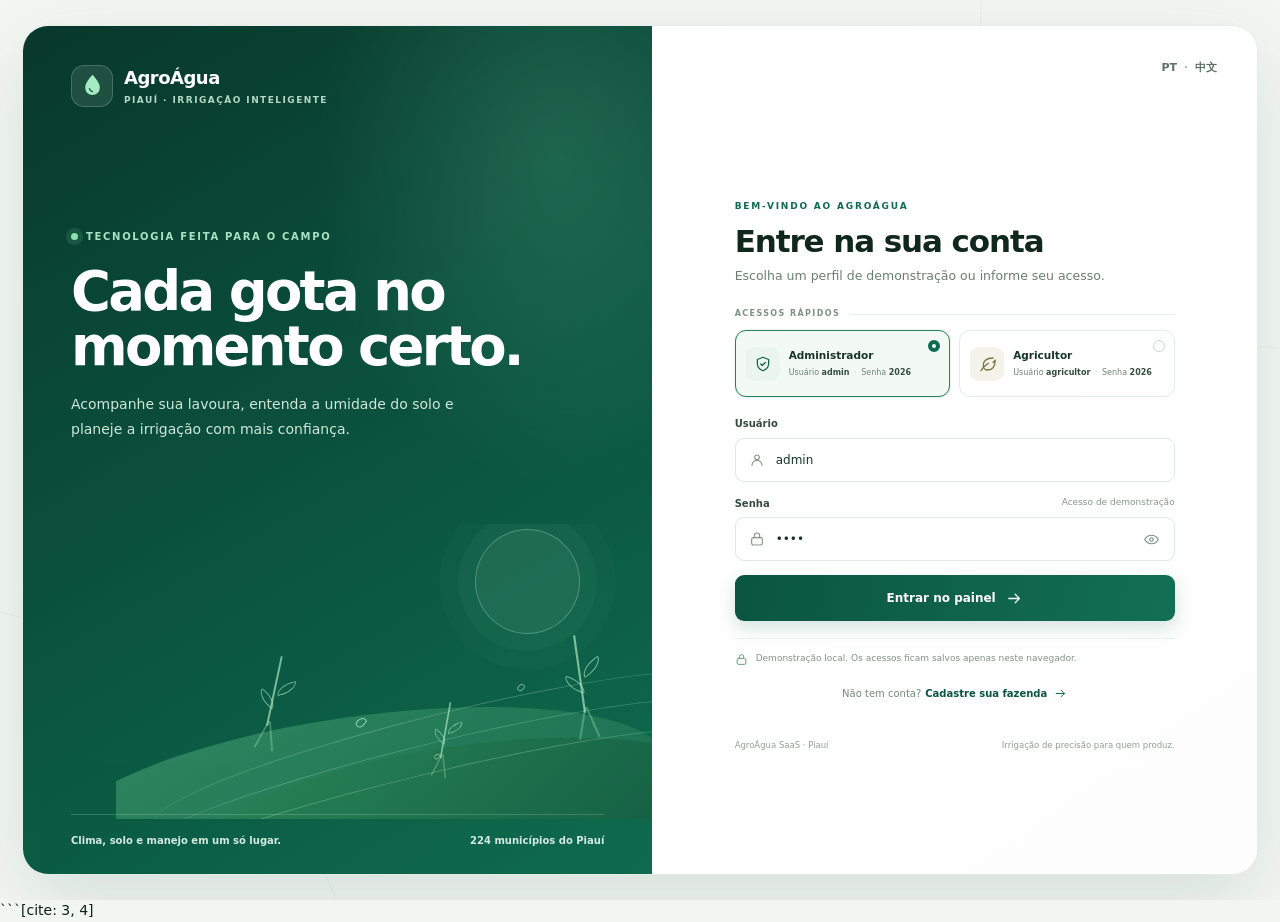
==== commit 3cc13d3e: "Remove deployment instructions from index.html Removed instructions for committing and deploying the" ====
--- a/html/index.html
+++ b/html/index.html
@@ -324,7 +324,3 @@
 </body>
 </html>
 ```[cite: 3, 4]
-
-### Próximo passo rápido
-* Faça o *commit* e *push* desse `html/index.html` no GitHub, aguarde o *deploy* na Vercel terminar e abra `[https://agro-agua-tau.vercel.app/](https://agro-agua-tau.vercel.app/)` com `Ctrl + F5`.
-* Se ao clicar em **Entrar no painel** ou **Cadastre sua fazenda** ainda não abrir o painel, abra o `F12` → **Console** e me diga se aparece algum erro em vermelho para eu ajustar o JavaScript direto no ponto exato.
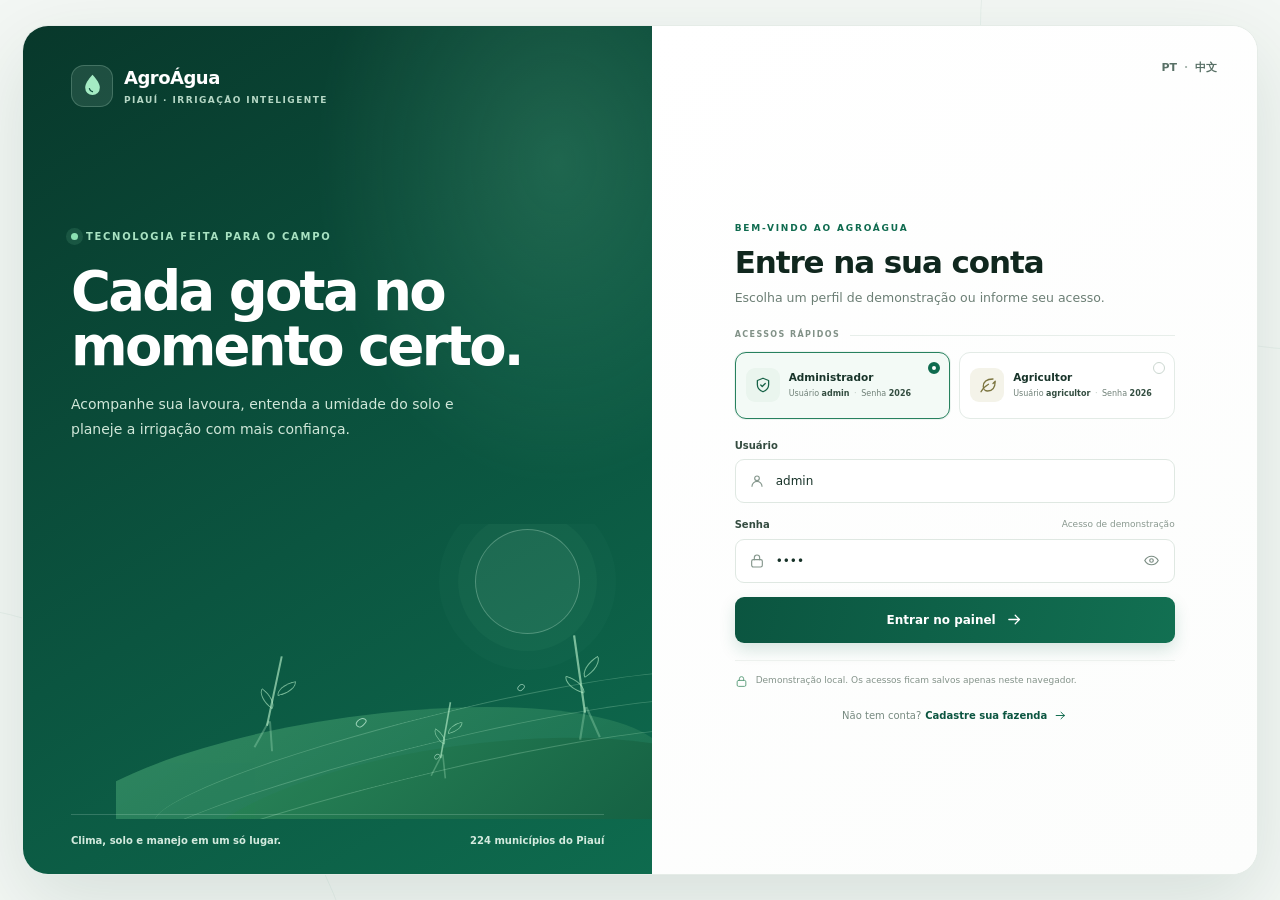
==== commit 34f12625: "Update index.html" ====
--- a/html/index.html
+++ b/html/index.html
@@ -11,6 +11,8 @@
 <link rel="stylesheet" href="/assets/css/agroia.css">
 </head>
 <body>
+
+<div id="toast" class="toast" role="status" aria-live="polite"></div>
 
 <section class="auth-screen" id="authScreen" aria-labelledby="authTitle">
   <div class="auth-orbit auth-orbit-one"></div>
@@ -90,237 +92,4 @@
           <div class="register-planting-list" id="registerPlantings"></div>
           <button class="auth-submit register-submit" type="submit"><span data-i18n="Criar conta e acessar">Criar conta e acessar</span><svg viewBox="0 0 24 24" fill="none" stroke="currentColor" stroke-width="1.8" stroke-linecap="round" stroke-linejoin="round" aria-hidden="true"><path d="M4 12h15m0 0-6-6m6 6-6 6"/></svg></button>
         </form>
-        <div class="auth-security"><svg viewBox="0 0 24 24" fill="none" stroke="currentColor" stroke-width="1.7" stroke-linecap="round" stroke-linejoin="round" aria-hidden="true"><rect x="4" y="10" width="16" height="11" rx="2.5"/><path d="M8 10V7a4 4 0 0 1 8 0v3"/></svg><span data-i18n="Cadastro de demonstração salvo neste navegador.">Cadastro de demonstração salvo neste navegador.</span></div>
-      </div>
-      <div class="auth-main-foot"><span>AgroÁgua SaaS · Piauí</span><span data-i18n="Irrigação de precisão para quem produz.">Irrigação de precisão para quem produz.</span></div>
-    </main>
-  </div>
-</section>
-
-<svg style="position:absolute;width:0;height:0;overflow:hidden" aria-hidden="true">
-  <symbol id="i-grid" viewBox="0 0 24 24" fill="none" stroke="currentColor" stroke-width="1.8" stroke-linecap="round" stroke-linejoin="round"><rect x="3" y="3" width="7" height="7" rx="1.5"/><rect x="14" y="3" width="7" height="7" rx="1.5"/><rect x="3" y="14" width="7" height="7" rx="1.5"/><rect x="14" y="14" width="7" height="7" rx="1.5"/></symbol>
-  <symbol id="i-calc" viewBox="0 0 24 24" fill="none" stroke="currentColor" stroke-width="1.8" stroke-linecap="round" stroke-linejoin="round"><rect x="5" y="2.5" width="14" height="19" rx="2.5"/><path d="M8.5 7h7M8.5 12h.01M12 12h.01M15.5 12h.01M8.5 16h.01M12 16h.01M15.5 16h.01"/></symbol>
-  <symbol id="i-layers" viewBox="0 0 24 24" fill="none" stroke="currentColor" stroke-width="1.8" stroke-linecap="round" stroke-linejoin="round"><path d="m12 3 9 5-9 5-9-5 9-5Z"/><path d="m3 12 9 5 9-5"/><path d="m3 16 9 5 9-5"/></symbol>
-  <symbol id="i-database" viewBox="0 0 24 24" fill="none" stroke="currentColor" stroke-width="1.8" stroke-linecap="round" stroke-linejoin="round"><ellipse cx="12" cy="5.5" rx="8" ry="3.2"/><path d="M4 5.5v6c0 1.8 3.6 3.2 8 3.2s8-1.4 8-3.2v-6"/><path d="M4 11.5v6c0 1.8 3.6 3.2 8 3.2s8-1.4 8-3.2v-6"/></symbol>
-  <symbol id="i-calendar" viewBox="0 0 24 24" fill="none" stroke="currentColor" stroke-width="1.8" stroke-linecap="round" stroke-linejoin="round"><rect x="3" y="5" width="18" height="16" rx="2.5"/><path d="M8 3v4M16 3v4M3 10h18"/></symbol>
-  <symbol id="i-cloud" viewBox="0 0 24 24" fill="none" stroke="currentColor" stroke-width="1.8" stroke-linecap="round" stroke-linejoin="round"><path d="M17.5 19a4.5 4.5 0 0 0 .4-9A6 6 0 0 0 6.3 9.5 4 4 0 0 0 7 17.5"/><path d="M12 12v6M9.5 15.5 12 18l2.5-2.5"/></symbol>
-  <symbol id="i-chart" viewBox="0 0 24 24" fill="none" stroke="currentColor" stroke-width="1.8" stroke-linecap="round" stroke-linejoin="round"><path d="M4 20V10M10 20V4M16 20v-7M22 20H2"/></symbol>
-  <symbol id="i-shield" viewBox="0 0 24 24" fill="none" stroke="currentColor" stroke-width="1.8" stroke-linecap="round" stroke-linejoin="round"><path d="M12 3 5 6v5c0 5 3 8.5 7 10 4-1.5 7-5 7-10V6l-7-3Z"/><path d="m9 12 2 2 4-4"/></symbol>
-  <symbol id="i-settings" viewBox="0 0 24 24" fill="none" stroke="currentColor" stroke-width="1.8" stroke-linecap="round" stroke-linejoin="round"><circle cx="12" cy="12" r="3"/><path d="M19.4 15a1.7 1.7 0 0 0 .3 1.9l.1.1a2 2 0 1 1-2.8 2.8l-.1-.1a1.7 1.7 0 0 0-1.9-.3 1.7 1.7 0 0 0-1 1.5V21a2 2 0 1 1-4 0v-.1a1.7 1.7 0 0 0-1.1-1.5 1.7 1.7 0 0 0-1.9.3l-.1.1a2 2 0 1 1-2.8-2.8l.1-.1a1.7 1.7 0 0 0 .3-1.9 1.7 1.7 0 0 0-1.5-1H3a2 2 0 1 1 0-4h.1a1.7 1.7 0 0 0 1.5-1.1 1.7 1.7 0 0 0-.3-1.9l-.1-.1a2 2 0 1 1 2.8-2.8l.1.1a1.7 1.7 0 0 0 1.9.3H9a1.7 1.7 0 0 0 1-1.5V3a2 2 0 1 1 4 0v.1a1.7 1.7 0 0 0 1 1.5 1.7 1.7 0 0 0 1.9-.3l.1-.1a2 2 0 1 1 2.8 2.8l-.1.1a1.7 1.7 0 0 0-.3 1.9V9a1.7 1.7 0 0 0 1.5 1H21a2 2 0 1 1 0 4h-.1a1.7 1.7 0 0 0-1.5 1Z"/></symbol>
-  <symbol id="i-search" viewBox="0 0 24 24" fill="none" stroke="currentColor" stroke-width="1.9" stroke-linecap="round"><circle cx="11" cy="11" r="7"/><path d="m21 21-4.3-4.3"/></symbol>
-  <symbol id="i-menu" viewBox="0 0 24 24" fill="none" stroke="currentColor" stroke-width="2" stroke-linecap="round"><path d="M4 7h16M4 12h16M4 17h16"/></symbol>
-  <symbol id="i-chev" viewBox="0 0 24 24" fill="none" stroke="currentColor" stroke-width="2" stroke-linecap="round"><path d="m6 9 6 6 6-6"/></symbol>
-  <symbol id="i-pin" viewBox="0 0 24 24" fill="none" stroke="currentColor" stroke-width="1.8" stroke-linecap="round" stroke-linejoin="round"><path d="M20 10c0 5-8 11-8 11S4 15 4 10a8 8 0 1 1 16 0Z"/><circle cx="12" cy="10" r="2.7"/></symbol>
-  <symbol id="i-user" viewBox="0 0 24 24" fill="none" stroke="currentColor" stroke-width="1.8" stroke-linecap="round" stroke-linejoin="round"><circle cx="12" cy="8" r="3.6"/><path d="M4.5 20a7.5 7.5 0 0 1 15 0"/></symbol>
-  <symbol id="i-plus" viewBox="0 0 24 24" fill="none" stroke="currentColor" stroke-width="2" stroke-linecap="round"><path d="M12 5v14M5 12h14"/></symbol>
-  <symbol id="i-download" viewBox="0 0 24 24" fill="none" stroke="currentColor" stroke-width="1.8" stroke-linecap="round" stroke-linejoin="round"><path d="M12 3v12m0 0 4-4m-4 4-4-4M4 21h16"/></symbol>
-  <symbol id="i-trash" viewBox="0 0 24 24" fill="none" stroke="currentColor" stroke-width="1.8" stroke-linecap="round" stroke-linejoin="round"><path d="M3 6h18M8 6V4h8v2M6 6l1 15h10l1-15M10 11v6M14 11v6"/></symbol>
-  <symbol id="i-check" viewBox="0 0 24 24" fill="none" stroke="currentColor" stroke-width="2" stroke-linecap="round" stroke-linejoin="round"><path d="m5 12 4 4L19 6"/></symbol>
-  <symbol id="i-alert" viewBox="0 0 24 24" fill="none" stroke="currentColor" stroke-width="1.9" stroke-linecap="round" stroke-linejoin="round"><path d="M12 3 2.8 19h18.4L12 3Z"/><path d="M12 9v5M12 17.5h.01"/></symbol>
-  <symbol id="i-arrow-right" viewBox="0 0 24 24" fill="none" stroke="currentColor" stroke-width="2" stroke-linecap="round" stroke-linejoin="round"><path d="M4 12h16m0 0-6-6m6 6-6 6"/></symbol>
-  <symbol id="i-arrow-left" viewBox="0 0 24 24" fill="none" stroke="currentColor" stroke-width="2" stroke-linecap="round" stroke-linejoin="round"><path d="M20 12H4m0 0 6-6m-6 6 6 6"/></symbol>
-  <symbol id="i-x" viewBox="0 0 24 24" fill="none" stroke="currentColor" stroke-width="2" stroke-linecap="round"><path d="m6 6 12 12M18 6 6 18"/></symbol>
-  <symbol id="i-refresh" viewBox="0 0 24 24" fill="none" stroke="currentColor" stroke-width="1.8" stroke-linecap="round" stroke-linejoin="round"><path d="M20 11a8 8 0 1 0-2.3 6.3M20 5v6h-6"/></symbol>
-  <symbol id="i-drop" viewBox="0 0 24 24" fill="none" stroke="currentColor" stroke-width="1.8" stroke-linecap="round" stroke-linejoin="round"><path d="M12 3c4 4.6 6 8 6 10.8A6 6 0 0 1 6 13.8C6 11 8 7.6 12 3Z"/></symbol>
-  <symbol id="i-leaf" viewBox="0 0 24 24" fill="none" stroke="currentColor" stroke-width="1.8" stroke-linecap="round" stroke-linejoin="round"><path d="M4 20c0-8 5-14 16-16 0 10-5 15-12 15-2 0-4-1-4-1Z"/><path d="M4 20c2-5 6-8 11-10"/></symbol>
-  <symbol id="i-sun" viewBox="0 0 24 24" fill="none" stroke="currentColor" stroke-width="1.8" stroke-linecap="round"><circle cx="12" cy="12" r="4"/><path d="M12 2v2M12 20v2M2 12h2M20 12h2M4.9 4.9l1.4 1.4M17.7 17.7l1.4 1.4M19.1 4.9l-1.4 1.4M6.3 17.7l-1.4 1.4"/></symbol>
-  <symbol id="i-map" viewBox="0 0 24 24" fill="none" stroke="currentColor" stroke-width="1.8" stroke-linecap="round" stroke-linejoin="round"><path d="m9 4-6 2v14l6-2 6 2 6-2V4l-6 2-6-2Z"/><path d="M9 4v14M15 6v14"/></symbol>
-  <symbol id="i-history" viewBox="0 0 24 24" fill="none" stroke="currentColor" stroke-width="1.8" stroke-linecap="round" stroke-linejoin="round"><path d="M3 12a9 9 0 1 0 3-6.7M3 4v5h5"/><path d="M12 7v5l3 2"/></symbol>
-  <symbol id="i-sliders" viewBox="0 0 24 24" fill="none" stroke="currentColor" stroke-width="1.8" stroke-linecap="round"><path d="M4 6h10M18 6h2M4 12h4M12 12h8M4 18h10M18 18h2"/><circle cx="16" cy="6" r="2"/><circle cx="10" cy="12" r="2"/><circle cx="16" cy="18" r="2"/></symbol>
-  <symbol id="i-info" viewBox="0 0 24 24" fill="none" stroke="currentColor" stroke-width="1.8" stroke-linecap="round"><circle cx="12" cy="12" r="9"/><path d="M12 11v6M12 7h.01"/></symbol>
-  <symbol id="i-lock" viewBox="0 0 24 24" fill="none" stroke="currentColor" stroke-width="1.9" stroke-linecap="round" stroke-linejoin="round"><rect x="4" y="10" width="16" height="11" rx="2.5"/><path d="M8 10V7a4 4 0 0 1 8 0v3"/></symbol>
-  <symbol id="i-print" viewBox="0 0 24 24" fill="none" stroke="currentColor" stroke-width="1.8" stroke-linecap="round" stroke-linejoin="round"><path d="M6 9V3h12v6M6 18H4a2 2 0 0 1-2-2v-4a2 2 0 0 1 2-2h16a2 2 0 0 1 2 2v4a2 2 0 0 1-2 2h-2"/><rect x="6" y="14" width="12" height="7" rx="1"/></symbol>
-  <symbol id="i-wifi" viewBox="0 0 24 24" fill="none" stroke="currentColor" stroke-width="1.8" stroke-linecap="round" stroke-linejoin="round"><path d="M2.5 8.5a15 15 0 0 1 19 0M5.5 12a10.5 10.5 0 0 1 13 0M8.5 15.5a6 6 0 0 1 7 0"/><circle cx="12" cy="19" r="1" fill="currentColor"/></symbol>
-  <symbol id="i-battery" viewBox="0 0 24 24" fill="none" stroke="currentColor" stroke-width="1.8" stroke-linecap="round" stroke-linejoin="round"><rect x="2" y="7" width="17" height="10" rx="2"/><path d="M22 10v4"/><path d="M5 10h8v4H5z" fill="currentColor" stroke="none"/></symbol>
-  <symbol id="i-money" viewBox="0 0 24 24" fill="none" stroke="currentColor" stroke-width="1.8" stroke-linecap="round" stroke-linejoin="round"><rect x="2.5" y="6" width="19" height="12" rx="2.5"/><circle cx="12" cy="12" r="2.6"/><path d="M6 9v6M18 9v6"/></symbol>
-  <symbol id="i-chip" viewBox="0 0 24 24" fill="none" stroke="currentColor" stroke-width="1.8" stroke-linecap="round" stroke-linejoin="round"><rect x="6" y="6" width="12" height="12" rx="2"/><rect x="9.5" y="9.5" width="5" height="5" rx="1"/><path d="M9 2.5V6M15 2.5V6M9 18v3.5M15 18v3.5M2.5 9H6M2.5 15H6M18 9h3.5M18 15h3.5"/></symbol>
-</svg>
-
-<div class="app auth-locked" id="app" aria-hidden="true">
-
-  <!-- ================= SIDEBAR ================= -->
-  <aside class="sidebar" id="sidebar" aria-label="Navegação principal">
-    <div class="brand">
-      <svg viewBox="0 0 48 48" fill="none" aria-hidden="true">
-        <rect width="48" height="48" rx="13" fill="#08382b"/>
-        <path d="M24 10c5.5 6.2 8.5 11 8.5 15.4A8.5 8.5 0 0 1 24 34a8.5 8.5 0 0 1-8.5-8.6C15.5 21 18.5 16.2 24 10Z" fill="#7fe0b0"/>
-        <path d="M24 20c2.6 2.9 3.9 5.1 3.9 7.1a3.9 3.9 0 0 1-7.8 0c0-2 1.3-4.2 3.9-7.1Z" fill="#08382b"/>
-        <path d="M30 36c3-1.2 5.4-3.2 7-6" stroke="#7fe0b0" stroke-width="2.2" stroke-linecap="round"/>
-      </svg>
-      <div class="brand-name">AgroÁgua<span data-i18n="SaaS de irrigação">SaaS de irrigação</span></div>
-    </div>
-
-    <nav class="nav">
-      <div class="nav-group">
-        <span class="nav-label" data-i18n="Operação">Operação</span>
-        <button class="nav-btn active" data-route="automation"><svg><use href="#i-chip"/></svg><span data-i18n="Automação ESP32">Automação ESP32</span></button>
-        <button class="nav-btn" data-route="overview"><svg><use href="#i-grid"/></svg><span data-i18n="Visão geral">Visão geral</span></button>
-        <button class="nav-btn" data-route="calculator"><svg><use href="#i-calc"/></svg><span data-i18n="Calculadora">Calculadora</span></button>
-      </div>
-      <div class="nav-group">
-        <span class="nav-label" data-i18n="Análise">Análise</span>
-        <button class="nav-btn" data-route="data"><svg><use href="#i-database"/></svg><span data-i18n="Base de dados">Base de dados</span></button>
-      </div>
-      <div class="nav-group" id="adminNavGroup" hidden>
-        <span class="nav-label" data-i18n="Gestão">Gestão</span>
-        <button class="nav-btn" data-route="admin"><svg><use href="#i-shield"/></svg><span data-i18n="Agricultores e fazendas">Agricultores e fazendas</span></button>
-      </div>
-    </nav>
-
-    <div class="sidebar-foot">
-      <div class="side-city">
-        <div class="k" data-i18n="Município ativo">Município ativo</div>
-        <div class="v" id="sideCityName">Teresina</div>
-        <div class="m" id="sideCityMeta">PI · 866.300 hab</div>
-      </div>
-      <div class="plan-card" id="planCard"></div>
-      <div class="side-version"><span>v3.0 · 2026</span><span data-i18n="demo SaaS">demo SaaS</span></div>
-    </div>
-  </aside>
-  <div class="sidebar-backdrop" id="sidebarBackdrop"></div>
-
-  <div class="main">
-    <!-- ================= TOPBAR ================= -->
-    <header class="topbar">
-      <button class="menu-btn" id="menuBtn" aria-label="Abrir menu"><svg width="18" height="18"><use href="#i-menu"/></svg></button>
-      <div class="crumb">
-        <span class="eyebrow" id="pageEyebrow">Operação</span>
-        <strong id="pageTitle">Visão geral</strong>
-      </div>
-      <div class="top-actions">
-        <button class="lang-btn" id="langBtn" title="Idioma / 语言">PT</button>
-        <button class="city-btn" id="cityBtn" title="Trocar município">
-          <svg><use href="#i-pin"/></svg>
-          <span class="name" id="cityBtnName">Teresina</span>
-          <span class="uf">PI</span>
-          <svg class="chev"><use href="#i-chev"/></svg>
-        </button>
-        <div class="weather-pill" id="weatherPill"><span class="dot"></span><span class="label" id="weatherLabel">Clima</span><span class="temp" id="weatherTemp">—</span></div>
-        <button class="user-btn" id="userBtn" title="Planos e conta">
-          <span class="user-avatar">P</span>
-          <span class="meta"><span class="role" id="userRole">Plano Produtor</span><span class="nm" id="userName">Fazenda Boa Vista</span></span>
-        </button>
-        <button class="auth-logout" id="logoutBtn" type="button" title="Sair da conta" aria-label="Sair da conta"><svg viewBox="0 0 24 24" fill="none" stroke="currentColor" stroke-width="1.8" stroke-linecap="round" stroke-linejoin="round" aria-hidden="true"><path d="M10 17l5-5-5-5M15 12H3"/><path d="M12 3h5a2 2 0 0 1 2 2v14a2 2 0 0 1-2 2h-5"/></svg></button>
-      </div>
-    </header>
-
-    <main class="content" id="content">
-
-      <!-- ============================================================
-           VISÃO GERAL
-           ============================================================ -->
-      <section class="view" id="view-overview">
-        <div class="page-head">
-          <div>
-            <div class="eyebrow" data-i18n="Painel do produtor">Painel do produtor</div>
-            <h1 id="ovTitle">Visão geral</h1>
-            <p class="sub" id="ovSub">Sensores de solo, previsão do tempo e recomendação de irrigação em um só lugar.</p>
-          </div>
-          <div class="page-actions">
-            <span class="data-version" id="ovDate"></span>
-            <button class="btn btn-ghost" id="printDashboard"><svg><use href="#i-print"/></svg><span data-i18n="Imprimir">Imprimir</span></button>
-            <button class="btn btn-secondary" id="refreshSensors"><svg><use href="#i-refresh"/></svg><span data-i18n="Atualizar sensores">Atualizar sensores</span></button>
-            <button class="btn btn-primary" data-route="calculator"><svg><use href="#i-calc"/></svg><span data-i18n="Calcular irrigação">Calcular irrigação</span></button>
-          </div>
-        </div>
-
-        <div id="ovAlert"></div>
-        <div id="planUpsell"></div>
-
-        <div class="grid g5" id="ovKpis"></div>
-
-        <div class="grid overview-main mt14">
-          <div class="card">
-            <div class="card-head">
-              <div><h2 data-i18n="Recomendação de irrigação">Recomendação de irrigação</h2><p data-i18n="Baseada na umidade do solo, cultura e clima local">Baseada na umidade do solo, cultura e clima local</p></div>
-              <span class="badge green"><span class="dot"></span><span data-i18n="Sensores online">Sensores online</span></span>
-            </div>
-            <div class="card-body" id="recHero"></div>
-            <div class="rec-list" id="recList"></div>
-          </div>
-
-          <div class="card">
-            <div class="card-head">
-              <div><h2 data-i18n="Saúde do solo">Saúde do solo</h2><p id="soilAreaName" data-i18n="Selecione uma área">Selecione uma área</p></div>
-              <span class="badge" id="soilStatus">—</span>
-            </div>
-            <div class="card-body" id="soilBody"></div>
-          </div>
-        </div>
-
-        <div class="grid dash-three mt14">
-          <div class="card">
-            <div class="card-head">
-              <div><h2 data-i18n="Tendência de umidade">Tendência de umidade</h2><p id="trendSub" data-i18n="Projeção de 7 dias">Projeção de 7 dias</p></div>
-              <span class="badge blue" data-i18n="7 dias">7 dias</span>
-            </div>
-            <div class="card-body" id="trendBody"></div>
-          </div>
-          <div class="card">
-            <div class="card-head">
-              <div><h2 data-i18n="Previsão de 7 dias">Previsão de 7 dias</h2><p id="weatherSub" data-i18n="Chuva e evapotranspiração da sua região">Chuva e evapotranspiração da sua região</p></div>
-              <span class="badge blue" id="weatherBadge" data-i18n="Clima">Clima</span>
-            </div>
-            <div class="card-body"><div class="weather-strip" id="weatherStrip"></div><div class="weather-foot" id="weatherFoot"></div></div>
-          </div>
-          <div class="card">
-            <div class="card-head">
-              <div><h2 data-i18n="Economia com irrigação de precisão">Economia com irrigação de precisão</h2><p data-i18n="Comparação com o método tradicional · todas as áreas do plano">Comparação com o método tradicional · todas as áreas do plano</p></div>
-              <span class="badge green"><span class="dot"></span><span data-i18n="Mensal">Mensal</span></span>
-            </div>
-            <div class="card-body" id="savingsBody"></div>
-          </div>
-        </div>
-
-        <div class="grid g2 mt14">
-          <div class="card">
-            <div class="card-head">
-              <div><h2 data-i18n="Balanço hídrico">Balanço hídrico</h2><p id="balanceSub" data-i18n="Demanda da cultura × chuva prevista">Demanda da cultura × chuva prevista</p></div>
-              <span class="badge blue" data-i18n="7 dias">7 dias</span>
-            </div>
-            <div class="card-body" id="balanceBody"></div>
-          </div>
-          <div class="card">
-            <div class="card-head">
-              <div><h2 data-i18n="Últimas irrigações">Últimas irrigações</h2><p data-i18n="Histórico recente do plano">Histórico recente do plano</p></div>
-              <span class="badge gray" id="historyCount"></span>
-            </div>
-            <div class="card-body" id="historyBody"></div>
-          </div>
-        </div>
-
-        <div class="card mt14">
-          <div class="card-head">
-            <div><h2 data-i18n="Suas áreas monitoradas">Suas áreas monitoradas</h2><p id="areasSub" data-i18n="Umidade do solo e recomendação por área">Umidade do solo e recomendação por área</p></div>
-            <button class="btn btn-secondary btn-sm" data-route="calculator"><svg><use href="#i-plus"/></svg><span data-i18n="Nova área">Nova área</span></button>
-          </div>
-          <div class="table-wrap">
-            <table>
-              <thead><tr>
-                <th data-i18n="Área">Área</th><th data-i18n="Cultura">Cultura</th><th data-i18n="Sistema">Sistema</th><th class="t-right" data-i18n="Umidade">Umidade</th><th data-i18n="Status">Status</th><th data-i18n="Recomendação">Recomendação</th><th class="t-right" data-i18n="Ações">Ações</th>
-              </tr></thead>
-              <tbody id="areasBody"></tbody>
-            </table>
-          </div>
-        </div>
-
-        <div class="data-strip mt14">
-          <div class="ds-left"><span class="ds-dot"></span><div><b data-i18n="Dados oficiais">Dados oficiais</b><span>IBGE · Jucepi · Embrapa · NASA POWER · Open-Meteo</span></div></div>
-          <button class="btn btn-secondary btn-sm" data-route="data"><svg><use href="#i-database"/></svg><span data-i18n="Ver base de dados">Ver base de dados</span></button>
-        </div>
-
-        <p class="src" data-i18n="Leituras de sensores simuladas para demonstração. Clima por Open-Meteo (ao vivo) ou climatologia NASA POWER 2001–2025 por município. Cálculos baseados em FAO-56. Valor da água economizada: R$ 0,50/m³.">Leituras de sensores simuladas para demonstração. Clima por Open-Meteo (ao vivo) ou climatologia NASA POWER 2001–2025 por município. Cálculos baseados em FAO-56. Valor da água economizada: R$ 0,50/m³.</p>
-      </section>
-    </main>
-  </div>
-</div>
-
-<script src="/dados/js/municipios_pi.js"></script>
-<script src="/dados/js/base_dados.js"></script>
-<script src="/assets/js/i18n.js"></script>
-<script src="/assets/js/saas.js"></script>
-<script src="/assets/js/app.js"></script>
-<script src="/assets/js/agroia.js"></script>
-</body>
-</html>
-```[cite: 3, 4]
+        <div class="auth-security"><svg viewBox="0 0 24 24" fill="none" stroke="currentColor" stroke-width="1.7" stroke-linecap="round" stroke-linejoin="round" aria-hidden="true"><rect x="4" y="10" width="16" height="11" rx="2.5"/><path d="M8 10V7a4 4 0 0 1 8 0v3"/></svg><span data-i18
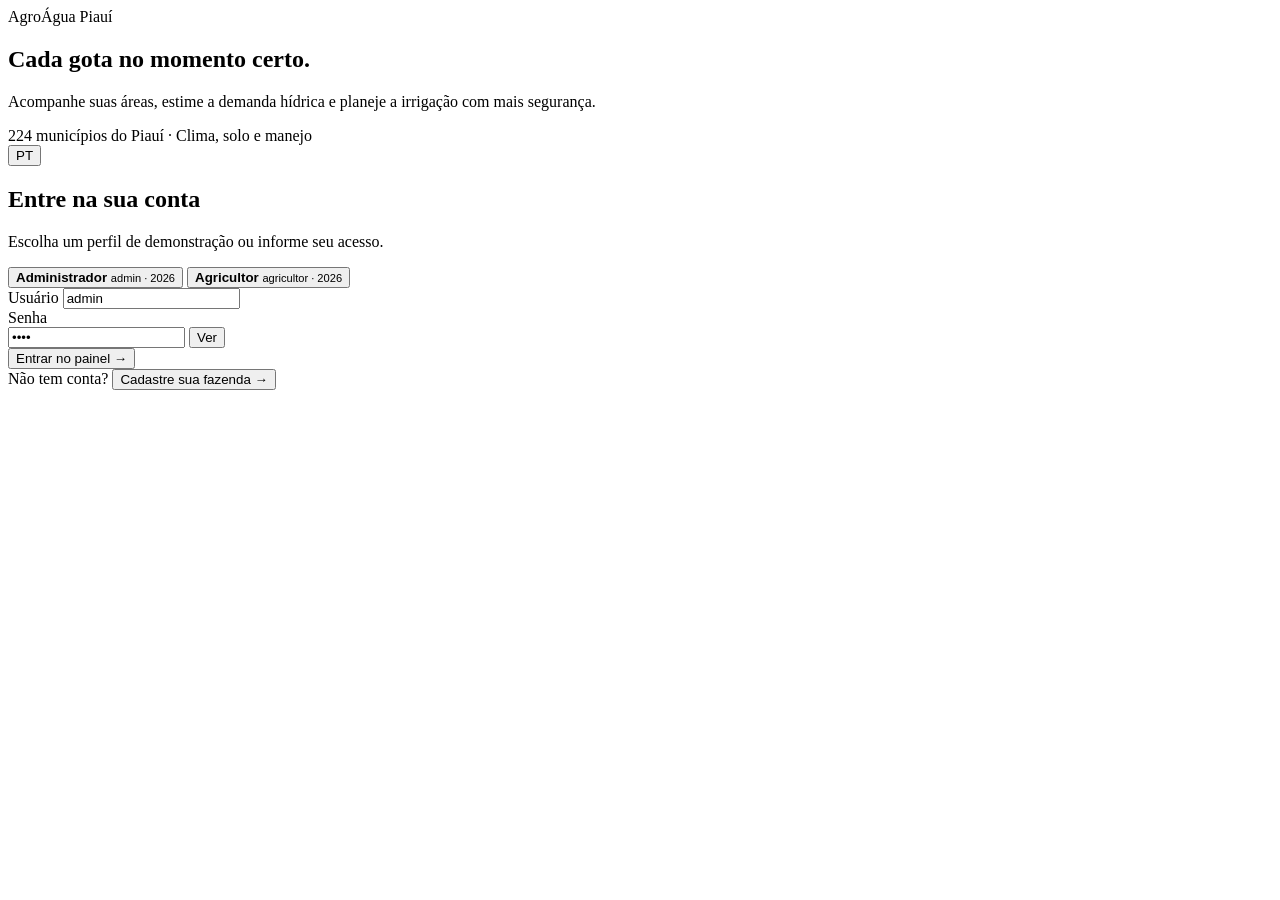
==== commit 9ef475c3: "Update print statement from 'Hello' to 'Goodbye'" ====
--- a/html/index.html
+++ b/html/index.html
@@ -1,95 +1,541 @@
 <!DOCTYPE html>
 <html lang="pt-BR">
 <head>
-<meta charset="utf-8">
-<meta name="viewport" content="width=device-width, initial-scale=1">
-<title>AgroÁgua — Irrigação de precisão</title>
-<meta name="description" content="SaaS de irrigação de precisão para pequenos e médios produtores: sensores de solo, recomendação de irrigação e melhor custo-benefício por cultura.">
-<link rel="icon" href="data:,">
-<link rel="stylesheet" href="/assets/css/app.css">
-<link rel="stylesheet" href="/assets/css/saas.css">
-<link rel="stylesheet" href="/assets/css/agroia.css">
+  <meta charset="UTF-8" />
+  <meta name="viewport" content="width=device-width, initial-scale=1.0" />
+  <title>AgroÁgua Piauí — Irrigação Inteligente</title>
+  <link rel="stylesheet" href="/assets/css/style.css" />
+  <style>
+    .auth-locked {
+      display: none !important;
+    }
+    .view {
+      display: none;
+    }
+    .view.active {
+      display: block;
+    }
+    .toast {
+      position: fixed;
+      right: 18px;
+      bottom: 18px;
+      z-index: 9999;
+      padding: 10px 14px;
+      border-radius: 10px;
+      background: #14532d;
+      color: #fff;
+      font-size: 14px;
+      opacity: 0;
+      pointer-events: none;
+      transform: translateY(8px);
+      transition: opacity 0.2s ease, transform 0.2s ease;
+    }
+    .toast.show {
+      opacity: 1;
+      transform: translateY(0);
+    }
+    .toast.error {
+      background: #991b1b;
+    }
+    .step-pane {
+      display: none;
+    }
+    .step-pane.active {
+      display: block;
+    }
+    #authError {
+      display: none;
+    }
+    #authError.show {
+      display: block;
+    }
+    #registerError {
+      display: none;
+    }
+    #registerError.show {
+      display: block;
+    }
+  </style>
 </head>
 <body>
-
-<div id="toast" class="toast" role="status" aria-live="polite"></div>
-
-<section class="auth-screen" id="authScreen" aria-labelledby="authTitle">
-  <div class="auth-orbit auth-orbit-one"></div>
-  <div class="auth-orbit auth-orbit-two"></div>
-  <div class="auth-layout">
-    <aside class="auth-story">
-      <a class="auth-brand" href="#" aria-label="AgroÁgua">
-        <span class="auth-brand-mark"><svg viewBox="0 0 48 48" fill="none" aria-hidden="true"><path d="M24 5c7.8 9.1 13 15.8 13 23a13 13 0 1 1-26 0C11 20.8 16.2 14.1 24 5Z" fill="currentColor"/><path d="M18.5 29.5c.7 3.1 2.7 5 5.5 5.5" stroke="#0b4938" stroke-width="2.2" stroke-linecap="round"/></svg></span>
-        <span>AgroÁgua<small>Piauí · irrigação inteligente</small></span>
-      </a>
-      <div class="auth-story-copy">
-        <span class="auth-kicker"><i></i><span data-i18n="Tecnologia feita para o campo">Tecnologia feita para o campo</span></span>
-        <h2 data-i18n="Cada gota no momento certo.">Cada gota no momento certo.</h2>
-        <p data-i18n="Acompanhe sua lavoura, entenda a umidade do solo e planeje a irrigação com mais confiança.">Acompanhe sua lavoura, entenda a umidade do solo e planeje a irrigação com mais confiança.</p>
+  <!-- Tela de Login / Cadastro -->
+  <section id="authScreen" class="auth-screen">
+    <div class="auth-wrap">
+      <div class="auth-brand-panel">
+        <div>
+          <span class="auth-badge">AgroÁgua Piauí</span>
+          <h1>Cada gota no momento certo.</h1>
+          <p>Acompanhe suas áreas, estime a demanda hídrica e planeje a irrigação com mais segurança.</p>
+        </div>
+        <div class="auth-footer-note">224 municípios do Piauí · Clima, solo e manejo</div>
       </div>
-      <div class="auth-field-art" aria-hidden="true">
-        <div class="auth-sun"></div><div class="auth-hill auth-hill-back"></div><div class="auth-hill auth-hill-front"></div>
-        <div class="auth-row auth-row-a"></div><div class="auth-row auth-row-b"></div><div class="auth-row auth-row-c"></div>
-        <div class="auth-plant auth-plant-a"><i></i><b></b></div><div class="auth-plant auth-plant-b"><i></i><b></b></div><div class="auth-plant auth-plant-c"><i></i><b></b></div>
-        <span class="auth-water auth-water-a"></span><span class="auth-water auth-water-b"></span><span class="auth-water auth-water-c"></span>
+
+      <div class="auth-form-panel">
+        <div class="flex justify-end mb-3">
+          <button type="button" id="authLangBtn" class="btn btn-secondary btn-sm">PT</button>
+        </div>
+
+        <div id="authCard" class="auth-card">
+          <h2>Entre na sua conta</h2>
+          <p class="small muted">Escolha um perfil de demonstração ou informe seu acesso.</p>
+
+          <div id="authAccounts" class="auth-accounts mt-3">
+            <button type="button" class="auth-account selected" data-demo-user="admin" aria-pressed="true">
+              <span class="auth-account-info">
+                <strong>Administrador</strong>
+                <small>admin · 2026</small>
+              </span>
+              <span class="auth-radio"></span>
+            </button>
+            <button type="button" class="auth-account" data-demo-user="agricultor" aria-pressed="false">
+              <span class="auth-account-info">
+                <strong>Agricultor</strong>
+                <small>agricultor · 2026</small>
+              </span>
+              <span class="auth-radio"></span>
+            </button>
+          </div>
+
+          <form id="authForm" class="space-y-3 mt-4">
+            <div>
+              <label for="authUser" class="block small mb-1">Usuário</label>
+              <input id="authUser" type="text" value="admin" autocomplete="username" required />
+            </div>
+            <div>
+              <label for="authPass" class="block small mb-1">Senha</label>
+              <div class="flex gap-2">
+                <input id="authPass" type="password" value="2026" autocomplete="current-password" required />
+                <button type="button" id="authReveal" class="btn btn-secondary btn-sm" aria-pressed="false">Ver</button>
+              </div>
+            </div>
+            <div id="authError" class="alert danger small">Usuário ou senha inválidos.</div>
+            <button type="submit" class="btn btn-primary w-full">Entrar no painel →</button>
+          </form>
+
+          <div class="mt-4 small">
+            Não tem conta?
+            <button type="button" id="showRegisterBtn" class="btn-link">Cadastre sua fazenda →</button>
+          </div>
+        </div>
+
+        <div id="authRegistration" class="auth-card" hidden>
+          <div class="flex items-center justify-between gap-2 mb-3">
+            <h2>Cadastro da fazenda</h2>
+            <button type="button" id="backToLogin" class="btn btn-secondary btn-sm">Voltar ao login</button>
+          </div>
+
+          <form id="registerForm" class="space-y-3">
+            <div>
+              <label for="registerName" class="block small mb-1">Seu nome</label>
+              <input id="registerName" type="text" required />
+            </div>
+            <div>
+              <label for="registerFarm" class="block small mb-1">Nome da fazenda / propriedade</label>
+              <input id="registerFarm" type="text" required />
+            </div>
+            <div class="grid g2">
+              <div>
+                <label for="registerTreatment" class="block small mb-1">Tratamento</label>
+                <select id="registerTreatment">
+                  <option value="produtor(a)">Produtor(a)</option>
+                  <option value="produtor">Produtor</option>
+                  <option value="produtora">Produtora</option>
+                </select>
+              </div>
+              <div>
+                <label for="registerCity" class="block small mb-1">Município</label>
+                <select id="registerCity" required></select>
+              </div>
+            </div>
+            <div>
+              <label for="registerCommunity" class="block small mb-1">Comunidade / localidade</label>
+              <input id="registerCommunity" type="text" />
+            </div>
+            <div class="grid g2">
+              <div>
+                <label for="registerUsername" class="block small mb-1">Usuário</label>
+                <input id="registerUsername" type="text" required />
+              </div>
+              <div>
+                <label for="registerPassword" class="block small mb-1">Senha (mín. 6 caracteres)</label>
+                <input id="registerPassword" type="password" minlength="6" required />
+              </div>
+            </div>
+
+            <div class="space-y-2">
+              <div class="flex items-center justify-between">
+                <span class="small"><strong>Plantações iniciais</strong></span>
+                <button type="button" id="addPlanting" class="btn btn-secondary btn-sm">+ Adicionar plantação</button>
+              </div>
+              <div id="registerPlantings" class="space-y-2"></div>
+            </div>
+
+            <div id="registerError" class="alert danger small"></div>
+            <button type="submit" class="btn btn-primary w-full">Criar conta e entrar</button>
+          </form>
+        </div>
       </div>
-      <div class="auth-story-foot"><span data-i18n="Clima, solo e manejo em um só lugar.">Clima, solo e manejo em um só lugar.</span><span>224 municípios do Piauí</span></div>
+    </div>
+  </section>
+
+  <!-- Aplicação principal -->
+  <div id="app" class="app auth-locked" aria-hidden="true">
+    <div id="sidebarBackdrop" class="sidebar-backdrop"></div>
+
+    <aside id="sidebar" class="sidebar">
+      <div class="side-top">
+        <strong>AgroÁgua</strong>
+        <span id="sideCityName" class="small muted">Teresina</span>
+        <div id="sideCityMeta" class="tiny muted">PI · —</div>
+      </div>
+
+      <nav class="side-nav">
+        <button type="button" class="nav-btn active" data-route="overview">
+          <span>Visão geral</span>
+        </button>
+        <button type="button" class="nav-btn" data-route="calculator">
+          <span>Calculadora</span>
+        </button>
+        <button type="button" class="nav-btn" data-route="areas">
+          <span>Minhas áreas</span>
+          <span id="navAreasCount" class="badge">0</span>
+        </button>
+        <button type="button" class="nav-btn" data-route="agenda">
+          <span>Agenda</span>
+        </button>
+        <button type="button" class="nav-btn" data-route="climate">
+          <span>Clima &amp; municípios</span>
+        </button>
+        <button type="button" class="nav-btn" data-route="reports">
+          <span>Relatórios</span>
+        </button>
+        <button type="button" class="nav-btn" data-route="data">
+          <span>Base de dados</span>
+        </button>
+        <button type="button" class="nav-btn" data-route="automation">
+          <span>Automação ESP32</span>
+        </button>
+        <div id="adminNavGroup" hidden>
+          <button type="button" class="nav-btn" data-route="admin">
+            <span>Administração</span>
+          </button>
+        </div>
+      </nav>
+
+      <div id="planCard" class="plan-card"></div>
+
+      <div class="side-footer">
+        <div class="flex items-center gap-2">
+          <div id="userAvatar" class="avatar">A</div>
+          <div>
+            <div id="userName" class="small"><strong>Usuário</strong></div>
+            <div id="userRole" class="tiny muted">Acesso</div>
+          </div>
+        </div>
+        <button type="button" id="logoutBtn" class="btn btn-secondary btn-sm mt-2 w-full">Sair</button>
+      </div>
     </aside>
 
-    <main class="auth-main">
-      <button class="auth-language" id="authLangBtn" type="button" aria-label="Mudar idioma">PT <span>·</span> 中文</button>
-      <div class="auth-card" id="authCard">
-        <div class="auth-mobile-brand"><span class="auth-brand-mark"><svg viewBox="0 0 48 48" fill="none" aria-hidden="true"><path d="M24 5c7.8 9.1 13 15.8 13 23a13 13 0 1 1-26 0C11 20.8 16.2 14.1 24 5Z" fill="currentColor"/></svg></span><span>AgroÁgua</span></div>
-        <div class="auth-heading">
-          <span class="auth-eyebrow" data-i18n="BEM-VINDO AO AGROÁGUA">BEM-VINDO AO AGROÁGUA</span>
-          <h1 id="authTitle" data-i18n="Entre na sua conta">Entre na sua conta</h1>
-          <p data-i18n="Escolha um perfil de demonstração ou informe seu acesso.">Escolha um perfil de demonstração ou informe seu acesso.</p>
-        </div>
-
-        <div class="auth-demo-label"><span data-i18n="ACESSOS RÁPIDOS">ACESSOS RÁPIDOS</span><i></i></div>
-        <div class="auth-accounts" id="authAccounts" role="group" aria-label="Perfis de acesso rápido">
-          <button class="auth-account selected" type="button" data-demo-user="admin" aria-pressed="true">
-            <span class="auth-account-icon admin-icon"><svg viewBox="0 0 24 24" fill="none" stroke="currentColor" stroke-width="1.7" stroke-linecap="round" stroke-linejoin="round"><path d="M12 3 4.5 6v5.5c0 4.5 3.2 7.8 7.5 9.5 4.3-1.7 7.5-5 7.5-9.5V6L12 3Z"/><path d="m9 12 2 2 4-4"/></svg></span>
-            <span class="auth-account-info"><strong data-i18n="Administrador">Administrador</strong><small><span data-i18n="Usuário">Usuário</span> <b>admin</b> <span class="auth-credential-dot">·</span> <span data-i18n="Senha">Senha</span> <b>2026</b></small></span>
-            <span class="auth-radio"></span>
+    <div class="main-shell">
+      <header class="topbar">
+        <div class="flex items-center gap-3">
+          <button type="button" id="menuBtn" class="btn btn-secondary btn-sm">Menu</button>
+          <div>
+            <div id="pageEyebrow" class="tiny muted">Operação</div>
+            <h1 id="pageTitle" class="page-title">Visão geral</h1>
+          </div>
+        </div>
+
+        <div class="flex items-center gap-2 flex-wrap">
+          <button type="button" id="cityBtn" class="btn btn-secondary btn-sm" data-route="climate">
+            <span id="cityBtnName">Teresina</span>
           </button>
-          <button class="auth-account" type="button" data-demo-user="agricultor" aria-pressed="false">
-            <span class="auth-account-icon farmer-icon"><svg viewBox="0 0 24 24" fill="none" stroke="currentColor" stroke-width="1.7" stroke-linecap="round" stroke-linejoin="round"><path d="M20 4c-8 .2-13 3.8-13 10a6 6 0 0 0 6 6c6.2 0 9.8-5 10-13l-3 3"/><path d="M4 21c2-4 5-7 10-10"/></svg></span>
-            <span class="auth-account-info"><strong data-i18n="Agricultor">Agricultor</strong><small><span data-i18n="Usuário">Usuário</span> <b>agricultor</b> <span class="auth-credential-dot">·</span> <span data-i18n="Senha">Senha</span> <b>2026</b></small></span>
-            <span class="auth-radio"></span>
-          </button>
-        </div>
-
-        <form id="authForm" class="auth-form" novalidate>
-          <div class="auth-error" id="authError" role="alert" aria-live="polite" data-i18n="Usuário ou senha inválidos. Confira os dados e tente novamente.">Usuário ou senha inválidos. Confira os dados e tente novamente.</div>
-          <label for="authUser" data-i18n="Usuário">Usuário</label>
-          <div class="auth-input-wrap"><svg viewBox="0 0 24 24" fill="none" stroke="currentColor" stroke-width="1.7" stroke-linecap="round" stroke-linejoin="round" aria-hidden="true"><circle cx="12" cy="8" r="3.5"/><path d="M4.5 20a7.5 7.5 0 0 1 15 0"/></svg><input id="authUser" name="username" type="text" value="admin" autocomplete="username" spellcheck="false" required></div>
-          <div class="auth-password-label"><label for="authPass" data-i18n="Senha">Senha</label><span data-i18n="Acesso de demonstração">Acesso de demonstração</span></div>
-          <div class="auth-input-wrap"><svg viewBox="0 0 24 24" fill="none" stroke="currentColor" stroke-width="1.7" stroke-linecap="round" stroke-linejoin="round" aria-hidden="true"><rect x="4" y="10" width="16" height="11" rx="2.5"/><path d="M8 10V7a4 4 0 0 1 8 0v3"/></svg><input id="authPass" name="password" type="password" value="2026" autocomplete="current-password" required><button class="auth-reveal" id="authReveal" type="button" aria-label="Mostrar senha" aria-pressed="false"><svg viewBox="0 0 24 24" fill="none" stroke="currentColor" stroke-width="1.7" stroke-linecap="round" stroke-linejoin="round" aria-hidden="true"><path d="M2.5 12s3.3-6 9.5-6 9.5 6 9.5 6-3.3 6-9.5 6-9.5-6-9.5-6Z"/><circle cx="12" cy="12" r="2.5"/></svg></button></div>
-          <button class="auth-submit" type="submit"><span data-i18n="Entrar no painel">Entrar no painel</span><svg viewBox="0 0 24 24" fill="none" stroke="currentColor" stroke-width="1.8" stroke-linecap="round" stroke-linejoin="round" aria-hidden="true"><path d="M4 12h15m0 0-6-6m6 6-6 6"/></svg></button>
-        </form>
-
-        <div class="auth-security"><svg viewBox="0 0 24 24" fill="none" stroke="currentColor" stroke-width="1.7" stroke-linecap="round" stroke-linejoin="round" aria-hidden="true"><rect x="4" y="10" width="16" height="11" rx="2.5"/><path d="M8 10V7a4 4 0 0 1 8 0v3"/></svg><span data-i18n="Demonstração local. Os acessos ficam salvos apenas neste navegador.">Demonstração local. Os acessos ficam salvos apenas neste navegador.</span></div>
-        <button class="auth-register-link" id="showRegisterBtn" type="button"><span data-i18n="Não tem conta?">Não tem conta?</span> <strong data-i18n="Cadastre sua fazenda">Cadastre sua fazenda</strong><svg viewBox="0 0 24 24" fill="none" stroke="currentColor" stroke-width="1.8" stroke-linecap="round" stroke-linejoin="round" aria-hidden="true"><path d="M4 12h15m0 0-6-6m6 6-6 6"/></svg></button>
-      </div>
-      <div class="auth-registration" id="authRegistration" hidden>
-        <button class="auth-back" id="backToLogin" type="button"><svg viewBox="0 0 24 24" fill="none" stroke="currentColor" stroke-width="1.8" stroke-linecap="round" stroke-linejoin="round" aria-hidden="true"><path d="M20 12H5m0 0 6 6m-6-6 6-6"/></svg><span data-i18n="Voltar ao login">Voltar ao login</span></button>
-        <div class="auth-heading register-heading"><span class="auth-eyebrow" data-i18n="CADASTRO DO AGRICULTOR">CADASTRO DO AGRICULTOR</span><h1 data-i18n="Cadastre sua fazenda">Cadastre sua fazenda</h1><p data-i18n="Crie seu acesso e informe onde ficam suas plantações.">Crie seu acesso e informe onde ficam suas plantações.</p></div>
-        <form id="registerForm" class="register-form" novalidate>
-          <div class="auth-error" id="registerError" role="alert" aria-live="polite"></div>
-          <div class="register-grid">
-            <div class="register-field register-wide"><label for="registerName" data-i18n="Seu nome">Seu nome</label><input id="registerName" type="text" autocomplete="name" maxlength="80" required></div>
-            <div class="register-field"><label for="registerFarm" data-i18n="Nome da fazenda">Nome da fazenda</label><input id="registerFarm" type="text" maxlength="80" placeholder="Ex.: Sítio Boa Vista" data-i18n-placeholder="Ex.: Sítio Boa Vista" required></div>
-            <div class="register-field"><label for="registerCity" data-i18n="Município">Município</label><select id="registerCity" required></select></div>
-            <div class="register-field register-wide"><label for="registerCommunity"><span data-i18n="Povoado ou comunidade">Povoado ou comunidade</span> <small data-i18n="opcional">opcional</small></label><input id="registerCommunity" type="text" maxlength="80" placeholder="Ex.: Povoado Lagoa Nova" data-i18n-placeholder="Ex.: Povoado Lagoa Nova"></div>
-            <div class="register-field register-wide"><label for="registerTreatment" data-i18n="Forma de tratamento no painel">Forma de tratamento no painel</label><select id="registerTreatment"><option value="produtor(a)" selected data-i18n="Produtor(a)">Produtor(a)</option><option value="produtor" data-i18n="Produtor">Produtor</option><option value="produtora" data-i18n="Produtora">Produtora</option></select></div>
-            <div class="register-field"><label for="registerUsername" data-i18n="Crie um usuário">Crie um usuário</label><input id="registerUsername" type="text" autocomplete="username" minlength="3" maxlength="24" spellcheck="false" placeholder="Ex.: maria.silva" data-i18n-placeholder="Ex.: maria.silva" required></div>
-            <div class="register-field"><label for="registerPassword" data-i18n="Crie uma senha">Crie uma senha</label><input id="registerPassword" type="password" autocomplete="new-password" minlength="6" required></div>
-          </div>
-
-          <div class="register-plantings-head"><div><h2 data-i18n="Suas plantações">Suas plantações</h2><p data-i18n="Adicione cada cultivo que deseja acompanhar.">Adicione cada cultivo que deseja acompanhar.</p></div><button class="register-add" id="addPlanting" type="button"><svg viewBox="0 0 24 24" fill="none" stroke="currentColor" stroke-width="2" stroke-linecap="round"><path d="M12 5v14M5 12h14"/></svg><span data-i18n="Adicionar">Adicionar</span></button></div>
-          <div class="register-planting-list" id="registerPlantings"></div>
-          <button class="auth-submit register-submit" type="submit"><span data-i18n="Criar conta e acessar">Criar conta e acessar</span><svg viewBox="0 0 24 24" fill="none" stroke="currentColor" stroke-width="1.8" stroke-linecap="round" stroke-linejoin="round" aria-hidden="true"><path d="M4 12h15m0 0-6-6m6 6-6 6"/></svg></button>
-        </form>
-        <div class="auth-security"><svg viewBox="0 0 24 24" fill="none" stroke="currentColor" stroke-width="1.7" stroke-linecap="round" stroke-linejoin="round" aria-hidden="true"><rect x="4" y="10" width="16" height="11" rx="2.5"/><path d="M8 10V7a4 4 0 0 1 8 0v3"/></svg><span data-i18
+          <div id="weatherPill" class="weather-pill">
+            <span id="weatherLabel">Clima médio</span>
+            <strong id="weatherTemp">28°C</strong>
+          </div>
+          <button type="button" id="refreshSensors" class="btn btn-secondary btn-sm">Atualizar</button>
+          <button type="button" id="langBtn" class="btn btn-secondary btn-sm">PT</button>
+        </div>
+      </header>
+
+      <main class="content">
+        <!-- Visão geral -->
+        <section id="view-overview" class="view active space-y-4">
+          <div class="flex items-center justify-between flex-wrap gap-2">
+            <p id="ovSub" class="small muted"></p>
+            <span id="ovDate" class="tiny muted"></span>
+          </div>
+
+          <div id="ovKpis" class="grid g5"></div>
+
+          <div class="grid g2">
+            <div class="card">
+              <div class="card-head">
+                <h2>Recomendação de irrigação</h2>
+              </div>
+              <div class="card-body space-y-3">
+                <div id="recHero"></div>
+                <div id="recList"></div>
+              </div>
+            </div>
+
+            <div class="card">
+              <div class="card-head">
+                <h2 id="soilAreaName">Solo e umidade</h2>
+                <span id="soilStatus" class="badge">—</span>
+              </div>
+              <div class="card-body">
+                <div id="soilBody"></div>
+              </div>
+            </div>
+          </div>
+
+          <div class="card">
+            <div class="card-head">
+              <h2>Previsão de 7 dias</h2>
+            </div>
+            <div class="card-body">
+              <div id="weatherStrip" class="weather-strip"></div>
+              <p id="weatherFoot" class="small muted mt-2"></p>
+            </div>
+          </div>
+
+          <div class="card">
+            <div class="card-head">
+              <h2>Resumo por área</h2>
+              <button type="button" class="btn btn-primary btn-sm" data-route="calculator">+ Nova área</button>
+            </div>
+            <div class="card-body">
+              <div class="table-wrap">
+                <table>
+                  <thead>
+                    <tr>
+                      <th>Área</th>
+                      <th>Cultura</th>
+                      <th>Sistema</th>
+                      <th class="t-right">Umidade</th>
+                      <th>Status</th>
+                      <th>Recomendação</th>
+                      <th class="t-right">Ação</th>
+                    </tr>
+                  </thead>
+                  <tbody id="areasBody"></tbody>
+                </table>
+              </div>
+            </div>
+          </div>
+        </section>
+
+        <!-- Calculadora -->
+        <section id="view-calculator" class="view space-y-4">
+          <div class="card">
+            <div class="card-head">
+              <h2>Calculadora de irrigação</h2>
+              <span id="wizBadge" class="badge">Passo 1 de 4</span>
+            </div>
+            <div class="card-body space-y-4">
+              <div id="wizSteps" class="steps-bar flex gap-2 flex-wrap">
+                <span class="step active" data-step="1">1. Área e solo</span>
+                <span class="step" data-step="2">2. Cultura</span>
+                <span class="step" data-step="3">3. Sistema e clima</span>
+                <span class="step" data-step="4">4. Resultado</span>
+              </div>
+
+              <div class="step-pane active" data-step="1">
+                <div class="grid g2">
+                  <div>
+                    <label for="wName" class="block small mb-1">Nome da área</label>
+                    <input id="wName" type="text" placeholder="Ex.: Talhão Norte" />
+                  </div>
+                  <div>
+                    <label for="wCity" class="block small mb-1">Município</label>
+                    <input id="wCity" type="text" readonly />
+                    <small id="wCityHint" class="tiny muted"></small>
+                  </div>
+                  <div>
+                    <label for="wArea" class="block small mb-1">Área (ha)</label>
+                    <input id="wArea" type="number" step="0.01" min="0.01" />
+                  </div>
+                  <div>
+                    <label for="wFlow" class="block small mb-1">Vazão do sistema (m³/h)</label>
+                    <input id="wFlow" type="number" step="0.1" min="0.5" />
+                  </div>
+                  <div>
+                    <label for="wSource" class="block small mb-1">Capacidade da fonte (m³/dia)</label>
+                    <input id="wSource" type="number" step="1" min="1" />
+                  </div>
+                  <div>
+                    <label for="wSoil" class="block small mb-1">Tipo de solo</label>
+                    <select id="wSoil">
+                      <option value="arenoso">Arenoso</option>
+                      <option value="medio">Médio</option>
+                      <option value="argiloso">Argiloso</option>
+                    </select>
+                  </div>
+                </div>
+              </div>
+
+              <div class="step-pane" data-step="2">
+                <div class="grid g2 mb-3">
+                  <div>
+                    <label for="wCropSearch" class="block small mb-1">Buscar cultura</label>
+                    <input id="wCropSearch" type="text" placeholder="Ex.: tomate, milho, manga..." />
+                  </div>
+                  <div>
+                    <label for="wPhase" class="block small mb-1">Fase fenológica</label>
+                    <select id="wPhase">
+                      <option value="ini">Inicial</option>
+                      <option value="cresc">Crescimento</option>
+                      <option value="prod">Produção</option>
+                      <option value="final">Final</option>
+                    </select>
+                  </div>
+                  <div>
+                    <label for="wPlanting" class="block small mb-1">Data do plantio</label>
+                    <input id="wPlanting" type="date" />
+                  </div>
+                  <div>
+                    <label for="wKc" class="block small mb-1">Kc atual</label>
+                    <input id="wKc" type="text" readonly />
+                  </div>
+                </div>
+                <div id="wCropGrid" class="grid g3"></div>
+              </div>
+
+              <div class="step-pane" data-step="3">
+                <div id="wSysGrid" class="grid g2 mb-3"></div>
+                <div class="grid g3">
+                  <div>
+                    <label for="wEto" class="block small mb-1">ETo (mm/dia)</label>
+                    <input id="wEto" type="number" step="0.1" min="0.2" />
+                  </div>
+                  <div>
+                    <label for="wRain" class="block small mb-1">Chuva (mm)</label>
+                    <input id="wRain" type="number" step="0.1" min="0" />
+                  </div>
+                  <div>
+                    <label for="wTariff" class="block small mb-1">Tarifa energia (R$/kWh)</label>
+                    <input id="wTariff" type="number" step="0.01" min="0" />
+                  </div>
+                </div>
+              </div>
+
+              <div class="step-pane" data-step="4">
+                <div id="wResult"></div>
+              </div>
+
+              <div class="flex items-center justify-between pt-2">
+                <button type="button" id="wizBack" class="btn btn-secondary">← Voltar</button>
+                <button type="button" id="wizNext" class="btn btn-primary">Próximo →</button>
+              </div>
+            </div>
+          </div>
+
+          <div class="card">
+            <div class="card-head">
+              <h2>Resumo da simulação</h2>
+            </div>
+            <div id="wSummary" class="card-body"></div>
+          </div>
+        </section>
+
+        <!-- Minhas áreas -->
+        <section id="view-areas" class="view space-y-4">
+          <div class="flex items-center justify-between">
+            <h2>Minhas áreas</h2>
+            <button type="button" class="btn btn-primary btn-sm" data-route="calculator">+ Adicionar área</button>
+          </div>
+          <div id="areasList"></div>
+        </section>
+
+        <!-- Agenda -->
+        <section id="view-agenda" class="view space-y-4">
+          <div class="card">
+            <div class="card-head">
+              <h2>Agenda de 7 dias</h2>
+            </div>
+            <div id="agendaBody" class="card-body"></div>
+          </div>
+        </section>
+
+        <!-- Clima & municípios -->
+        <section id="view-climate" class="view space-y-4">
+          <div class="card">
+            <div class="card-head">
+              <h2>Clima &amp; municípios do Piauí</h2>
+              <input id="citySearch" type="search" placeholder="Buscar município..." />
+            </div>
+            <div class="card-body">
+              <div class="table-wrap">
+                <table>
+                  <thead>
+                    <tr>
+                      <th>Município</th>
+                      <th class="t-right">População</th>
+                      <th class="t-right">Chuva anual</th>
+                      <th class="t-right">ETo anual</th>
+                      <th class="t-right">Ação</th>
+                    </tr>
+                  </thead>
+                  <tbody id="citiesBody"></tbody>
+                </table>
+              </div>
+            </div>
+          </div>
+        </section>
+
+        <!-- Relatórios -->
+        <section id="view-reports" class="view space-y-4">
+          <div class="card">
+            <div class="card-head">
+              <h2>Histórico de irrigações</h2>
+            </div>
+            <div id="reportHistory" class="card-body"></div>
+          </div>
+        </section>
+
+        <!-- Base de dados -->
+        <section id="view-data" class="view space-y-4">
+          <div class="card">
+            <div class="card-head">
+              <h2>Base de dados</h2>
+            </div>
+            <div id="dataSummary" class="card-body"></div>
+          </div>
+        </section>
+
+        <!-- Automação ESP32 -->
+        <section id="view-automation" class="view space-y-4">
+          <div class="card">
+            <div class="card-head">
+              <h2>Automação ESP32</h2>
+            </div>
+            <div class="card-body">
+              <iframe id="automationFrame" title="Automação ESP32" style="width:100%;min-height:720px;border:0;border-radius:12px;"></iframe>
+            </div>
+          </div>
+        </section>
+
+        <!-- Administração -->
+        <section id="view-admin" class="view space-y-4">
+          <div class="card">
+            <div class="card-head">
+              <h2>Administração</h2>
+            </div>
+            <div id="adminLog" class="card-body"></div>
+          </div>
+        </section>
+      </main>
+    </div>
+  </div>
+
+  <div id="toast" class="toast" role="status" aria-live="polite"></div>
+
+  <script src="/assets/js/municipios_pi.js"></script>
+  <script src="/assets/js/base_dados.js"></script>
+  <script src="/assets/js/i18n.js"></script>
+  <script src="/assets/js/agroia.js"></script>
+  <script src="/assets/js/saas.js"></script>
+</body>
+</html>
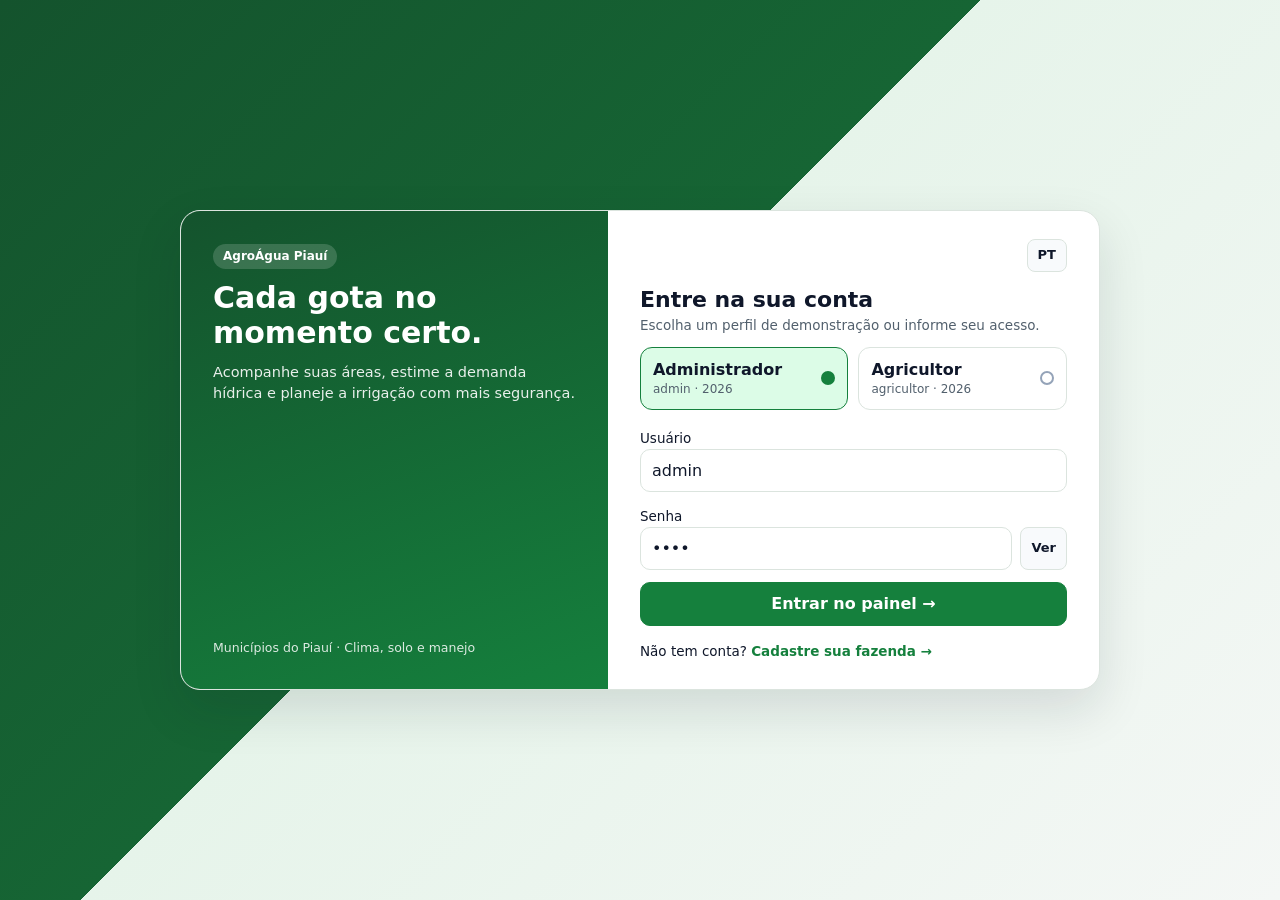
==== commit f5c4c41c: "Update index.html" ====
--- a/html/index.html
+++ b/html/index.html
@@ -4,17 +4,364 @@
   <meta charset="UTF-8" />
   <meta name="viewport" content="width=device-width, initial-scale=1.0" />
   <title>AgroÁgua Piauí — Irrigação Inteligente</title>
-  <link rel="stylesheet" href="/assets/css/style.css" />
   <style>
-    .auth-locked {
-      display: none !important;
-    }
-    .view {
-      display: none;
-    }
-    .view.active {
-      display: block;
-    }
+    :root {
+      --bg: #f4f7f5;
+      --surface: #ffffff;
+      --ink: #0f172a;
+      --muted: #52606d;
+      --line: #dbe4de;
+      --brand: #15803d;
+      --brand-dark: #14532d;
+      --brand-soft: #dcfce7;
+      --amber: #b45309;
+      --amber-soft: #fef3c7;
+      --red: #b91c1c;
+      --red-soft: #fee2e2;
+      --blue: #1d4ed8;
+      --blue-soft: #dbeafe;
+      --radius: 14px;
+    }
+    * { box-sizing: border-box; margin: 0; padding: 0; }
+    body {
+      font-family: system-ui, -apple-system, BlinkMacSystemFont, "Segoe UI", Roboto, sans-serif;
+      background: var(--bg);
+      color: var(--ink);
+      line-height: 1.45;
+    }
+    a { color: inherit; text-decoration: none; }
+    button, input, select { font: inherit; color: inherit; }
+    input, select {
+      width: 100%;
+      padding: 9px 11px;
+      border: 1px solid var(--line);
+      border-radius: 10px;
+      background: #fff;
+    }
+    .btn {
+      display: inline-flex;
+      align-items: center;
+      justify-content: center;
+      gap: 6px;
+      padding: 9px 14px;
+      border-radius: 10px;
+      border: 1px solid var(--line);
+      background: #fff;
+      font-weight: 600;
+      cursor: pointer;
+    }
+    .btn:hover { background: #f8fafc; }
+    .btn-primary {
+      background: var(--brand);
+      border-color: var(--brand);
+      color: #fff;
+    }
+    .btn-primary:hover { background: var(--brand-dark); }
+    .btn-secondary { background: #f8fafc; }
+    .btn-danger {
+      background: var(--red-soft);
+      border-color: #fecaca;
+      color: var(--red);
+    }
+    .btn-sm { padding: 6px 10px; font-size: 13px; border-radius: 8px; }
+    .btn-link {
+      background: none;
+      border: 0;
+      color: var(--brand);
+      font-weight: 600;
+      cursor: pointer;
+      padding: 0;
+    }
+    .w-full { width: 100%; }
+    .small { font-size: 13.5px; }
+    .tiny { font-size: 12px; }
+    .muted { color: var(--muted); }
+    .flex { display: flex; }
+    .flex-wrap { flex-wrap: wrap; }
+    .items-center { align-items: center; }
+    .justify-between { justify-content: space-between; }
+    .justify-end { justify-content: flex-end; }
+    .gap-2 { gap: 8px; }
+    .gap-3 { gap: 12px; }
+    .space-y-2 > * + * { margin-top: 8px; }
+    .space-y-3 > * + * { margin-top: 12px; }
+    .space-y-4 > * + * { margin-top: 16px; }
+    .mt-2 { margin-top: 8px; }
+    .mt-3 { margin-top: 12px; }
+    .mt-4 { margin-top: 16px; }
+    .mb-1 { margin-bottom: 4px; }
+    .mb-2 { margin-bottom: 8px; }
+    .mb-3 { margin-bottom: 12px; }
+    .pt-2 { padding-top: 8px; }
+    .py-2 { padding-top: 8px; padding-bottom: 8px; }
+    .border-b { border-bottom: 1px solid var(--line); }
+    .grid { display: grid; gap: 14px; }
+    .g2 { grid-template-columns: repeat(auto-fit, minmax(240px, 1fr)); }
+    .g3 { grid-template-columns: repeat(auto-fit, minmax(190px, 1fr)); }
+    .g5 { grid-template-columns: repeat(auto-fit, minmax(160px, 1fr)); }
+    .t-right { text-align: right; }
+    .num { font-variant-numeric: tabular-nums; }
+
+    /* Login */
+    .auth-screen {
+      min-height: 100vh;
+      display: flex;
+      align-items: center;
+      justify-content: center;
+      padding: 20px;
+      background: linear-gradient(135deg, #14532d 0%, #166534 45%, #e6f4ea 45%, #f4f7f5 100%);
+    }
+    .auth-wrap {
+      width: 100%;
+      max-width: 920px;
+      display: grid;
+      grid-template-columns: 1fr 1.15fr;
+      background: var(--surface);
+      border-radius: 20px;
+      overflow: hidden;
+      border: 1px solid var(--line);
+      box-shadow: 0 20px 50px rgba(15, 23, 42, 0.12);
+    }
+    .auth-brand-panel {
+      background: linear-gradient(160deg, #14532d, #15803d);
+      color: #fff;
+      padding: 32px;
+      display: flex;
+      flex-direction: column;
+      justify-content: space-between;
+      gap: 24px;
+    }
+    .auth-brand-panel h1 { font-size: 30px; line-height: 1.15; margin-top: 12px; }
+    .auth-brand-panel p { margin-top: 12px; opacity: 0.9; font-size: 14.5px; }
+    .auth-badge {
+      display: inline-block;
+      padding: 4px 10px;
+      border-radius: 999px;
+      background: rgba(255, 255, 255, 0.16);
+      font-size: 12px;
+      font-weight: 600;
+    }
+    .auth-footer-note { font-size: 12.5px; opacity: 0.85; }
+    .auth-form-panel { padding: 28px 32px; }
+    .auth-form-panel h2 { font-size: 22px; }
+    .auth-accounts { display: grid; grid-template-columns: 1fr 1fr; gap: 10px; }
+    .auth-account {
+      display: flex;
+      align-items: center;
+      justify-content: space-between;
+      padding: 10px 12px;
+      border: 1px solid var(--line);
+      border-radius: 12px;
+      background: #fff;
+      cursor: pointer;
+      text-align: left;
+    }
+    .auth-account.selected {
+      border-color: var(--brand);
+      background: var(--brand-soft);
+    }
+    .auth-account-info small { display: block; color: var(--muted); font-size: 12px; }
+    .auth-radio {
+      width: 14px;
+      height: 14px;
+      border-radius: 50%;
+      border: 2px solid #94a3b8;
+    }
+    .auth-account.selected .auth-radio {
+      border-color: var(--brand);
+      background: var(--brand);
+    }
+
+    /* App Shell */
+    .auth-locked { display: none !important; }
+    .app { display: flex; min-height: 100vh; }
+    .sidebar {
+      width: 248px;
+      background: var(--surface);
+      border-right: 1px solid var(--line);
+      padding: 18px 14px;
+      display: flex;
+      flex-direction: column;
+      justify-content: space-between;
+      gap: 16px;
+      position: sticky;
+      top: 0;
+      height: 100vh;
+    }
+    .side-top strong { font-size: 18px; color: var(--brand-dark); display: block; }
+    .side-nav { display: flex; flex-direction: column; gap: 4px; margin-top: 12px; }
+    .nav-btn {
+      width: 100%;
+      display: flex;
+      align-items: center;
+      justify-content: space-between;
+      padding: 9px 12px;
+      border-radius: 10px;
+      border: 0;
+      background: transparent;
+      cursor: pointer;
+      font-size: 14px;
+      font-weight: 500;
+      text-align: left;
+    }
+    .nav-btn:hover { background: #f1f5f9; }
+    .nav-btn.active {
+      background: var(--brand-soft);
+      color: var(--brand-dark);
+      font-weight: 700;
+    }
+    .plan-card {
+      padding: 12px;
+      border-radius: 12px;
+      background: #f8fafc;
+      border: 1px solid var(--line);
+    }
+    .plan-top { display: flex; justify-content: space-between; font-size: 13.5px; }
+    .plan-sub { font-size: 12px; color: var(--muted); margin-top: 4px; }
+    .avatar {
+      width: 34px;
+      height: 34px;
+      border-radius: 50%;
+      background: var(--brand);
+      color: #fff;
+      display: grid;
+      place-items: center;
+      font-weight: 700;
+    }
+    .main-shell { flex: 1; min-width: 0; display: flex; flex-direction: column; }
+    .topbar {
+      background: var(--surface);
+      border-bottom: 1px solid var(--line);
+      padding: 12px 20px;
+      display: flex;
+      align-items: center;
+      justify-content: space-between;
+      gap: 12px;
+      flex-wrap: wrap;
+      position: sticky;
+      top: 0;
+      z-index: 20;
+    }
+    .page-title { font-size: 18px; line-height: 1.2; }
+    .weather-pill {
+      display: inline-flex;
+      align-items: center;
+      gap: 6px;
+      padding: 6px 10px;
+      border-radius: 999px;
+      background: var(--brand-soft);
+      color: var(--brand-dark);
+      font-size: 13px;
+    }
+    .weather-pill.offline { background: #f1f5f9; color: var(--muted); }
+    .content { padding: 20px; max-width: 1280px; width: 100%; margin: 0 auto; }
+    .view { display: none; }
+    .view.active { display: block; }
+
+    /* Cards, KPIs, Badges, Tables */
+    .card {
+      background: var(--surface);
+      border: 1px solid var(--line);
+      border-radius: var(--radius);
+    }
+    .card-head {
+      padding: 14px 18px;
+      border-bottom: 1px solid var(--line);
+      display: flex;
+      align-items: center;
+      justify-content: space-between;
+      gap: 10px;
+      flex-wrap: wrap;
+    }
+    .card-head h2 { font-size: 15.5px; }
+    .card-body { padding: 16px 18px; }
+    .kpi { padding: 16px; display: flex; flex-direction: column; gap: 4px; }
+    .kpi.accent { border-color: #86efac; background: #f0fdf4; }
+    .kpi.good { border-color: #86efac; }
+    .kpi .label { font-size: 12.5px; color: var(--muted); }
+    .kpi .value { font-size: 22px; font-weight: 800; }
+    .kpi .foot { font-size: 12px; color: var(--muted); }
+
+    .badge {
+      display: inline-flex;
+      align-items: center;
+      padding: 3px 9px;
+      border-radius: 999px;
+      font-size: 12px;
+      font-weight: 700;
+      background: #f1f5f9;
+      color: var(--muted);
+    }
+    .badge.green { background: var(--brand-soft); color: var(--brand-dark); }
+    .badge.amber { background: var(--amber-soft); color: var(--amber); }
+    .badge.red { background: var(--red-soft); color: var(--red); }
+    .badge.blue { background: var(--blue-soft); color: var(--blue); }
+
+    .alert {
+      padding: 10px 12px;
+      border-radius: 10px;
+      border: 1px solid var(--line);
+      background: #f8fafc;
+    }
+    .alert.danger { background: var(--red-soft); border-color: #fecaca; color: var(--red); }
+
+    .weather-strip {
+      display: grid;
+      grid-template-columns: repeat(auto-fit, minmax(96px, 1fr));
+      gap: 8px;
+    }
+    .wday {
+      padding: 10px;
+      border: 1px solid var(--line);
+      border-radius: 10px;
+      text-align: center;
+      background: #fff;
+    }
+    .wday.today { border-color: var(--brand); background: #f0fdf4; }
+    .wday .d { font-size: 12px; color: var(--muted); text-transform: capitalize; }
+    .wday .i { font-size: 18px; margin: 4px 0; }
+    .wday .r { font-size: 12.5px; font-weight: 700; color: var(--blue); }
+    .wday .t { font-size: 12px; color: var(--muted); }
+
+    .table-wrap { overflow-x: auto; }
+    table { width: 100%; border-collapse: collapse; font-size: 14px; }
+    th, td { padding: 10px 12px; border-bottom: 1px solid var(--line); text-align: left; }
+    th { font-size: 12.5px; color: var(--muted); background: #f8fafc; }
+
+    .step-pane { display: none; }
+    .step-pane.active { display: block; }
+    .step {
+      padding: 6px 12px;
+      border-radius: 999px;
+      background: #f1f5f9;
+      color: var(--muted);
+      font-size: 12.5px;
+      font-weight: 600;
+    }
+    .step.active { background: var(--brand); color: #fff; }
+    .step.done { background: var(--brand-soft); color: var(--brand-dark); }
+    .crop-card, .sys-card {
+      padding: 12px;
+      border: 1px solid var(--line);
+      border-radius: 12px;
+      background: #fff;
+      text-align: left;
+      cursor: pointer;
+    }
+    .crop-card.sel, .sys-card.sel {
+      border-color: var(--brand);
+      background: #f0fdf4;
+    }
+    .sum-row {
+      display: flex;
+      justify-content: space-between;
+      padding: 7px 0;
+      border-bottom: 1px solid var(--line);
+      font-size: 13.5px;
+    }
+    #authError, #registerError { display: none; }
+    #authError.show, #registerError.show { display: block; }
+
     .toast {
       position: fixed;
       right: 18px;
@@ -22,7 +369,7 @@
       z-index: 9999;
       padding: 10px 14px;
       border-radius: 10px;
-      background: #14532d;
+      background: var(--brand-dark);
       color: #fff;
       font-size: 14px;
       opacity: 0;
@@ -30,30 +377,27 @@
       transform: translateY(8px);
       transition: opacity 0.2s ease, transform 0.2s ease;
     }
-    .toast.show {
-      opacity: 1;
-      transform: translateY(0);
-    }
-    .toast.error {
-      background: #991b1b;
-    }
-    .step-pane {
-      display: none;
-    }
-    .step-pane.active {
-      display: block;
-    }
-    #authError {
-      display: none;
-    }
-    #authError.show {
-      display: block;
-    }
-    #registerError {
-      display: none;
-    }
-    #registerError.show {
-      display: block;
+    .toast.show { opacity: 1; transform: translateY(0); }
+    .toast.error { background: var(--red); }
+
+    @media (max-width: 820px) {
+      .auth-wrap { grid-template-columns: 1fr; }
+      .auth-accounts { grid-template-columns: 1fr; }
+      .sidebar {
+        position: fixed;
+        left: -260px;
+        z-index: 50;
+        transition: left 0.2s ease;
+      }
+      .sidebar.open { left: 0; }
+      .sidebar-backdrop {
+        display: none;
+        position: fixed;
+        inset: 0;
+        background: rgba(15, 23, 42, 0.35);
+        z-index: 40;
+      }
+      .sidebar-backdrop.open { display: block; }
     }
   </style>
 </head>
@@ -67,7 +411,7 @@
           <h1>Cada gota no momento certo.</h1>
           <p>Acompanhe suas áreas, estime a demanda hídrica e planeje a irrigação com mais segurança.</p>
         </div>
-        <div class="auth-footer-note">224 municípios do Piauí · Clima, solo e manejo</div>
+        <div class="auth-footer-note">Municípios do Piauí · Clima, solo e manejo</div>
       </div>
 
       <div class="auth-form-panel">
@@ -183,56 +527,56 @@
     <div id="sidebarBackdrop" class="sidebar-backdrop"></div>
 
     <aside id="sidebar" class="sidebar">
-      <div class="side-top">
-        <strong>AgroÁgua</strong>
-        <span id="sideCityName" class="small muted">Teresina</span>
-        <div id="sideCityMeta" class="tiny muted">PI · —</div>
+      <div>
+        <div class="side-top">
+          <strong>AgroÁgua</strong>
+          <span id="sideCityName" class="small muted">Teresina</span>
+          <div id="sideCityMeta" class="tiny muted">PI · —</div>
+        </div>
+
+        <nav class="side-nav">
+          <button type="button" class="nav-btn active" data-route="overview">
+            <span>Visão geral</span>
+          </button>
+          <button type="button" class="nav-btn" data-route="calculator">
+            <span>Calculadora</span>
+          </button>
+          <button type="button" class="nav-btn" data-route="areas">
+            <span>Minhas áreas</span>
+            <span id="navAreasCount" class="badge">0</span>
+          </button>
+          <button type="button" class="nav-btn" data-route="agenda">
+            <span>Agenda</span>
+          </button>
+          <button type="button" class="nav-btn" data-route="climate">
+            <span>Clima &amp; municípios</span>
+          </button>
+          <button type="button" class="nav-btn" data-route="reports">
+            <span>Relatórios</span>
+          </button>
+          <button type="button" class="nav-btn" data-route="data">
+            <span>Base de dados</span>
+          </button>
+          <div id="adminNavGroup" hidden>
+            <button type="button" class="nav-btn" data-route="admin">
+              <span>Administração</span>
+            </button>
+          </div>
+        </nav>
       </div>
 
-      <nav class="side-nav">
-        <button type="button" class="nav-btn active" data-route="overview">
-          <span>Visão geral</span>
-        </button>
-        <button type="button" class="nav-btn" data-route="calculator">
-          <span>Calculadora</span>
-        </button>
-        <button type="button" class="nav-btn" data-route="areas">
-          <span>Minhas áreas</span>
-          <span id="navAreasCount" class="badge">0</span>
-        </button>
-        <button type="button" class="nav-btn" data-route="agenda">
-          <span>Agenda</span>
-        </button>
-        <button type="button" class="nav-btn" data-route="climate">
-          <span>Clima &amp; municípios</span>
-        </button>
-        <button type="button" class="nav-btn" data-route="reports">
-          <span>Relatórios</span>
-        </button>
-        <button type="button" class="nav-btn" data-route="data">
-          <span>Base de dados</span>
-        </button>
-        <button type="button" class="nav-btn" data-route="automation">
-          <span>Automação ESP32</span>
-        </button>
-        <div id="adminNavGroup" hidden>
-          <button type="button" class="nav-btn" data-route="admin">
-            <span>Administração</span>
-          </button>
+      <div class="space-y-3">
+        <div id="planCard" class="plan-card"></div>
+        <div class="side-footer">
+          <div class="flex items-center gap-2">
+            <div id="userAvatar" class="avatar">A</div>
+            <div>
+              <div id="userName" class="small"><strong>Usuário</strong></div>
+              <div id="userRole" class="tiny muted">Acesso</div>
+            </div>
+          </div>
+          <button type="button" id="logoutBtn" class="btn btn-secondary btn-sm mt-2 w-full">Sair</button>
         </div>
-      </nav>
-
-      <div id="planCard" class="plan-card"></div>
-
-      <div class="side-footer">
-        <div class="flex items-center gap-2">
-          <div id="userAvatar" class="avatar">A</div>
-          <div>
-            <div id="userName" class="small"><strong>Usuário</strong></div>
-            <div id="userRole" class="tiny muted">Acesso</div>
-          </div>
-        </div>
-        <button type="button" id="logoutBtn" class="btn btn-secondary btn-sm mt-2 w-full">Sair</button>
       </div>
     </aside>
 
@@ -260,7 +604,6 @@
       </header>
 
       <main class="content">
-        <!-- Visão geral -->
         <section id="view-overview" class="view active space-y-4">
           <div class="flex items-center justify-between flex-wrap gap-2">
             <p id="ovSub" class="small muted"></p>
@@ -271,9 +614,7 @@
 
           <div class="grid g2">
             <div class="card">
-              <div class="card-head">
-                <h2>Recomendação de irrigação</h2>
-              </div>
+              <div class="card-head"><h2>Recomendação de irrigação</h2></div>
               <div class="card-body space-y-3">
                 <div id="recHero"></div>
                 <div id="recList"></div>
@@ -292,9 +633,7 @@
           </div>
 
           <div class="card">
-            <div class="card-head">
-              <h2>Previsão de 7 dias</h2>
-            </div>
+            <div class="card-head"><h2>Previsão de 7 dias</h2></div>
             <div class="card-body">
               <div id="weatherStrip" class="weather-strip"></div>
               <p id="weatherFoot" class="small muted mt-2"></p>
@@ -327,7 +666,6 @@
           </div>
         </section>
 
-        <!-- Calculadora -->
         <section id="view-calculator" class="view space-y-4">
           <div class="card">
             <div class="card-head">
@@ -335,7 +673,7 @@
               <span id="wizBadge" class="badge">Passo 1 de 4</span>
             </div>
             <div class="card-body space-y-4">
-              <div id="wizSteps" class="steps-bar flex gap-2 flex-wrap">
+              <div id="wizSteps" class="flex gap-2 flex-wrap">
                 <span class="step active" data-step="1">1. Área e solo</span>
                 <span class="step" data-step="2">2. Cultura</span>
                 <span class="step" data-step="3">3. Sistema e clima</span>
@@ -433,14 +771,11 @@
           </div>
 
           <div class="card">
-            <div class="card-head">
-              <h2>Resumo da simulação</h2>
-            </div>
+            <div class="card-head"><h2>Resumo da simulação</h2></div>
             <div id="wSummary" class="card-body"></div>
           </div>
         </section>
 
-        <!-- Minhas áreas -->
         <section id="view-areas" class="view space-y-4">
           <div class="flex items-center justify-between">
             <h2>Minhas áreas</h2>
@@ -449,22 +784,18 @@
           <div id="areasList"></div>
         </section>
 
-        <!-- Agenda -->
         <section id="view-agenda" class="view space-y-4">
           <div class="card">
-            <div class="card-head">
-              <h2>Agenda de 7 dias</h2>
-            </div>
+            <div class="card-head"><h2>Agenda de 7 dias</h2></div>
             <div id="agendaBody" class="card-body"></div>
           </div>
         </section>
 
-        <!-- Clima & municípios -->
         <section id="view-climate" class="view space-y-4">
           <div class="card">
             <div class="card-head">
               <h2>Clima &amp; municípios do Piauí</h2>
-              <input id="citySearch" type="search" placeholder="Buscar município..." />
+              <input id="citySearch" type="search" placeholder="Buscar município..." style="max-width:260px;" />
             </div>
             <div class="card-body">
               <div class="table-wrap">
@@ -485,44 +816,23 @@
           </div>
         </section>
 
-        <!-- Relatórios -->
         <section id="view-reports" class="view space-y-4">
           <div class="card">
-            <div class="card-head">
-              <h2>Histórico de irrigações</h2>
-            </div>
+            <div class="card-head"><h2>Histórico de irrigações</h2></div>
             <div id="reportHistory" class="card-body"></div>
           </div>
         </section>
 
-        <!-- Base de dados -->
         <section id="view-data" class="view space-y-4">
           <div class="card">
-            <div class="card-head">
-              <h2>Base de dados</h2>
-            </div>
+            <div class="card-head"><h2>Base de dados</h2></div>
             <div id="dataSummary" class="card-body"></div>
           </div>
         </section>
 
-        <!-- Automação ESP32 -->
-        <section id="view-automation" class="view space-y-4">
-          <div class="card">
-            <div class="card-head">
-              <h2>Automação ESP32</h2>
-            </div>
-            <div class="card-body">
-              <iframe id="automationFrame" title="Automação ESP32" style="width:100%;min-height:720px;border:0;border-radius:12px;"></iframe>
-            </div>
-          </div>
-        </section>
-
-        <!-- Administração -->
         <section id="view-admin" class="view space-y-4">
           <div class="card">
-            <div class="card-head">
-              <h2>Administração</h2>
-            </div>
+            <div class="card-head"><h2>Administração</h2></div>
             <div id="adminLog" class="card-body"></div>
           </div>
         </section>
@@ -532,10 +842,186 @@
 
   <div id="toast" class="toast" role="status" aria-live="polite"></div>
 
-  <script src="/assets/js/municipios_pi.js"></script>
-  <script src="/assets/js/base_dados.js"></script>
-  <script src="/assets/js/i18n.js"></script>
-  <script src="/assets/js/agroia.js"></script>
-  <script src="/assets/js/saas.js"></script>
-</body>
-</html>
+  <script>
+    'use strict';
+
+    const CITIES = [
+      { id: 2211001, nome: 'Teresina', pop: 866300, chuvaAnual: 1320, etoAnual: 1840, lat: -5.09, lon: -42.80, chuva: [170,195,235,190,80,20,10,8,15,45,95,297], eto: [5.1,4.8,4.6,4.5,4.7,5.0,5.3,5.8,6.1,6.0,5.6,5.2], t2m: [27.5,27.0,27.0,27.2,27.5,27.6,28.0,28.8,29.5,29.8,29.2,28.2] },
+      { id: 2207702, nome: 'Parnaíba', pop: 162159, chuvaAnual: 1280, etoAnual: 1790, lat: -2.90, lon: -41.77, chuva: [145,190,260,255,155,55,25,10,8,12,35,125], eto: [4.8,4.6,4.5,4.4,4.6,4.9,5.2,5.6,5.9,5.8,5.5,5.0], t2m: [27.4,27.2,27.1,27.0,27.1,27.2,27.4,27.8,28.2,28.4,28.2,27.8] },
+      { id: 2207900, nome: 'Picos', pop: 78222, chuvaAnual: 760, etoAnual: 1920, lat: -7.07, lon: -41.46, chuva: [95,120,155,115,40,12,6,4,10,35,68,100], eto: [5.4,5.1,4.9,4.8,4.9,5.1,5.4,5.9,6.3,6.2,5.8,5.5], t2m: [28.0,27.5,27.2,27.0,27.0,27.2,27.6,28.6,29.8,30.2,29.4,28.4] },
+      { id: 2203909, nome: 'Floriano', pop: 60184, chuvaAnual: 1120, etoAnual: 1860, lat: -6.76, lon: -43.02, chuva: [155,175,205,155,55,15,8,5,14,48,88,210], eto: [5.1,4.8,4.7,4.6,4.8,5.1,5.4,5.9,6.2,6.0,5.6,5.2], t2m: [27.6,27.2,27.0,27.2,27.5,27.8,28.2,29.0,29.8,30.0,29.2,28.1] },
+      { id: 2201903, nome: 'Campo Maior', pop: 47775, chuvaAnual: 1350, etoAnual: 1810, lat: -4.82, lon: -42.17, chuva: [175,205,245,200,85,22,10,8,15,45,95,285], eto: [5.0,4.7,4.6,4.5,4.7,5.0,5.3,5.7,6.0,5.9,5.5,5.1], t2m: [27.4,27.0,26.9,27.0,27.3,27.5,27.8,28.5,29.2,29.5,28.9,28.0] },
+      { id: 2202208, nome: 'Bom Jesus', pop: 44768, chuvaAnual: 1080, etoAnual: 1850, lat: -9.07, lon: -44.35, chuva: [165,160,185,120,35,8,4,6,22,68,118,195], eto: [5.0,4.8,4.7,4.7,4.9,5.1,5.3,5.8,6.1,5.9,5.4,5.1], t2m: [26.8,26.5,26.4,26.5,26.6,26.8,27.2,28.2,29.2,29.4,28.4,27.3] },
+      { id: 2207009, nome: 'Oeiras', pop: 37201, chuvaAnual: 820, etoAnual: 1890, lat: -7.02, lon: -42.13, chuva: [105,130,165,120,42,12,6,4,10,36,72,122], eto: [5.3,5.0,4.8,4.7,4.9,5.1,5.4,5.9,6.2,6.1,5.7,5.4], t2m: [27.8,27.4,27.1,27.0,27.1,27.3,27.7,28.7,29.7,30.0,29.2,28.2] },
+      { id: 2208007, nome: 'Piripiri', pop: 63960, chuvaAnual: 1340, etoAnual: 1800, lat: -4.27, lon: -41.77, chuva: [170,205,245,205,90,25,12,8,14,40,85,270], eto: [4.9,4.7,4.5,4.4,4.6,4.9,5.2,5.6,5.9,5.8,5.5,5.0], t2m: [27.3,27.0,26.9,27.0,27.2,27.4,27.7,28.4,29.0,29.3,28.8,27.9] },
+      { id: 2202505, nome: 'Corrente', pop: 26537, chuvaAnual: 1150, etoAnual: 1820, lat: -10.43, lon: -45.16, chuva: [175,165,180,115,28,6,3,5,24,78,135,215], eto: [4.9,4.7,4.6,4.6,4.8,5.0,5.2,5.7,6.0,5.8,5.3,5.0], t2m: [26.5,26.3,26.2,26.3,26.4,26.5,26.9,27.9,28.9,29.0,28.0,27.0] },
+      { id: 2209302, nome: 'São Raimundo Nonato', pop: 35609, chuvaAnual: 690, etoAnual: 1960, lat: -9.01, lon: -42.69, chuva: [95,105,135,90,25,8,4,3,8,30,68,114], eto: [5.5,5.2,5.0,4.9,5.0,5.2,5.5,6.0,6.4,6.3,5.9,5.6], t2m: [27.9,27.5,27.2,27.1,27.1,27.2,27.6,28.6,29.8,30.2,29.4,28.4] },
+    ];
+    const CITY_BY_ID = new Map(CITIES.map((c) => [c.id, c]));
+    const CITIES_ALPHA = CITIES.slice().sort((a, b) => a.nome.localeCompare(b.nome, 'pt-BR'));
+
+    const CROPS = [
+      { id: 'alface', nome: 'Alface', ciclo: 50, kc: [0.70, 1.00, 0.95], raiz: 0.25, grupo: 'hortalica' },
+      { id: 'coentro', nome: 'Cebolinha / coentro', ciclo: 45, kc: [0.70, 1.00, 0.95], raiz: 0.20, grupo: 'hortalica' },
+      { id: 'tomate', nome: 'Tomate', ciclo: 130, kc: [0.60, 1.15, 0.80], raiz: 0.70, grupo: 'hortalica' },
+      { id: 'pimentao', nome: 'Pimentão', ciclo: 130, kc: [0.60, 1.05, 0.90], raiz: 0.50, grupo: 'hortalica' },
+      { id: 'melancia', nome: 'Melancia', ciclo: 85, kc: [0.40, 1.00, 0.75], raiz: 0.60, grupo: 'hortalica' },
+      { id: 'feijao', nome: 'Feijão', ciclo: 80, kc: [0.40, 1.15, 0.35], raiz: 0.50, grupo: 'graos' },
+      { id: 'milho', nome: 'Milho', ciclo: 115, kc: [0.30, 1.20, 0.50], raiz: 0.60, grupo: 'graos' },
+      { id: 'banana', nome: 'Banana', ciclo: 365, kc: [0.50, 1.20, 1.10], raiz: 0.50, grupo: 'frutifera' },
+      { id: 'manga', nome: 'Manga', ciclo: 365, kc: [0.50, 0.90, 0.75], raiz: 1.00, grupo: 'frutifera' },
+      { id: 'coco', nome: 'Coco', ciclo: 365, kc: [0.50, 1.00, 0.90], raiz: 0.80, grupo: 'frutifera' },
+    ];
+    const CROP_BY_ID = new Map(CROPS.map((c) => [c.id, c]));
+
+    const SYSTEMS = {
+      gotejamento: { id: 'gotejamento', nome: 'Gotejamento', eff: 0.90, kwh: 0.18, labor: 0.3, desc: 'Maior economia de água' },
+      micro: { id: 'micro', nome: 'Microaspersão', eff: 0.85, kwh: 0.22, labor: 0.5, desc: 'Boa uniformidade' },
+      aspersao: { id: 'aspersao', nome: 'Aspersão', eff: 0.70, kwh: 0.28, labor: 0.8, desc: 'Uso comum em grãos' },
+      sulco: { id: 'sulco', nome: 'Sulco / inundação', eff: 0.55, kwh: 0.05, labor: 3.0, desc: 'Menor eficiência' },
+    };
+    const SOILS = {
+      arenoso: { id: 'arenoso', nome: 'Arenoso', fc: 14, pwp: 6 },
+      medio: { id: 'medio', nome: 'Médio', fc: 26, pwp: 13 },
+      argiloso: { id: 'argiloso', nome: 'Argiloso', fc: 36, pwp: 18 },
+    };
+
+    const DEFAULT_CITY = 2211001;
+    const DEFAULT_SETTINGS = { tariff: 1.05, water: 0, labor: 18 };
+    const STORAGE_KEY = 'agroagua_single_v1';
+    const AUTH_KEY = 'agroagua_single_auth_v1';
+    const ACCOUNTS = {
+      admin: { username: 'admin', password: '2026', role: 'admin', name: 'Administrador', farm: 'Gestão AgroÁgua' },
+      agricultor: { username: 'agricultor', password: '2026', role: 'farmer', name: 'Produtor', farm: 'Fazenda Boa Vista' },
+    };
+
+    const $ = (s, r = document) => r.querySelector(s);
+    const $$ = (s, r = document) => Array.from(r.querySelectorAll(s));
+    const esc = (v) => String(v ?? '').replace(/[&<>"']/g, (c) => ({ '&': '&amp;', '<': '&lt;', '>': '&gt;', '"': '&quot;', "'": '&#39;' }[c]));
+    const fmt = (n, d = 1) => Number(n || 0).toLocaleString('pt-BR', { minimumFractionDigits: d, maximumFractionDigits: d });
+    const fmt0 = (n) => Number(n || 0).toLocaleString('pt-BR', { maximumFractionDigits: 0 });
+    const clamp = (n, min, max) => Math.min(max, Math.max(min, Number(n) || 0));
+    const norm = (s) => String(s || '').normalize('NFD').replace(/[\u0300-\u036f]/g, '').toLowerCase().trim();
+    const todayISO = () => new Date(Date.now() - new Date().getTimezoneOffset() * 60000).toISOString().slice(0, 10);
+    const isoOffset = (days) => {
+      const d = new Date();
+      d.setDate(d.getDate() + days);
+      return new Date(d.getTime() - d.getTimezoneOffset() * 60000).toISOString().slice(0, 10);
+    };
+    const nowMonth = () => new Date().getMonth();
+    const cityOf = (id) => CITY_BY_ID.get(Number(id)) || CITY_BY_ID.get(DEFAULT_CITY) || CITIES[0];
+    const kcFor = (crop, phase) => (!crop ? 1 : phase === 'ini' ? crop.kc[0] : phase === 'final' ? crop.kc[2] : crop.kc[1]);
+
+    function toast(msg, type = '') {
+      const el = $('#toast');
+      if (!el) return;
+      el.textContent = msg;
+      el.className = 'toast show' + (type === 'error' ? ' error' : '');
+      clearTimeout(el._t);
+      el._t = setTimeout(() => { el.className = 'toast'; }, 2800);
+    }
+
+    function freshState() {
+      return {
+        activeCity: DEFAULT_CITY,
+        areas: [
+          { id: 1, name: 'Horta da Dona Zefa', city: 2211001, crop: 'alface', phase: 'prod', area: 0.2, system: 'gotejamento', soil: 'medio', flow: 4, lastIrrigation: isoOffset(-3) },
+          { id: 2, name: 'Roçado do Seu Antônio', city: 2211001, crop: 'milho', phase: 'prod', area: 1.2, system: 'aspersao', soil: 'arenoso', flow: 14, lastIrrigation: isoOffset(-4) },
+          { id: 3, name: 'Pomar de Manga', city: 2211001, crop: 'manga', phase: 'prod', area: 0.8, system: 'micro', soil: 'argiloso', flow: 6, lastIrrigation: isoOffset(-5) },
+        ],
+        history: [],
+        settings: { ...DEFAULT_SETTINGS },
+        nextId: 4,
+      };
+    }
+
+    function loadState() {
+      try {
+        const raw = localStorage.getItem(STORAGE_KEY);
+        if (!raw) return freshState();
+        const parsed = JSON.parse(raw);
+        return { ...freshState(), ...parsed, settings: { ...DEFAULT_SETTINGS, ...(parsed.settings || {}) } };
+      } catch (e) { return freshState(); }
+    }
+
+    function saveState() {
+      try { localStorage.setItem(STORAGE_KEY, JSON.stringify(state)); } catch (e) {}
+    }
+
+    let state = loadState();
+    let authUser = null;
+    try {
+      const savedAuth = JSON.parse(localStorage.getItem(AUTH_KEY) || 'null');
+      if (savedAuth && ACCOUNTS[savedAuth.username] && savedAuth.exp > Date.now()) {
+        authUser = ACCOUNTS[savedAuth.username];
+      }
+    } catch (e) {}
+
+    function applyAuth() {
+      const locked = !authUser;
+      $('#authScreen').hidden = !locked;
+      $('#authScreen').style.display = locked ? 'flex' : 'none';
+      $('#app').classList.toggle('auth-locked', locked);
+      $('#app').setAttribute('aria-hidden', locked ? 'true' : 'false');
+      $('#adminNavGroup').hidden = authUser?.role !== 'admin';
+      if (authUser) {
+        $('#userName').textContent = authUser.name;
+        $('#userRole').textContent = authUser.farm;
+        $('#userAvatar').textContent = authUser.name.slice(0, 1).toUpperCase();
+        $('#planCard').innerHTML = `<div class="plan-top"><strong>Plano Pro</strong><span>R$ 29,90/mês</span></div><div class="plan-sub">Até 20 ha · Sensores &amp; cálculo</div>`;
+      }
+    }
+
+    function analyzeArea(area) {
+      const city = cityOf(area.city);
+      const crop = CROP_BY_ID.get(area.crop) || CROPS[0];
+      const sys = SYSTEMS[area.system] || SYSTEMS.gotejamento;
+      const soil = SOILS[area.soil] || SOILS.medio;
+      const eto = Number(city.eto[nowMonth()] || 5);
+      const etc = eto * kcFor(crop, area.phase || 'prod');
+      const taw = (soil.fc - soil.pwp) * 10 * crop.raiz;
+      const days = Math.max(1, Math.round((Date.now() - new Date((area.lastIrrigation || todayISO()) + 'T12:00:00')) / 86400000));
+      const depletion = clamp((etc * days) / Math.max(1, taw), 0.08, 0.85);
+      const moisture = clamp(soil.fc - depletion * (soil.fc - soil.pwp), soil.pwp, soil.fc);
+      const irrigate = depletion >= 0.45;
+      const needMm = irrigate ? depletion * taw * 0.9 : 0;
+      const grossMm = needMm / sys.eff;
+      const volume = grossMm * 10 * Number(area.area || 0);
+      const hours = volume / Math.max(0.5, Number(area.flow || 6));
+      const cost = volume * sys.kwh * state.settings.tariff + hours * sys.labor * state.settings.labor;
+      const st = depletion >= 0.65
+        ? { label: 'Crítico', cls: 'red', rec: 'Irrigar agora' }
+        : depletion >= 0.45
+          ? { label: 'Atenção', cls: 'amber', rec: 'Irrigar hoje' }
+          : { label: 'Ideal', cls: 'green', rec: 'Aguardar' };
+      return { city, crop, sys, soil, eto, etc, moisture, irrigate, volume, hours, cost, status: st };
+    }
+
+    const ROUTES = {
+      overview: { title: 'Visão geral', eyebrow: 'Operação' },
+      calculator: { title: 'Calculadora', eyebrow: 'Operação' },
+      areas: { title: 'Minhas áreas', eyebrow: 'Operação' },
+      agenda: { title: 'Agenda', eyebrow: 'Operação' },
+      climate: { title: 'Clima & municípios', eyebrow: 'Análise' },
+      reports: { title: 'Relatórios', eyebrow: 'Análise' },
+      data: { title: 'Base de dados', eyebrow: 'Análise' },
+      admin: { title: 'Administração', eyebrow: 'Gestão' },
+    };
+    let activeRoute = 'overview';
+
+    function navigate(route) {
+      if (!ROUTES[route]) route = 'overview';
+      if (route === 'admin' && authUser?.role !== 'admin') route = 'overview';
+      activeRoute = route;
+      $$('.view').forEach((v) => v.classList.remove('active'));
+      $('#view-' + route)?.classList.add('active');
+      $$('.nav-btn').forEach((b) => b.classList.toggle('active', b.dataset.route === route));
+      $('#pageTitle').textContent = ROUTES[route].title;
+      $('#pageEyebrow').textContent = ROUTES[route].eyebrow;
+      $('#sidebar')?.classList.remove('open');
+      $('#sidebarBackdrop')?.classList.remove('open');
+      renderRoute(route);
+    }
+
+    function renderShell() {
+      const city = cityOf(state.activeCity);
